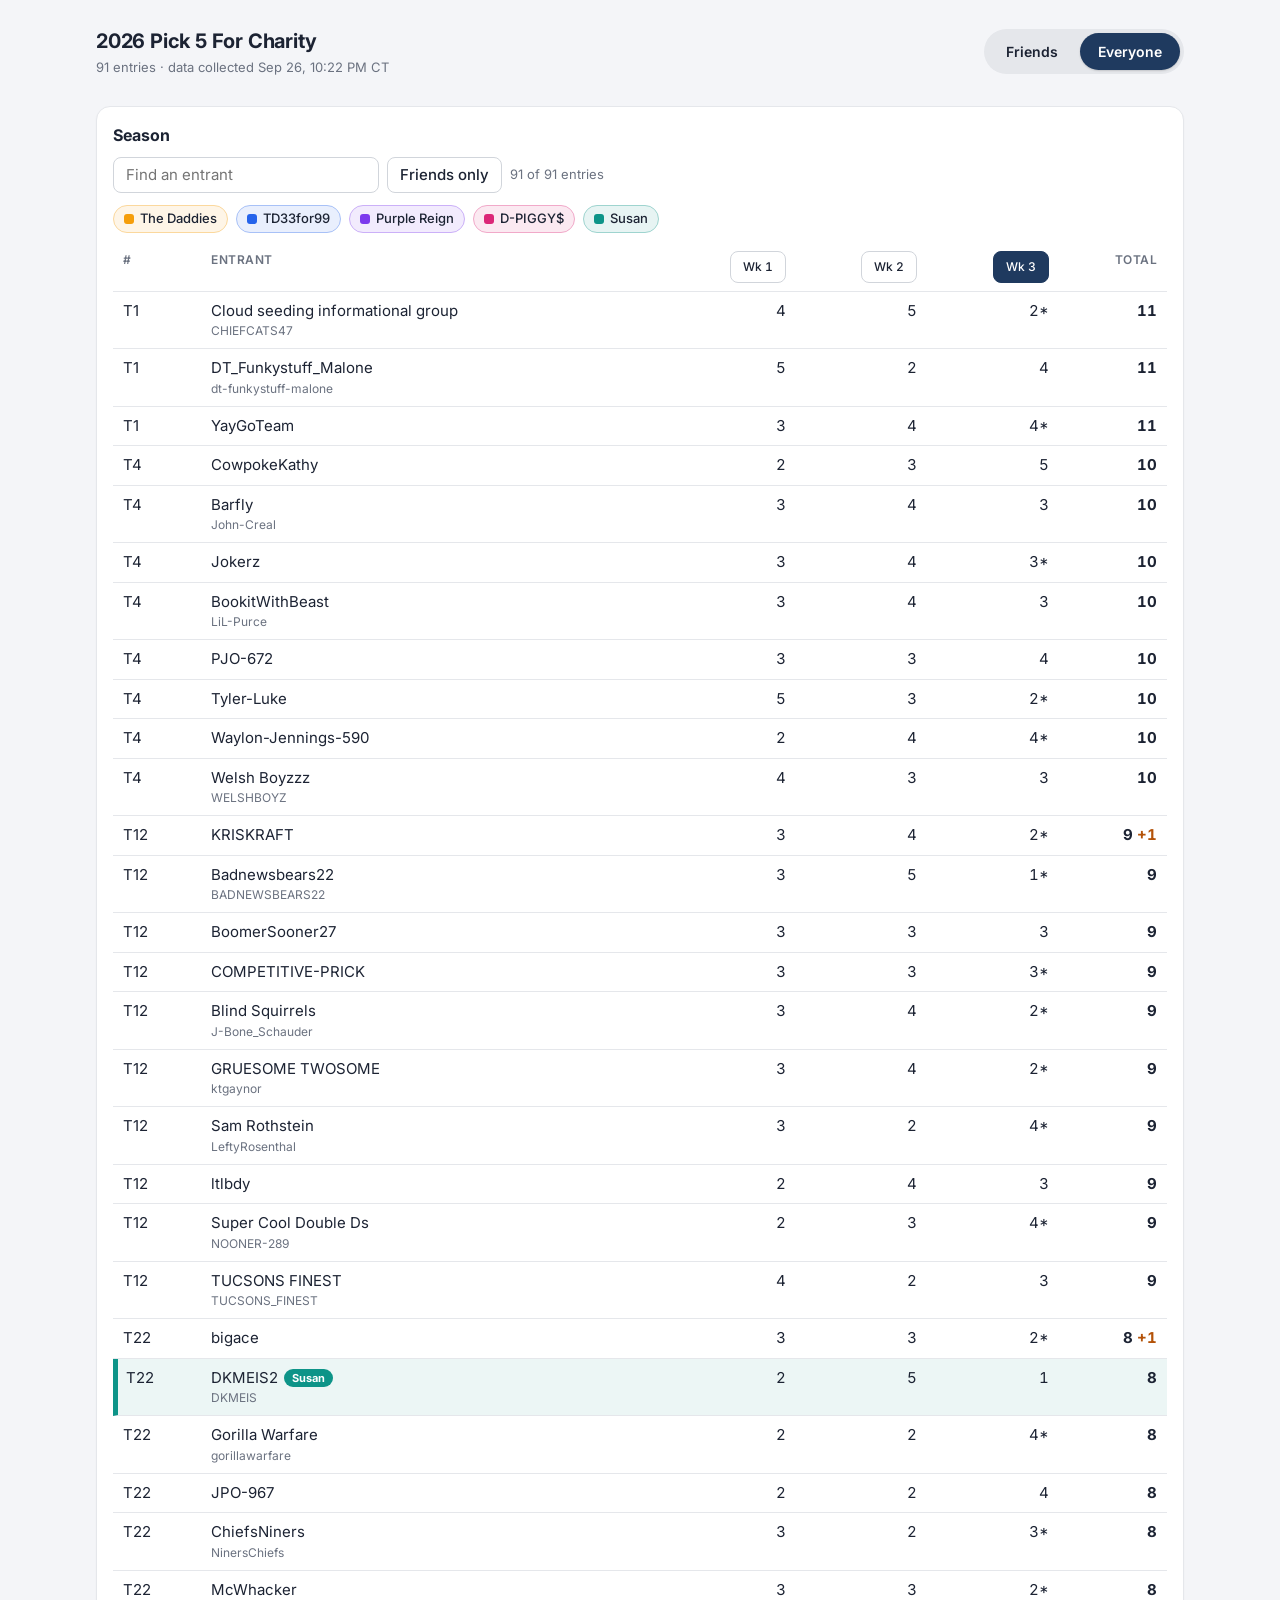
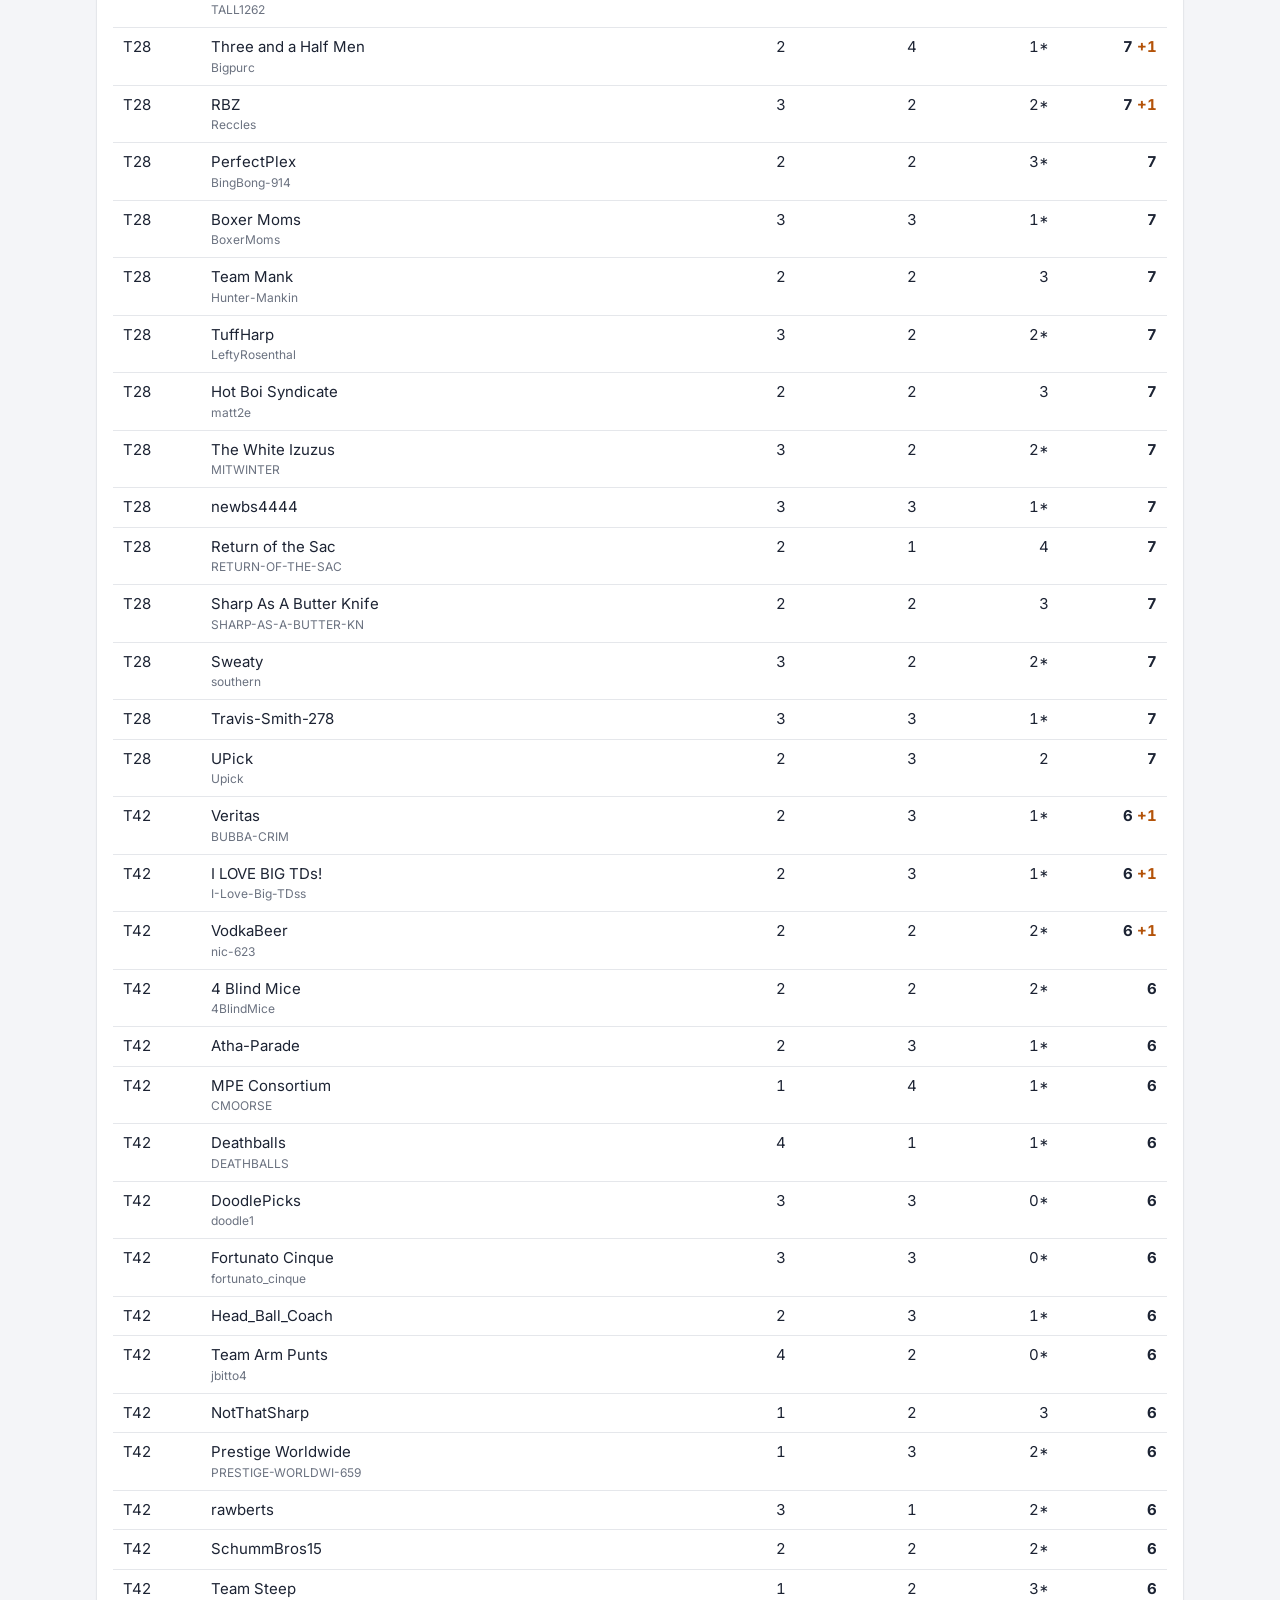
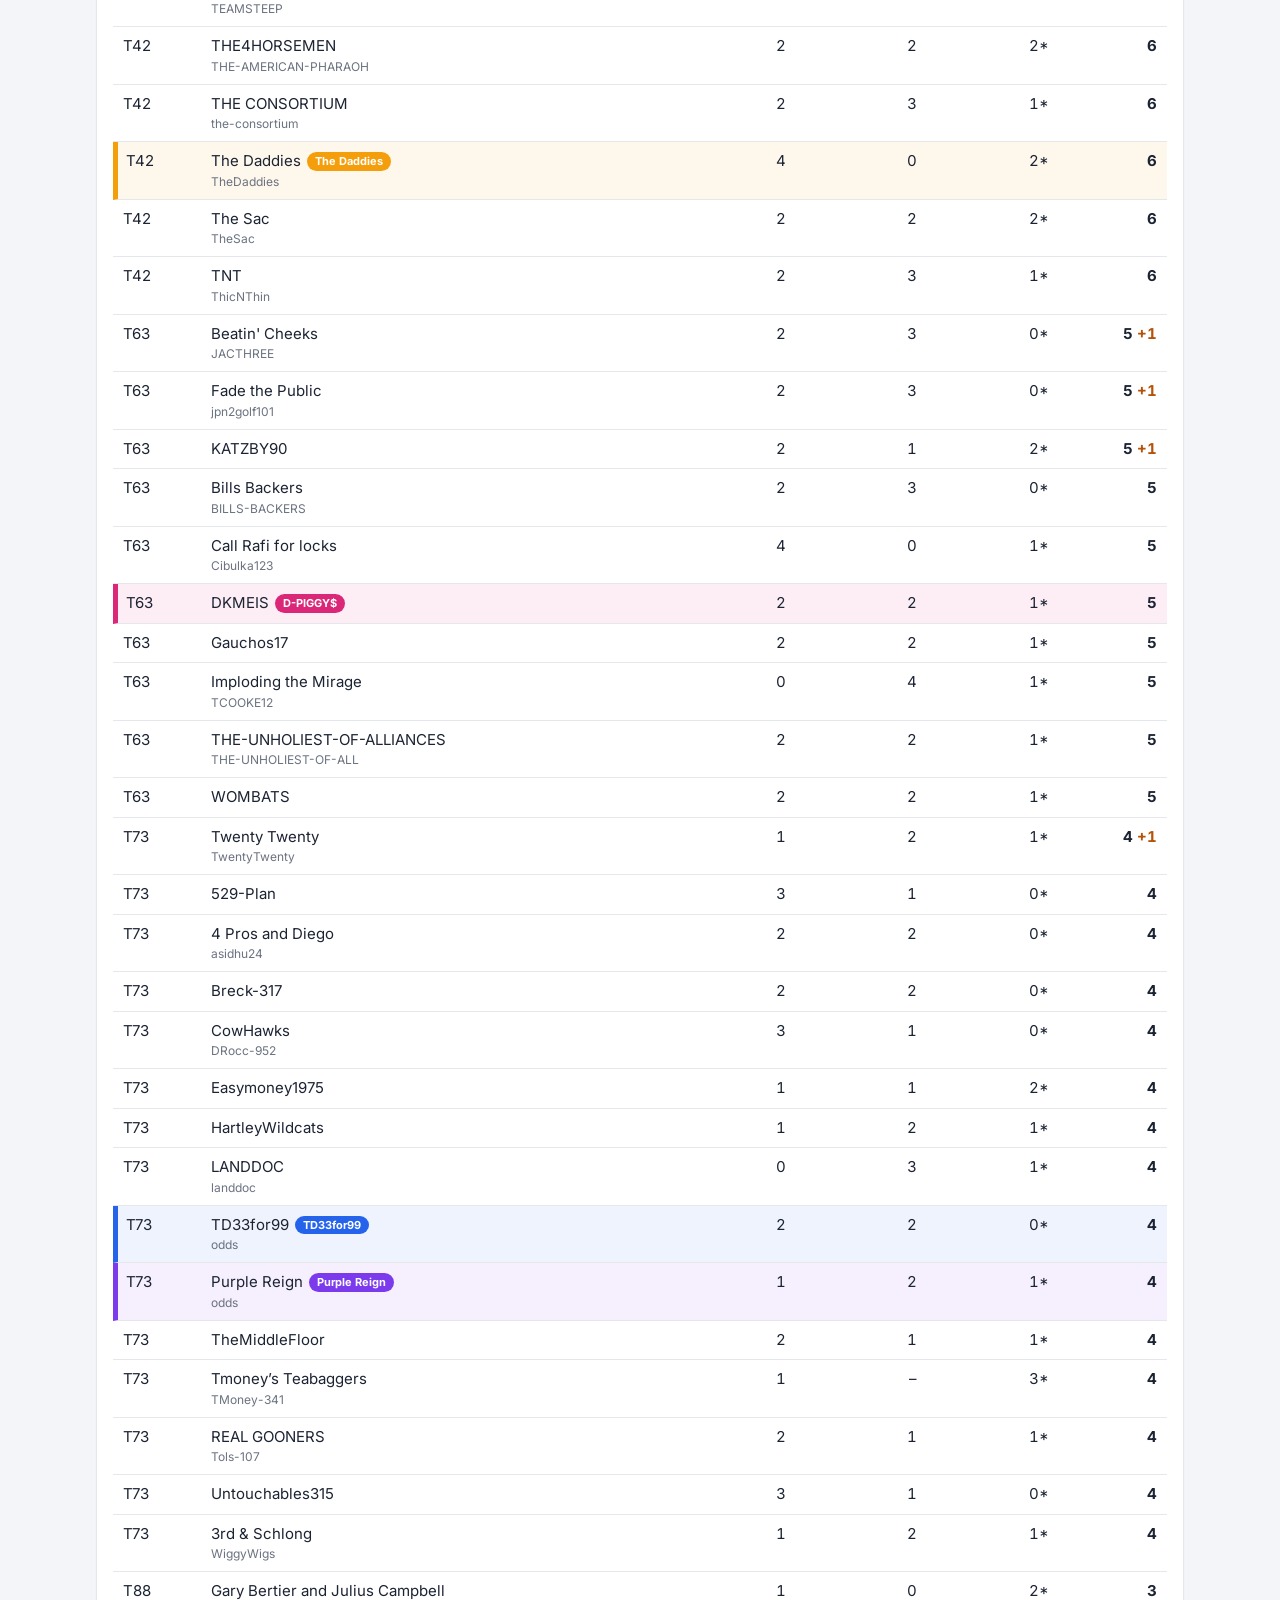
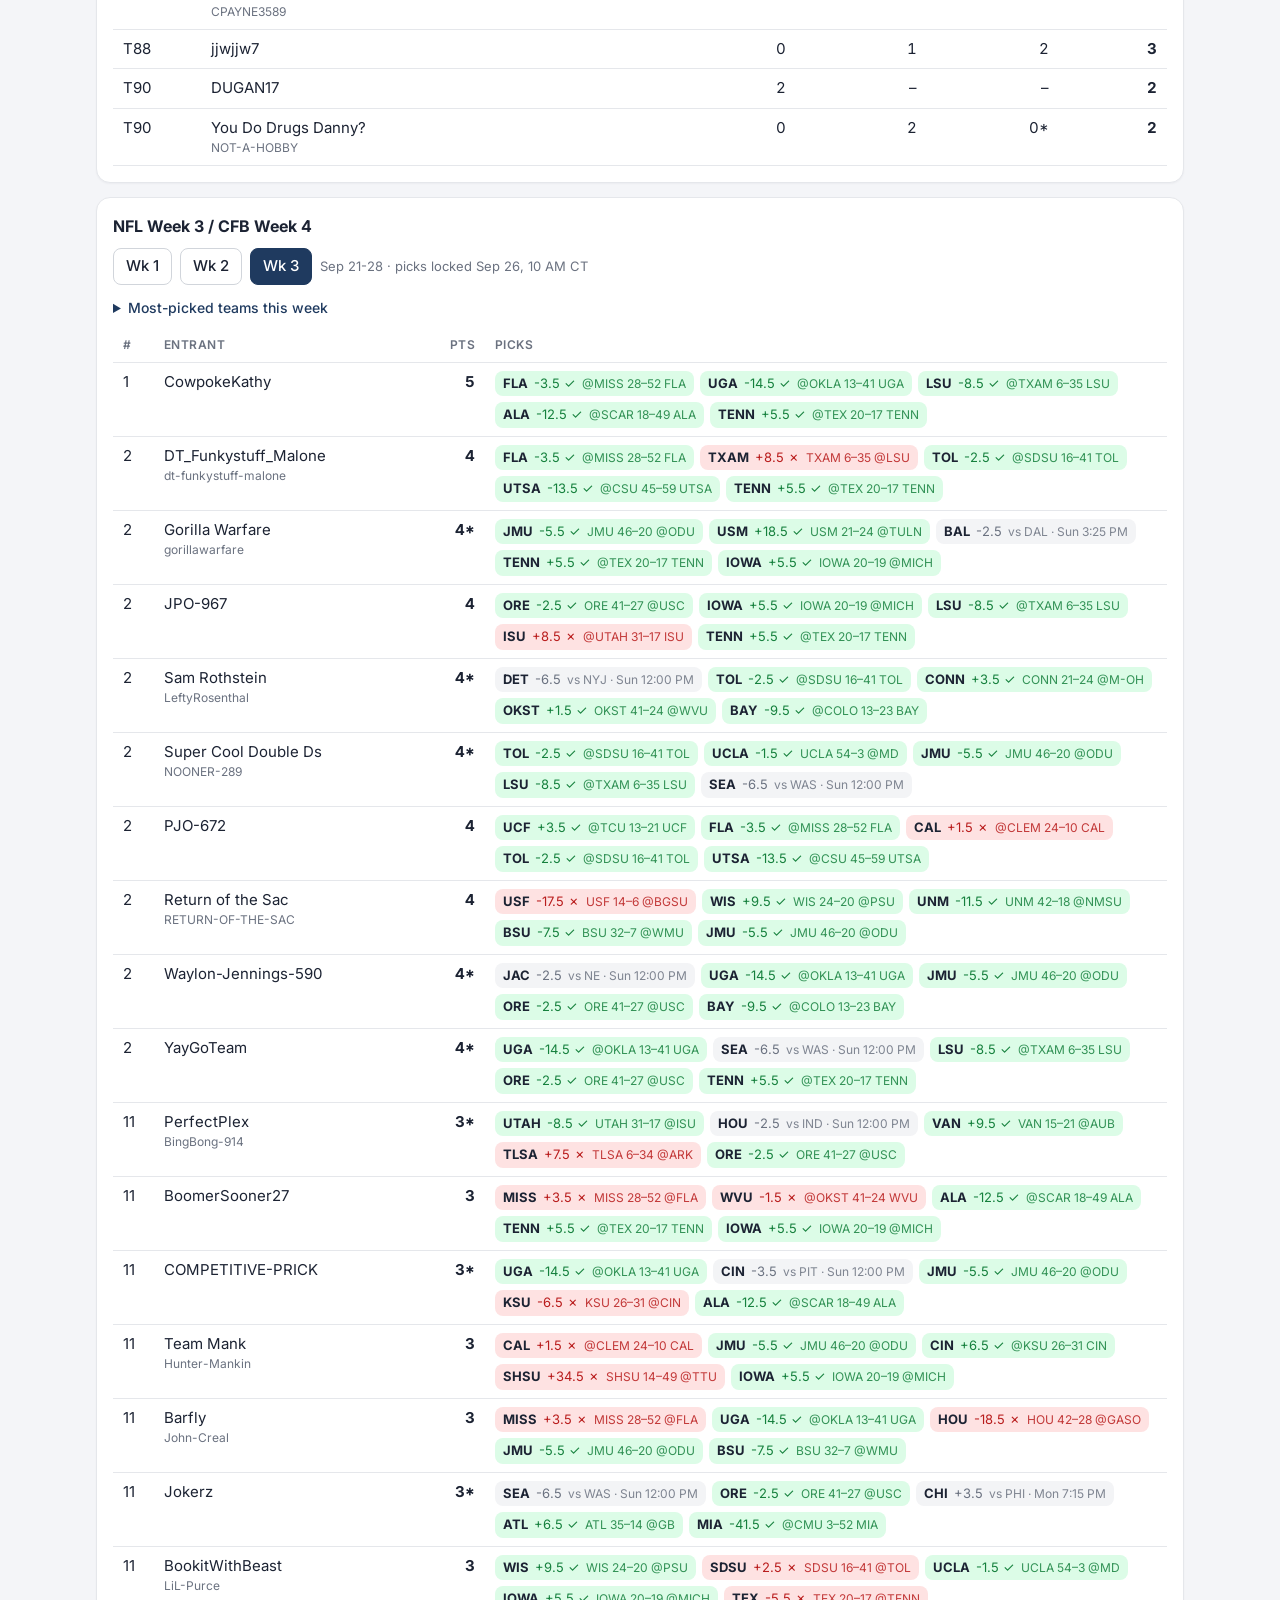
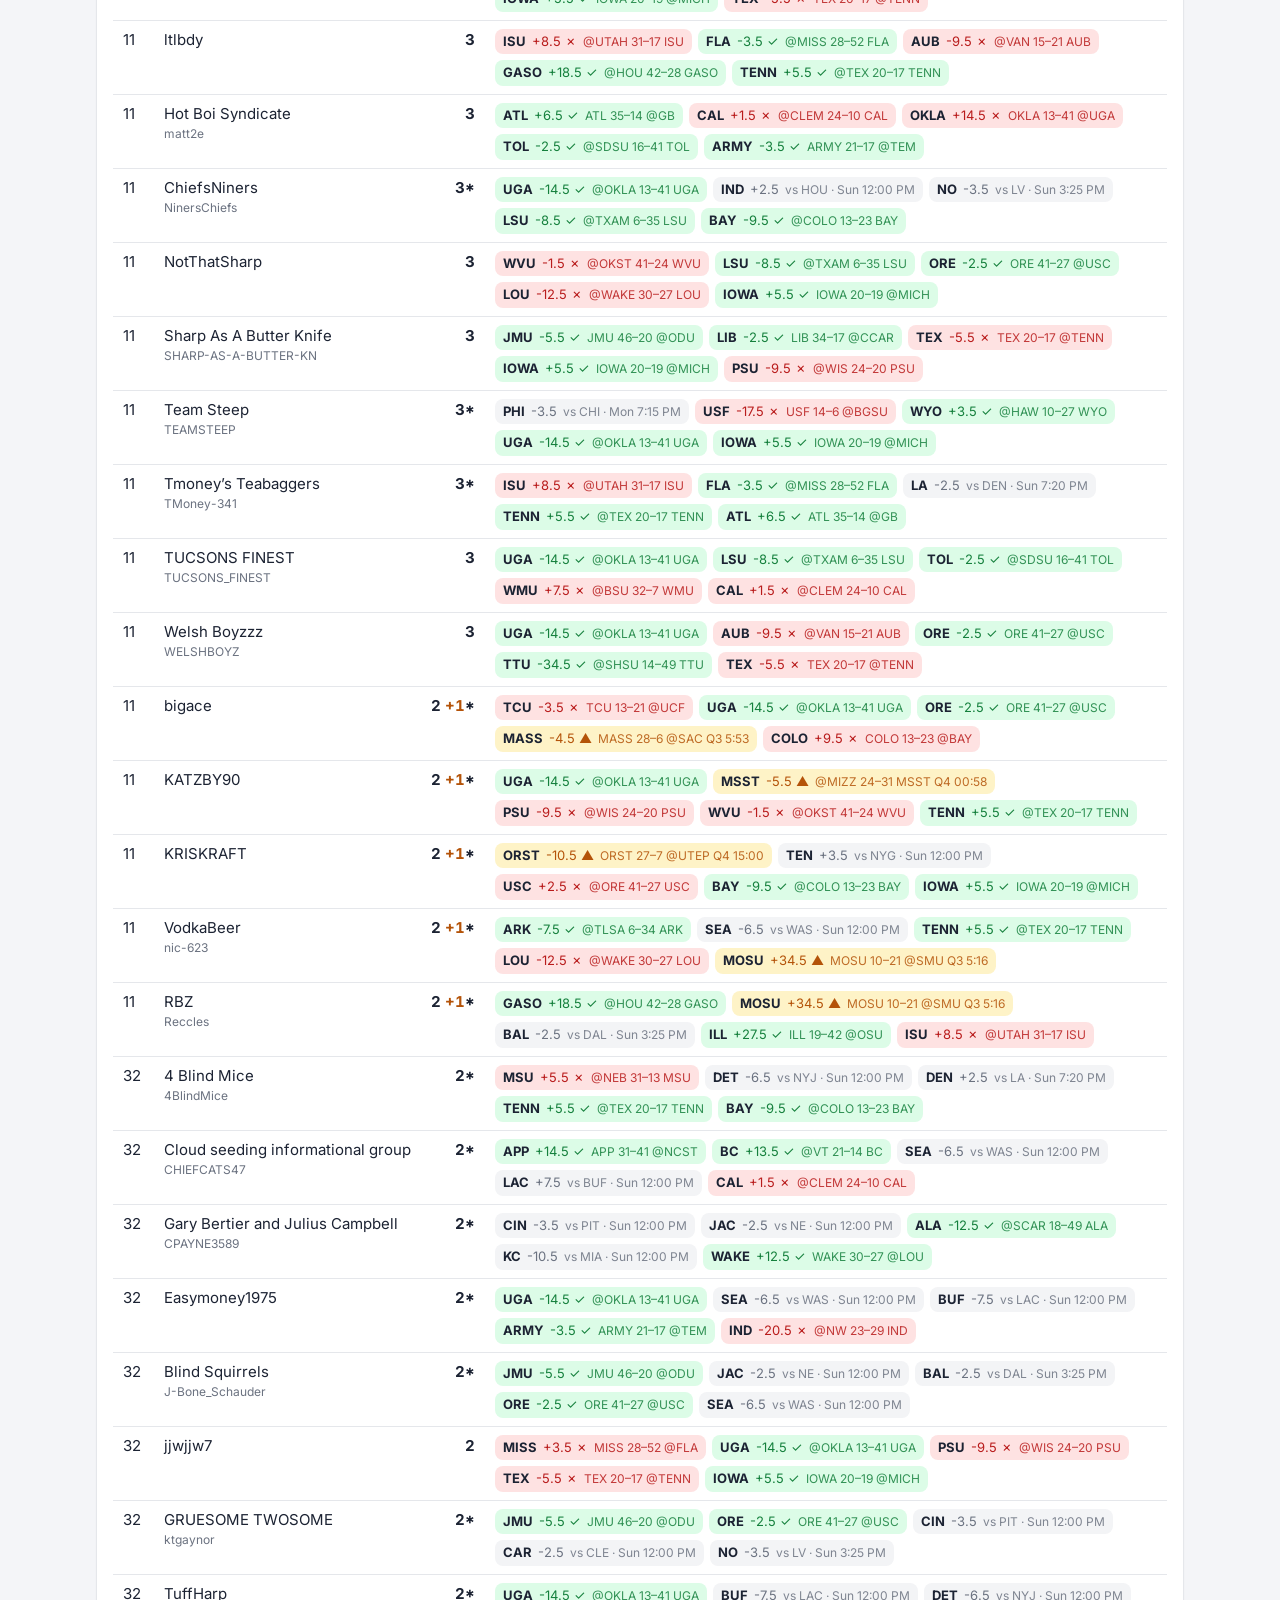
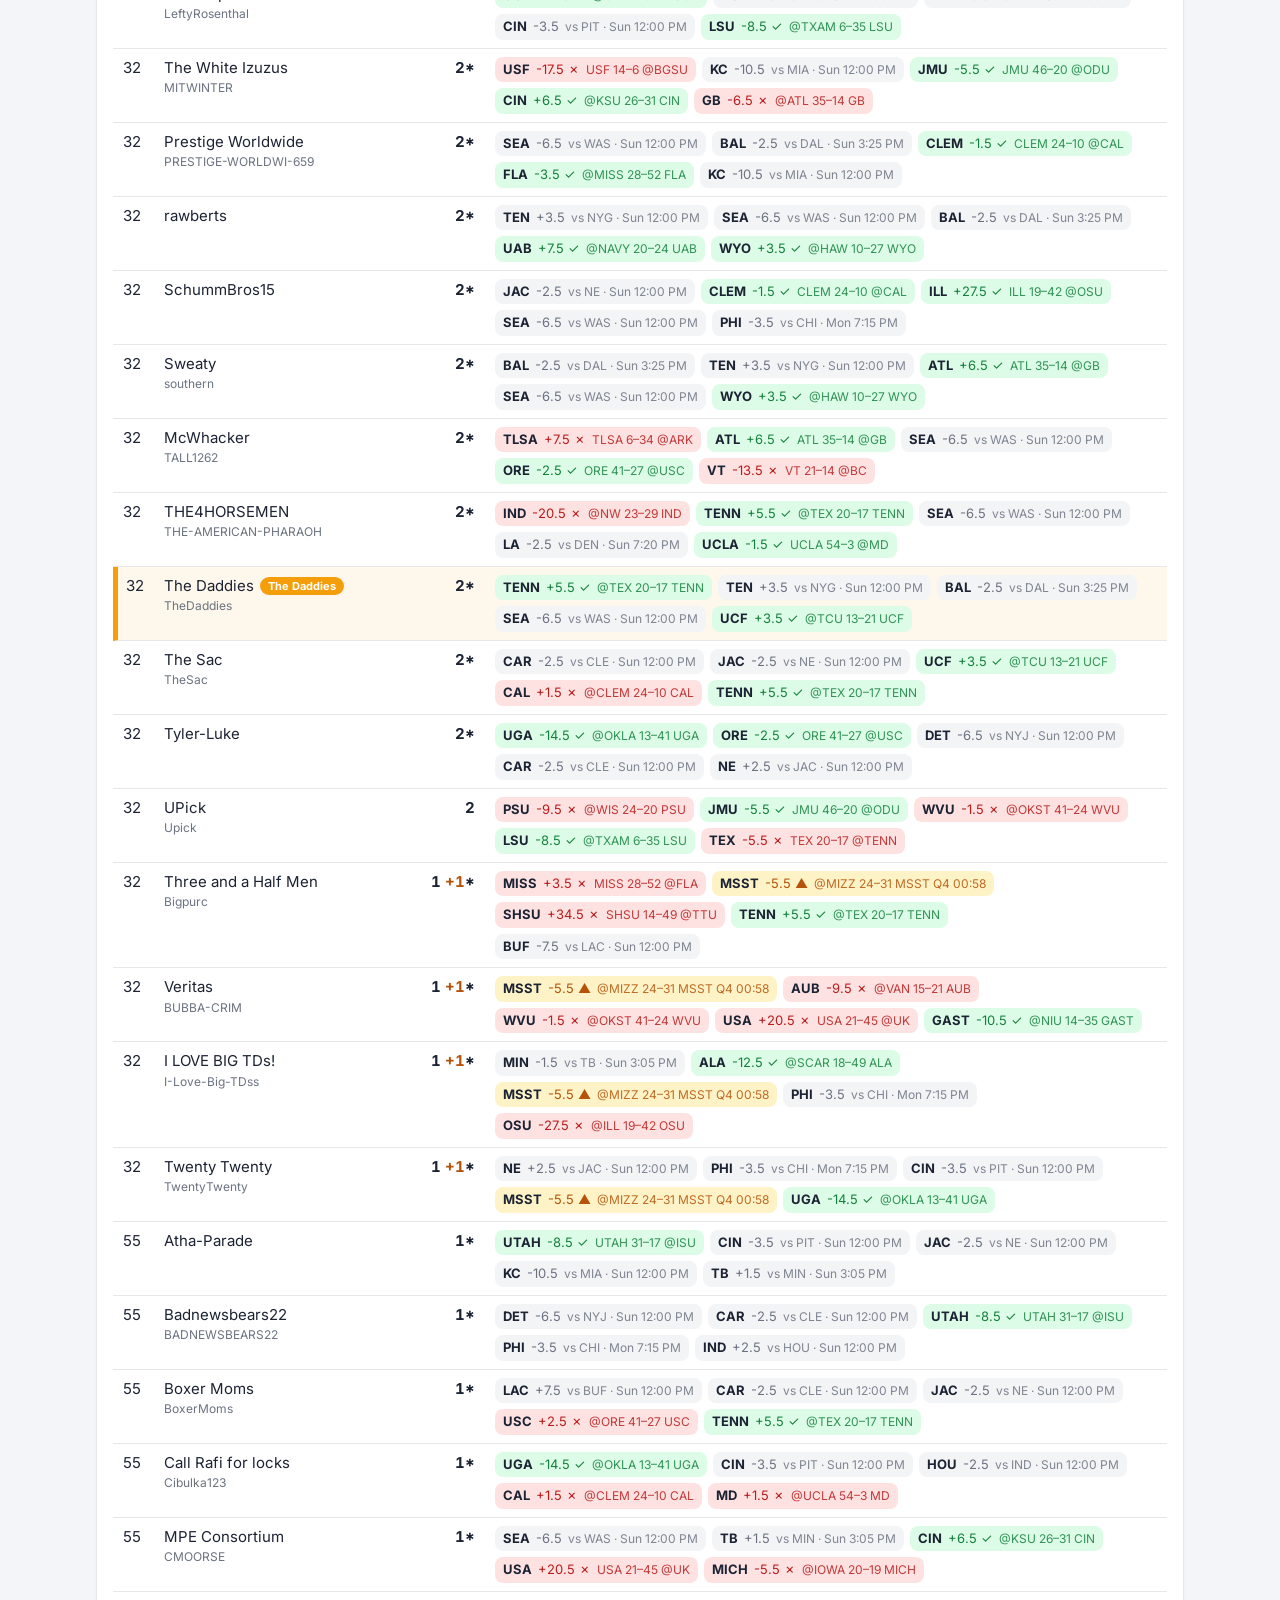
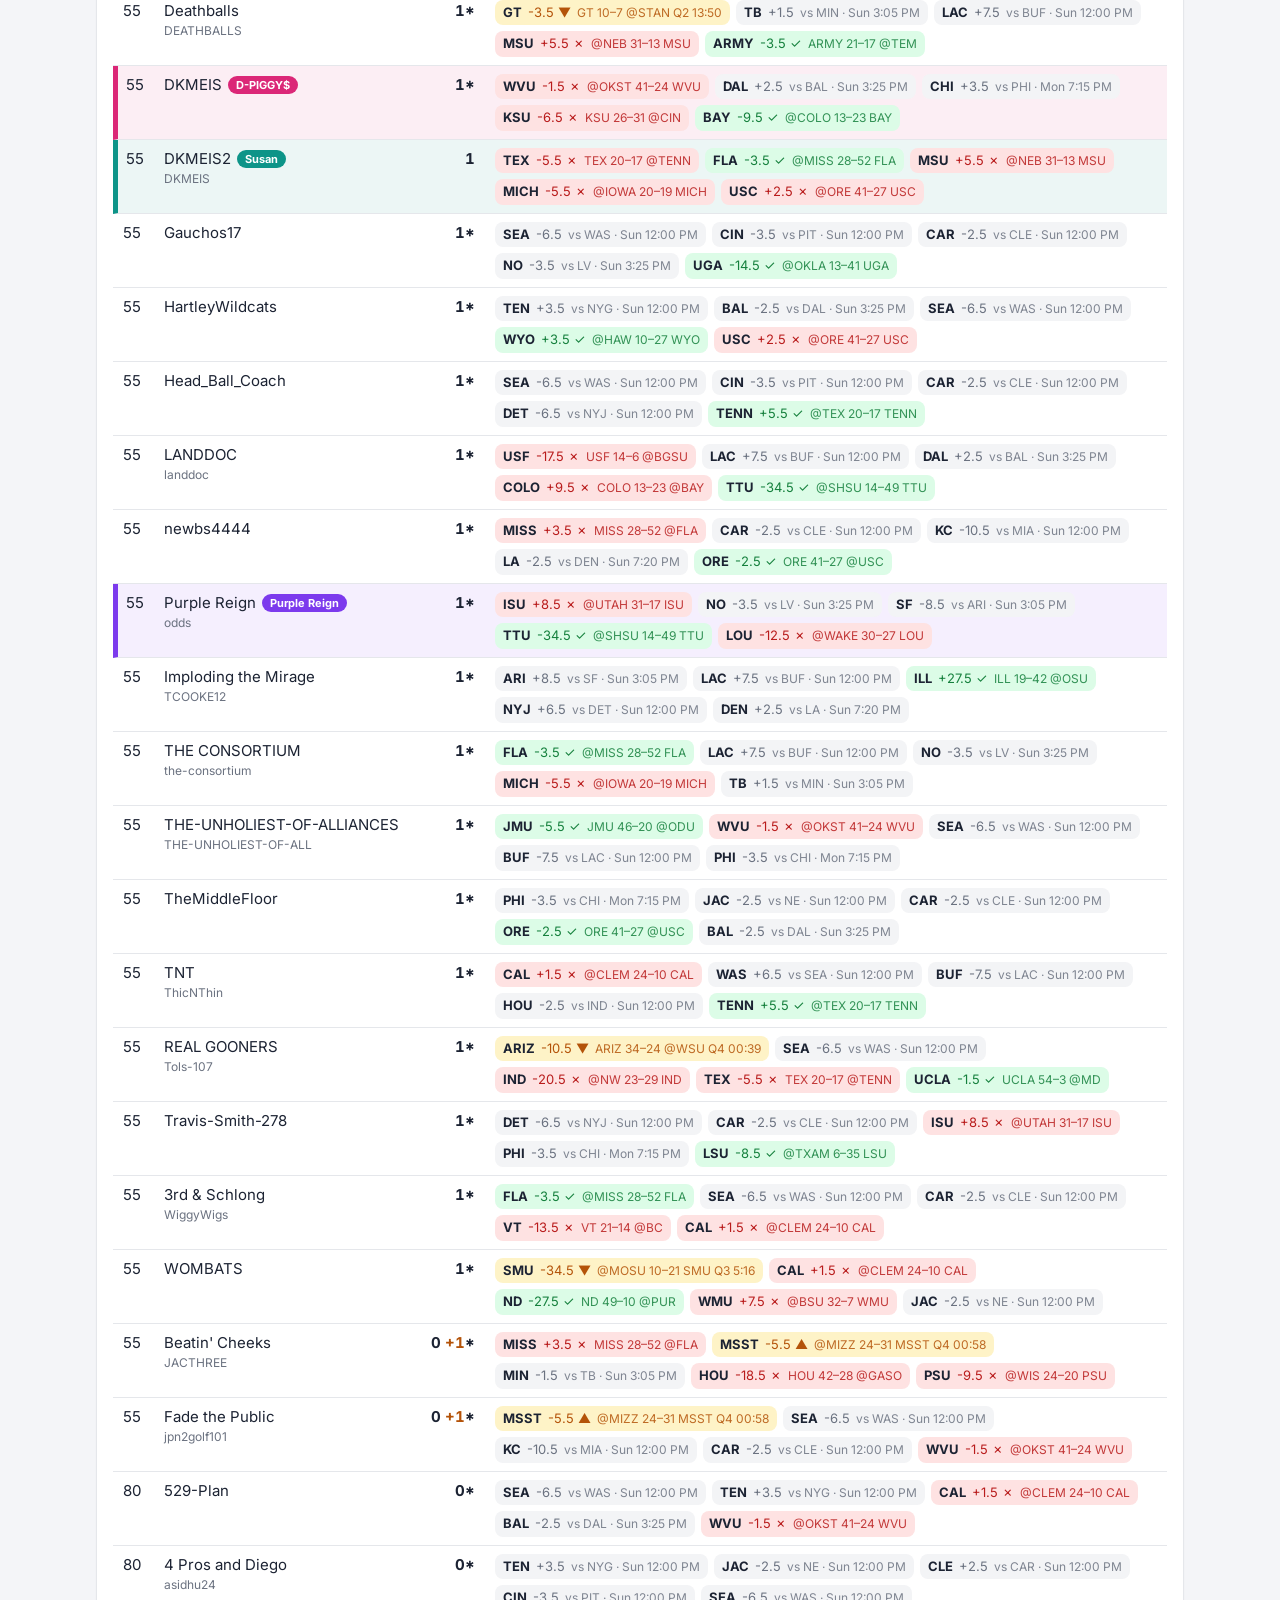
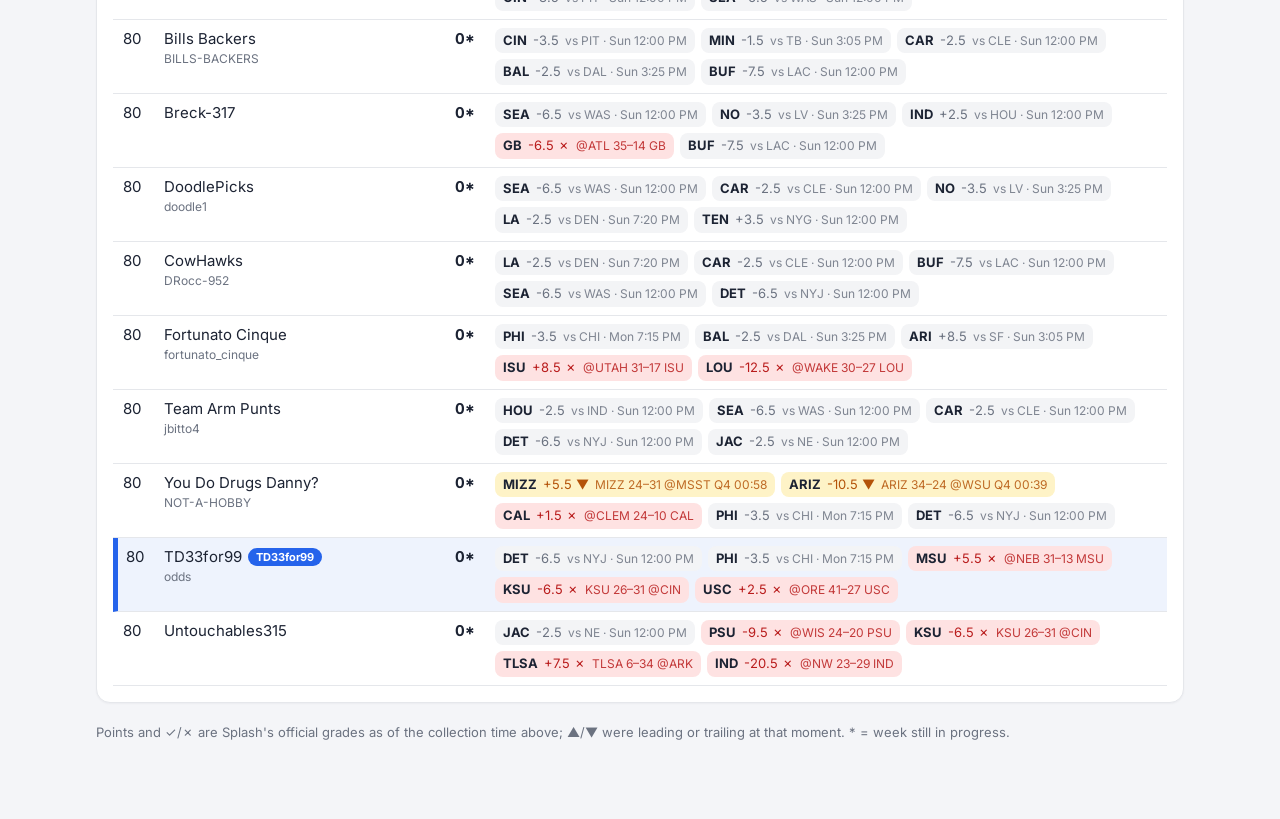
==== everyone.html @ 8143b67e "Legend chips jump to a friend's row; friends board season is a real table Co-Authored-By: Claude Fab" ====
<!doctype html>
<html lang="en">
<head>
<meta charset="utf-8">
<meta name="viewport" content="width=device-width, initial-scale=1">
<meta name="robots" content="noindex, nofollow">
<title>Pick 5 — everyone</title>
<link rel="preconnect" href="https://fonts.googleapis.com">
<link href="https://fonts.googleapis.com/css2?family=Inter:wght@400;500;600;700&display=swap" rel="stylesheet">
<link rel="stylesheet" href="style.css">
</head>
<body>
<main>
  <header class="top">
    <div>
      <h1>2026 Pick 5 For Charity</h1>
      <div class="sub" id="updated">Loading…</div>
    </div>
    <nav class="tabs" aria-label="pages">
      <a href="index.html">Friends</a>
      <a href="everyone.html" aria-current="page">Everyone</a>
    </nav>
  </header>
  <div id="error" class="err" hidden></div>

  <section class="card">
    <h2>Season</h2>
    <div class="bar">
      <input id="q" type="search" placeholder="Find an entrant" aria-label="Find an entrant">
      <button id="friendsOnly" type="button" aria-pressed="false">Friends only</button>
      <span class="meta" id="count"></span>
    </div>
    <div class="legend" id="legend"></div>
    <div class="wrap"><table id="season"><thead></thead><tbody></tbody></table></div>
  </section>

  <section class="card">
    <h2 id="weekTitle">Week</h2>
    <div class="bar" id="weekTabs"></div>
    <details><summary>Most-picked teams this week</summary><ul class="pop" id="pop"></ul></details>
    <div class="wrap" style="margin-top:10px"><table id="board"><thead><tr><th>#</th><th>Entrant</th><th class="num">Pts</th><th>Picks</th></tr></thead><tbody></tbody></table></div>
  </section>

  <p class="note" id="note"></p>
</main>

<script>
/* ---------------------------------------------------------------
   Data comes from data/index.json + data/wkN.json, written by the
   collector (collect.js) from Splash's own API — grades are Splash's
   official ones. Nothing here is typed by hand.

   FRIENDS: Splash entry name (or handle) -> { label, key }. key picks the
   color in style.css (me, f1..f4).
   --------------------------------------------------------------- */
const FRIENDS = {
  "The Daddies":  { label: "The Daddies", key: "me" },
  "TD33for99":    { label: "TD33for99",   key: "f1" },
  "Purple Reign": { label: "Purple Reign", key: "f2" },
  "DKMEIS":       { label: "D-PIGGY$",    key: "f3" },   // Splash entry "DKMEIS" (handle DKMEIS)
  "DKMEIS2":      { label: "Susan",       key: "f4" },   // Splash entry "DKMEIS2" (same handle)
};

const $ = (id) => document.getElementById(id);
let WEEKS = [], selected = 0, friendsOnly = false, query = "";

const friend = (e) => FRIENDS[e.name] || FRIENDS[e.handle] || null;
const key = (e) => e.id;
const esc = (s) => String(s ?? "").replace(/[&<>"]/g, (c) => ({ "&": "&amp;", "<": "&lt;", ">": "&gt;", '"': "&quot;" }[c]));
function nameCell(e) {
  const f = friend(e);
  const main = e.name && e.name !== e.handle ? esc(e.name) : esc(e.handle);
  const sub = e.name && e.name !== e.handle ? `<span class="sub">${esc(e.handle)}</span>` : "";
  return `${main}${f ? `<span class="tag">${esc(f.label)}</span>` : ""}${sub}`;
}
const rowAttr = (e) => { const f = friend(e); return f ? ` data-f="${f.key}"` : ""; };
const fmtSpread = (s) => (s > 0 ? "+" : "") + Number(s).toFixed(1);
const ct = (iso, opts) => new Date(iso).toLocaleString("en-US", { timeZone: "America/Chicago", ...opts });

function gradePick(pick, games) {
  const [gid, team, spread, grade] = pick;
  const g = games[gid], sp = fmtSpread(spread);
  if (!g) return { cls: "pend", team, sp, word: "?", detail: "game not in feed" };
  const isAway = g.away === team, opp = isAway ? g.home : g.away;
  const me = isAway ? g.as : g.hs, them = isAway ? g.hs : g.as;
  const score = (me == null || them == null) ? "" : (isAway ? `${team} ${me}–${them} @${opp}` : `@${opp} ${them}–${me} ${team}`);
  const clock = g.q ? ` Q${g.q} ${g.clock || ""}`.trimEnd() : "";
  if (grade === "won")  return { cls: "win",  team, sp, word: "✓", detail: score };
  if (grade === "lost") return { cls: "loss", team, sp, word: "✗", detail: score };
  if (grade === "winning") return { cls: "live", team, sp, word: "▲", detail: score + clock };
  if (grade === "losing")  return { cls: "live", team, sp, word: "▼", detail: score + clock };
  if (g.status === "scheduled") return { cls: "pend", team, sp, word: "", detail: `vs ${opp} · ${ct(g.start, { weekday: "short", hour: "numeric", minute: "2-digit" })}` };
  return { cls: "pend", team, sp, word: "–", detail: score ? score + " (push)" : `vs ${opp}` };
}

function weekStats(w) {
  const out = {};
  for (const e of w.entries) {
    let live = 0, done = true;
    for (const p of e.picks) { if (p[3] === "winning") live++; if (p[3] !== "won" && p[3] !== "lost") done = false; }
    if (e.picks.length === 0) done = true;
    out[key(e)] = { e, pts: e.pts || 0, live, done, entered: e.picks.length > 0 };
  }
  return out;
}

function renderLegend() {
  $("legend").innerHTML = Object.values(FRIENDS).map((f) => `<button type="button" class="chip" data-key="${f.key}" style="--fc: var(--${f.key})">${esc(f.label)}</button>`).join("");
  $("legend").querySelectorAll("button").forEach((b) => b.addEventListener("click", () => jumpTo(b.dataset.key)));
}

// Scroll the season table to a friend's row and flash it.
function jumpTo(k) {
  if (friendsOnly) { friendsOnly = false; $("friendsOnly").setAttribute("aria-pressed", "false"); renderAll(); }
  const row = $("season").querySelector(`tbody tr[data-f="${k}"]`);
  if (!row) return;
  row.scrollIntoView({ block: "center" });
  row.classList.remove("flash"); void row.offsetWidth; row.classList.add("flash");
}

function renderSeason() {
  const stats = WEEKS.map(weekStats);
  const all = new Map();
  for (const w of WEEKS) for (const e of w.entries) if (!all.has(key(e))) all.set(key(e), e);
  const rows = [...all.values()].map((e) => {
    const per = stats.map((s) => s[key(e)] || { pts: 0, live: 0, done: true, entered: false });
    return { e, per, total: per.reduce((a, r) => a + r.pts, 0), live: per.reduce((a, r) => a + r.live, 0) };
  });
  rows.sort((a, b) => b.total - a.total || b.live - a.live || a.e.handle.localeCompare(b.e.handle));
  let rank = 0, prev = null;
  rows.forEach((r, i) => { if (r.total !== prev) { rank = i + 1; prev = r.total; } r.rank = rank; });
  const tie = (r) => rows.filter((x) => x.total === r.total).length > 1 ? "T" : "";
  const q = query.trim().toLowerCase();
  const shown = rows.filter((r) => (!friendsOnly || friend(r.e)) && (!q || `${r.e.handle} ${r.e.name || ""}`.toLowerCase().includes(q)));
  $("count").textContent = `${shown.length} of ${rows.length} entries`;
  $("season").querySelector("thead").innerHTML = `<tr><th>#</th><th>Entrant</th>${WEEKS.map((w, i) => `<th class="num"><button type="button" data-i="${i}" aria-pressed="${i === selected}">${esc(w.label)}</button></th>`).join("")}<th class="num">Total</th></tr>`;
  $("season").querySelector("tbody").innerHTML = shown.map((r) => `
    <tr${rowAttr(r.e)}>
      <td>${tie(r)}${r.rank}</td>
      <td>${nameCell(r.e)}</td>
      ${r.per.map((p) => `<td class="num">${p.entered ? p.pts + (p.done ? "" : "*") : "–"}</td>`).join("")}
      <td class="num total">${r.total}${r.live ? ` <span class="live">+${r.live}</span>` : ""}</td>
    </tr>`).join("");
  $("season").querySelectorAll("thead button").forEach((b) => b.addEventListener("click", () => { selected = +b.dataset.i; renderAll(); }));
}

function renderTabs() {
  const w = WEEKS[selected];
  $("weekTabs").innerHTML = WEEKS.map((x, i) => `<button type="button" data-i="${i}" aria-pressed="${i === selected}">${esc(x.label)}</button>`).join("") +
    `<span class="meta">${esc(w.dates || "")} · picks locked ${ct(w.lockedAt, { month: "short", day: "numeric", hour: "numeric" })} CT</span>`;
  $("weekTabs").querySelectorAll("button").forEach((b) => b.addEventListener("click", () => { selected = +b.dataset.i; renderAll(); }));
}

function renderBoard() {
  const w = WEEKS[selected];
  $("weekTitle").textContent = w.title || w.label;
  const stats = weekStats(w);
  const q = query.trim().toLowerCase();
  let rows = w.entries.filter((e) => e.picks.length).map((e) => ({ e, ...stats[key(e)] }));
  rows.sort((a, b) => (b.pts + b.live) - (a.pts + a.live) || b.pts - a.pts || a.e.handle.localeCompare(b.e.handle));
  let rank = 0, prev = null;
  rows.forEach((r, i) => { const k = r.pts + r.live; if (k !== prev) { rank = i + 1; prev = k; } r.rank = rank; });
  rows = rows.filter((r) => (!friendsOnly || friend(r.e)) && (!q || `${r.e.handle} ${r.e.name || ""}`.toLowerCase().includes(q)));
  $("board").querySelector("tbody").innerHTML = rows.map((r) => `
    <tr${rowAttr(r.e)}>
      <td>${r.rank}</td>
      <td>${nameCell(r.e)}</td>
      <td class="num total">${r.pts}${r.live ? ` <span class="live">+${r.live}</span>` : ""}${r.done ? "" : "*"}</td>
      <td><div class="picks">${r.e.picks.map((p) => { const g = gradePick(p, w.games); return `<span class="pick ${g.cls}"><b>${esc(g.team)}</b> ${g.sp} ${g.word} <span class="d">${esc(g.detail)}</span></span>`; }).join("")}</div></td>
    </tr>`).join("");
  const pop = {};
  for (const e of w.entries) for (const p of e.picks) { const k = `${p[1]} ${fmtSpread(p[2])}`; pop[k] = pop[k] || { n: 0, grade: p[3], gid: p[0], team: p[1], spread: p[2] }; pop[k].n++; }
  const list = Object.values(pop).sort((a, b) => b.n - a.n).slice(0, 24);
  $("pop").innerHTML = list.map((v) => { const g = gradePick([v.gid, v.team, v.spread, v.grade], w.games); return `<li class="${g.cls}">${v.n} × ${esc(v.team)} ${fmtSpread(v.spread)} ${g.word}</li>`; }).join("");
}

function renderAll() { renderSeason(); renderTabs(); renderBoard(); }

async function load() {
  try {
    const idx = await (await fetch("data/index.json", { cache: "no-store" })).json();
    WEEKS = await Promise.all(idx.weeks.map((w) => fetch(w.file, { cache: "no-store" }).then((r) => r.json())));
    selected = WEEKS.length - 1;
    const latest = WEEKS[selected];
    $("updated").textContent = `${latest.entries.length} entries · data collected ${ct(latest.collectedAt, { month: "short", day: "numeric", hour: "numeric", minute: "2-digit" })} CT`;
    $("note").textContent = "Points and ✓/✗ are Splash's official grades as of the collection time above; ▲/▼ were leading or trailing at that moment. * = week still in progress.";
    renderLegend(); renderAll();
  } catch (e) {
    $("error").hidden = false; $("error").textContent = "Could not load the data files: " + e.message;
  }
}

$("q").addEventListener("input", (ev) => { query = ev.target.value; renderAll(); });
$("friendsOnly").addEventListener("click", (ev) => { friendsOnly = !friendsOnly; ev.currentTarget.setAttribute("aria-pressed", String(friendsOnly)); renderAll(); });
load();
</script>
</body>
</html>
---- style.css ----
/* Shared look for the Pick 5 pages (index.html = friends board, everyone.html = whole pool). */
:root {
  --bg: #f4f5f8; --card: #ffffff; --ink: #1c2333; --mute: #6b7280; --rule: #e5e7eb; --band: #f9fafb;
  --accent: #1f3a5f; --accent-ink: #ffffff;
  --win: #15803d; --win-bg: #dcfce7; --loss: #b91c1c; --loss-bg: #fee2e2; --live: #b45309; --live-bg: #fef3c7; --pend: #6b7280; --pend-bg: #f3f4f6;
  --me: #f59e0b;        /* The Daddies */
  --f1: #2563eb;        /* TD33for99 */
  --f2: #7c3aed;        /* Purple Reign */
  --f3: #db2777;        /* D-PIGGY$ */
  --f4: #0d9488;        /* Susan */
}
* { box-sizing: border-box; }
html { background: var(--bg); }
body { margin: 0; color: var(--ink); font: 400 15px/1.5 Inter, ui-sans-serif, system-ui, -apple-system, "Segoe UI", Roboto, sans-serif; -webkit-font-smoothing: antialiased; }
main { max-width: 1120px; margin: 0 auto; padding: 16px 16px 64px; }
a { color: var(--accent); }

/* top bar with the two page tabs */
.top { display: flex; flex-wrap: wrap; align-items: center; justify-content: space-between; gap: 10px 16px; padding: 10px 0 14px; }
.top h1 { font-size: 20px; font-weight: 700; letter-spacing: -0.01em; margin: 0; }
.top .sub { color: var(--mute); font-size: 13px; margin-top: 2px; }
.tabs { display: inline-flex; background: #e5e7eb; border-radius: 999px; padding: 4px; gap: 4px; }
.tabs a { text-decoration: none; color: var(--ink); font-weight: 600; font-size: 14px; padding: 8px 18px; border-radius: 999px; }
.tabs a[aria-current="page"] { background: var(--accent); color: var(--accent-ink); box-shadow: 0 1px 2px rgba(0,0,0,.15); }
.tabs a:hover:not([aria-current="page"]) { background: #d1d5db; }

/* cards */
.card { background: var(--card); border: 1px solid var(--rule); border-radius: 14px; padding: 16px; margin: 14px 0; box-shadow: 0 1px 2px rgba(16,24,40,.04); }
.card h2 { font-size: 16px; font-weight: 700; margin: 0 0 10px; }
.bar { display: flex; flex-wrap: wrap; gap: 8px; align-items: center; margin: 4px 0 12px; }
.meta { color: var(--mute); font-size: 13px; }
.err { color: var(--loss); margin: 12px 0; }
button, input[type="search"] { font: inherit; color: var(--ink); background: #fff; border: 1px solid #d1d5db; border-radius: 8px; padding: 6px 12px; }
button { cursor: pointer; font-weight: 500; }
button:hover { background: var(--band); }
button[aria-pressed="true"] { background: var(--accent); color: var(--accent-ink); border-color: var(--accent); }
button:focus-visible, input:focus-visible, .tabs a:focus-visible { outline: 2px solid var(--accent); outline-offset: 2px; }
input[type="search"] { min-width: 220px; }

/* tables */
.wrap { overflow-x: auto; }
table { border-collapse: separate; border-spacing: 0; width: 100%; }
th, td { text-align: left; padding: 8px 10px; border-bottom: 1px solid var(--rule); vertical-align: top; white-space: nowrap; }
thead th { position: sticky; top: 0; background: var(--card); font-size: 12px; font-weight: 600; color: var(--mute); text-transform: uppercase; letter-spacing: .04em; z-index: 1; }
td.num, th.num { text-align: right; font-variant-numeric: tabular-nums; }
tbody tr:hover td { background: var(--band); }
td .sub { display: block; color: var(--mute); font-size: 12px; font-weight: 400; }
td.total { font-weight: 700; }

/* friends: colored left edge + tag with the friend's name */
tr[data-f] td:first-child { border-left: 5px solid var(--fc); padding-left: 8px; }
tr[data-f] td { background: color-mix(in srgb, var(--fc) 8%, #fff); }
tr[data-f]:hover td { background: color-mix(in srgb, var(--fc) 14%, #fff); }
.tag { display: inline-block; font-size: 11px; font-weight: 700; color: #fff; background: var(--fc); border-radius: 999px; padding: 1px 8px; margin-left: 6px; vertical-align: 1px; }
[data-f="me"] { --fc: var(--me); } [data-f="f1"] { --fc: var(--f1); } [data-f="f2"] { --fc: var(--f2); } [data-f="f3"] { --fc: var(--f3); } [data-f="f4"] { --fc: var(--f4); }

/* pick chips */
.picks { display: flex; flex-wrap: wrap; gap: 6px; }
.pick { display: inline-flex; align-items: baseline; gap: 6px; border-radius: 8px; padding: 3px 8px; font-size: 13px; background: var(--pend-bg); color: var(--pend); white-space: nowrap; }
.pick b { font-weight: 700; color: var(--ink); }
.pick .d { font-size: 12px; opacity: .85; }
.pick.win { background: var(--win-bg); color: var(--win); } .pick.loss { background: var(--loss-bg); color: var(--loss); } .pick.live { background: var(--live-bg); color: var(--live); }
.win { color: var(--win); } .loss { color: var(--loss); } .live { color: var(--live); } .pend { color: var(--pend); }

/* week tabs, popular list, footnote */
.weeks { display: flex; flex-wrap: wrap; gap: 6px; }
details summary { cursor: pointer; color: var(--accent); font-size: 14px; font-weight: 500; }
.pop { columns: 3; column-gap: 24px; margin: 8px 0 0; padding: 0; list-style: none; font-size: 14px; }
.pop li { break-inside: avoid; padding: 2px 0; }
.note { color: var(--mute); font-size: 13px; margin-top: 20px; }
.legend { display: flex; flex-wrap: wrap; gap: 6px 8px; font-size: 13px; margin-bottom: 10px; }
.legend .chip { display: inline-flex; align-items: center; gap: 6px; border: 1px solid color-mix(in srgb, var(--fc) 40%, #fff); background: color-mix(in srgb, var(--fc) 10%, #fff); color: var(--ink); border-radius: 999px; padding: 3px 10px; font-size: 13px; }
.legend .chip:hover { background: color-mix(in srgb, var(--fc) 22%, #fff); }
.legend .chip::before { content: ""; display: inline-block; width: 10px; height: 10px; border-radius: 3px; background: var(--fc); }
@keyframes flash { 0%, 60% { box-shadow: inset 0 0 0 999px color-mix(in srgb, var(--fc) 35%, #fff); } 100% { box-shadow: none; } }
tr.flash td { animation: flash 1.8s ease-out; }

/* friends board (index.html) */
.entry { border-top: 1px solid var(--rule); padding: 12px 0; }
.entry:first-child { border-top: 0; }
.entry .head { display: flex; justify-content: space-between; align-items: baseline; gap: 12px; margin-bottom: 6px; }
.entry .name { font-weight: 700; }
.entry .tally { font-weight: 700; font-variant-numeric: tabular-nums; }
.entry .tally small { color: var(--mute); font-weight: 400; }
.entry[data-f] { border-left: 5px solid var(--fc); padding-left: 10px; }
.entry[data-f] .name::after { content: ""; display: inline-block; width: 10px; height: 10px; border-radius: 3px; background: var(--fc); margin-left: 8px; vertical-align: -1px; }
pre.season { margin: 0; font: 13px/1.6 ui-monospace, Menlo, Consolas, monospace; overflow-x: auto; }

@media (max-width: 720px) {
  main { padding: 10px 10px 48px; }
  .top h1 { font-size: 18px; }
  .tabs a { padding: 7px 14px; }
  th, td { padding: 6px 7px; }
  .pop { columns: 2; }
  .picks { gap: 4px; }
  .pick .d { display: none; }
  input[type="search"] { min-width: 150px; flex: 1; }
}
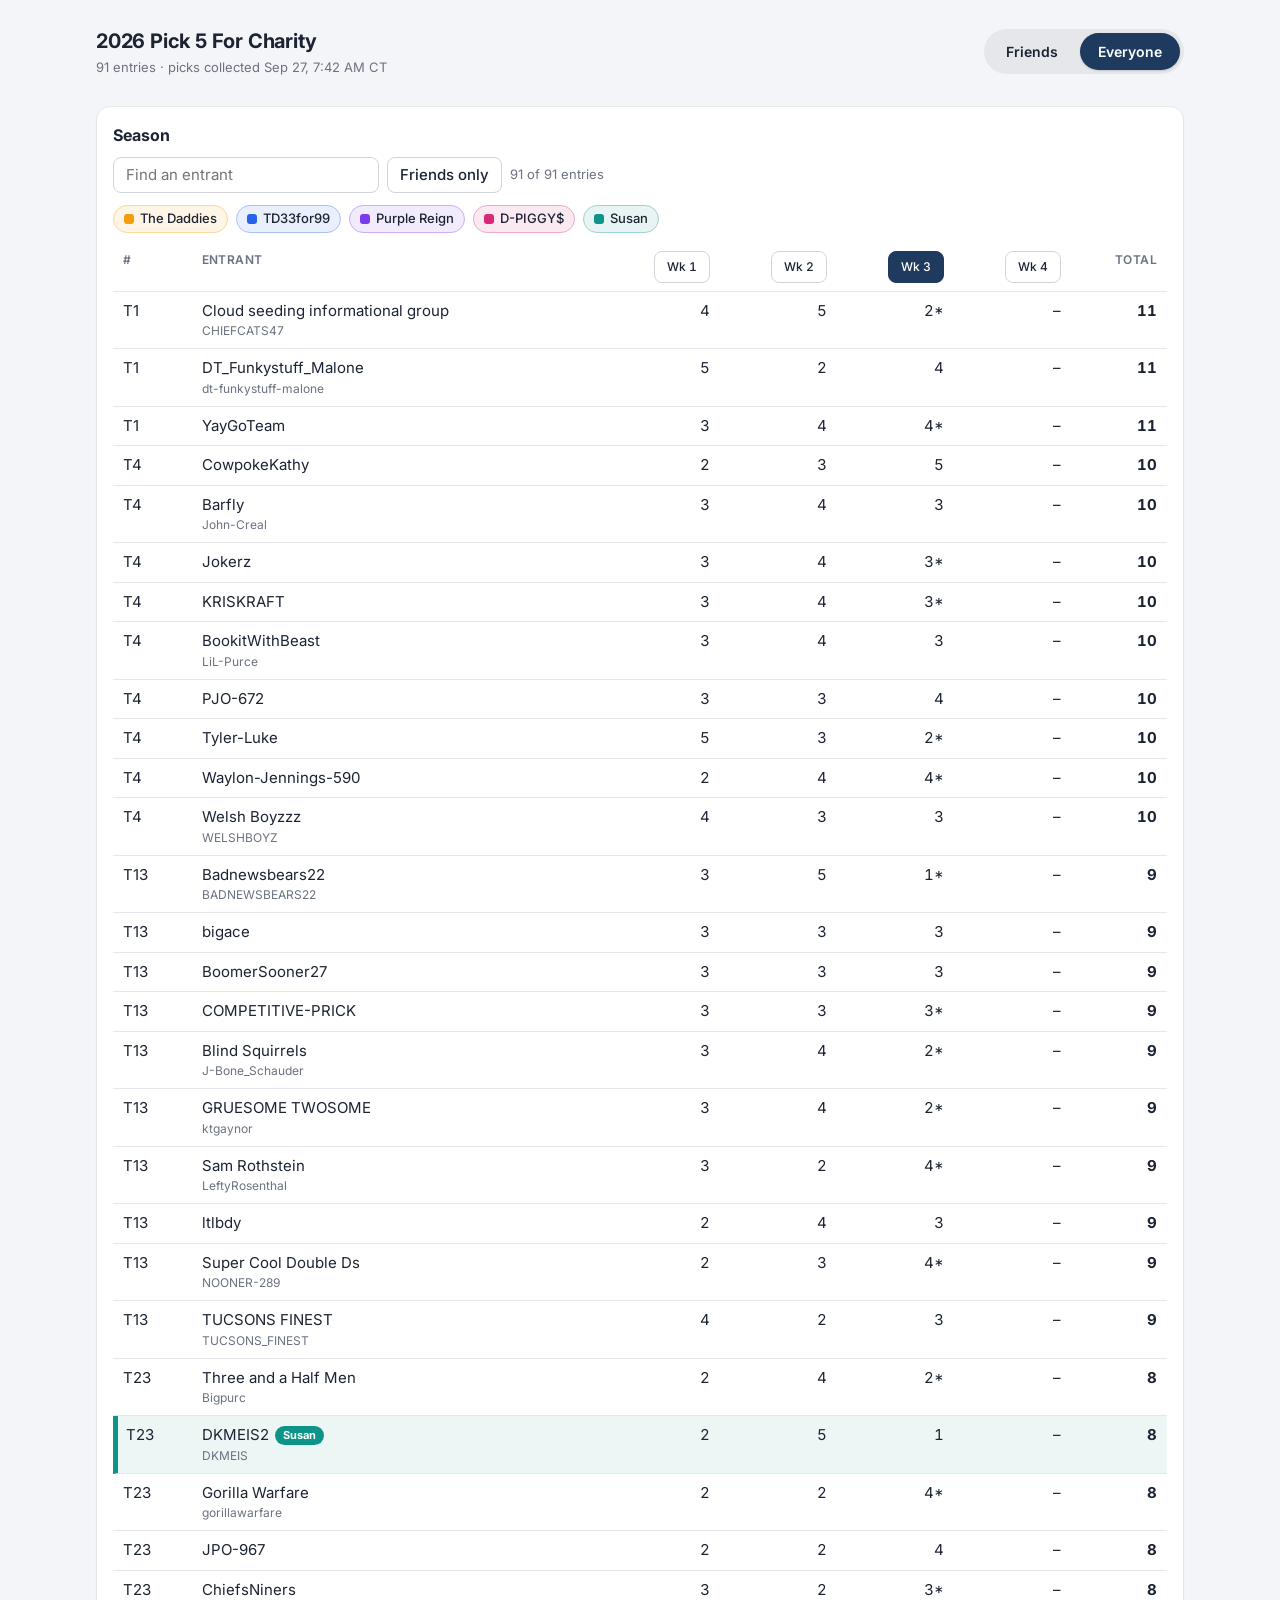
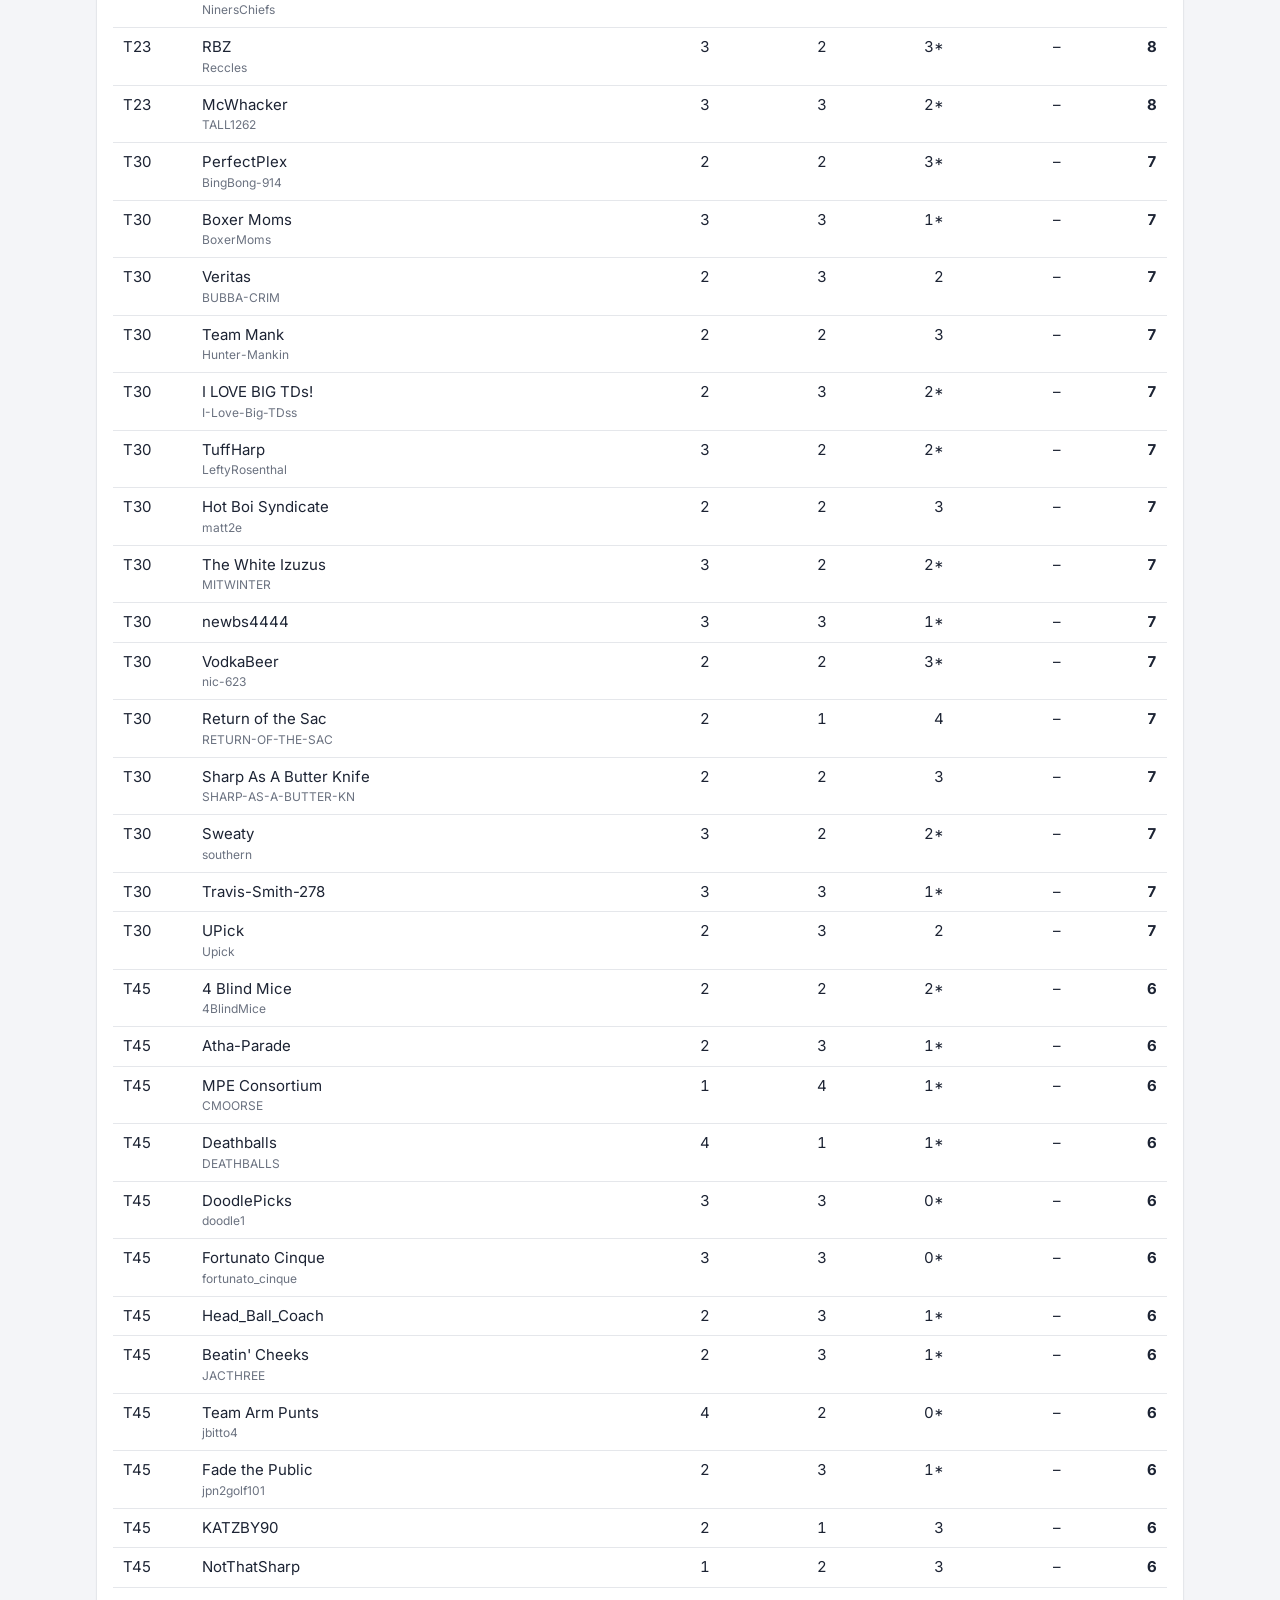
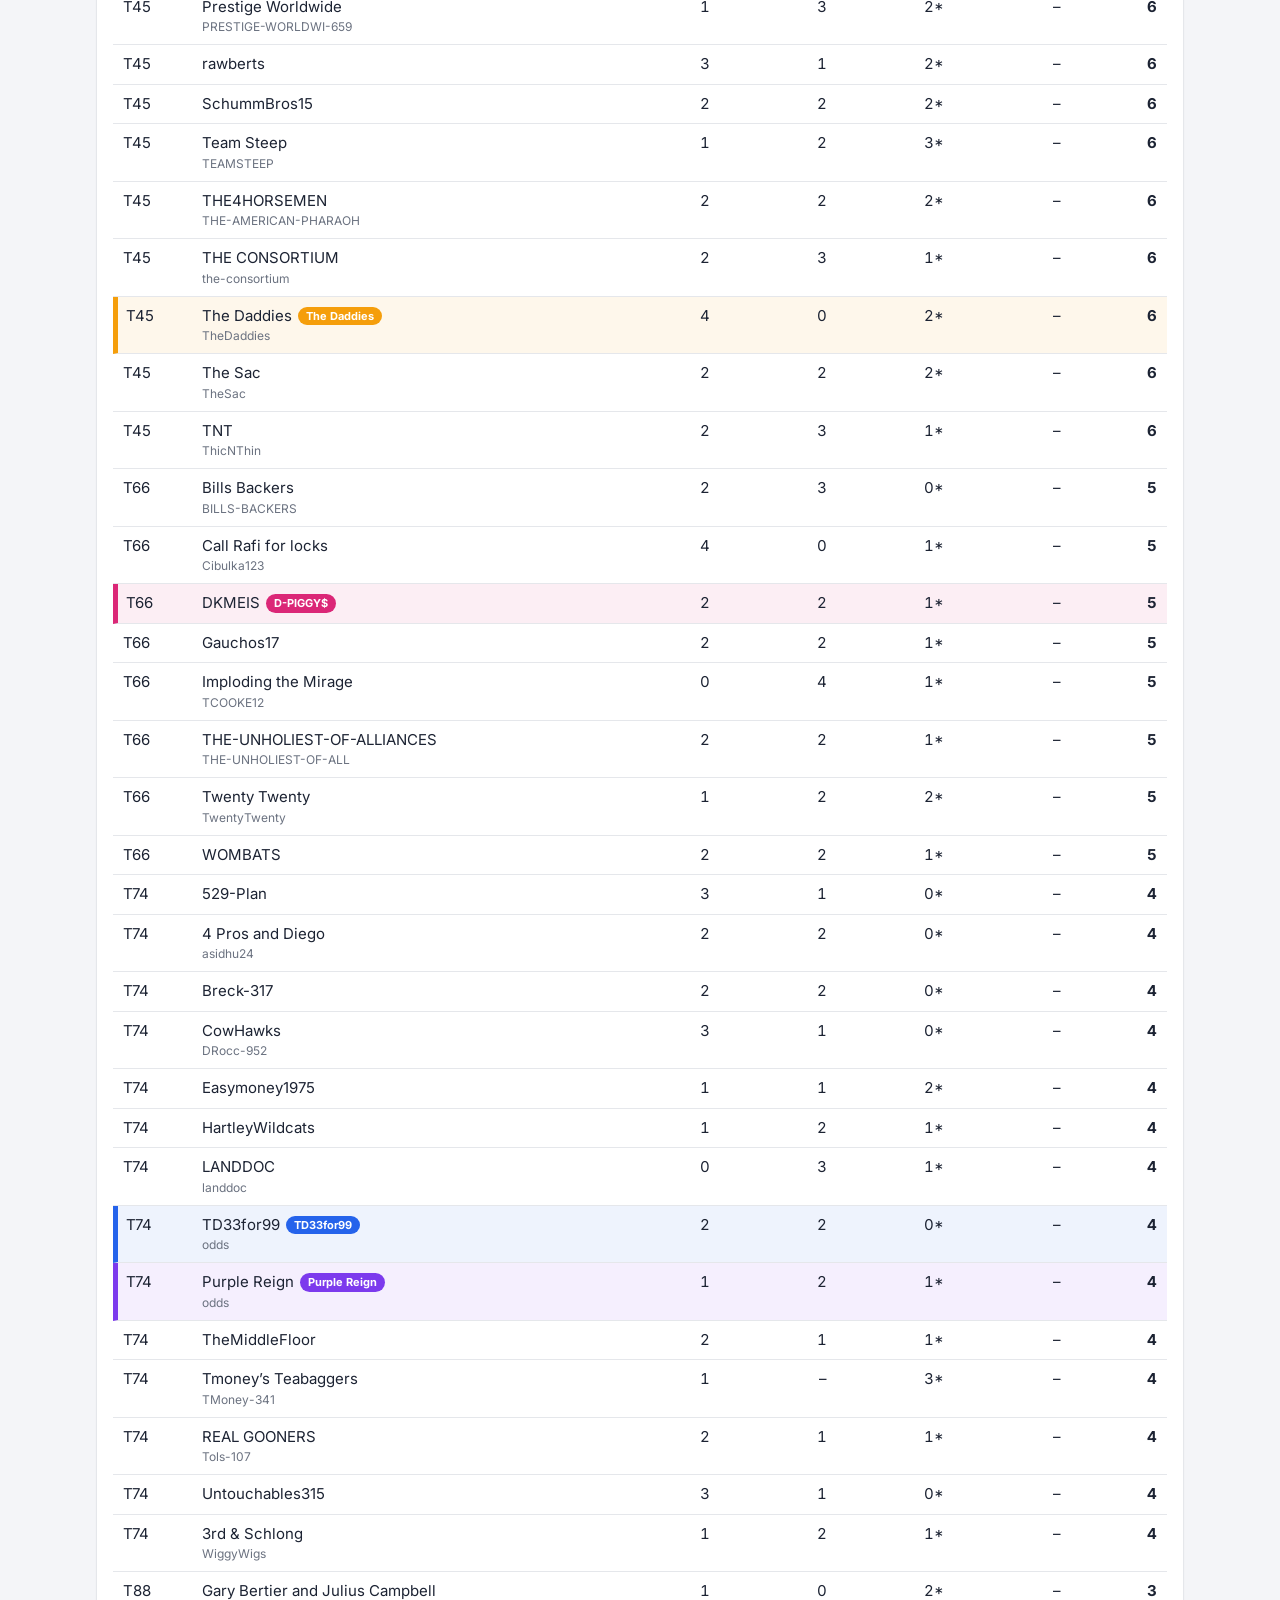
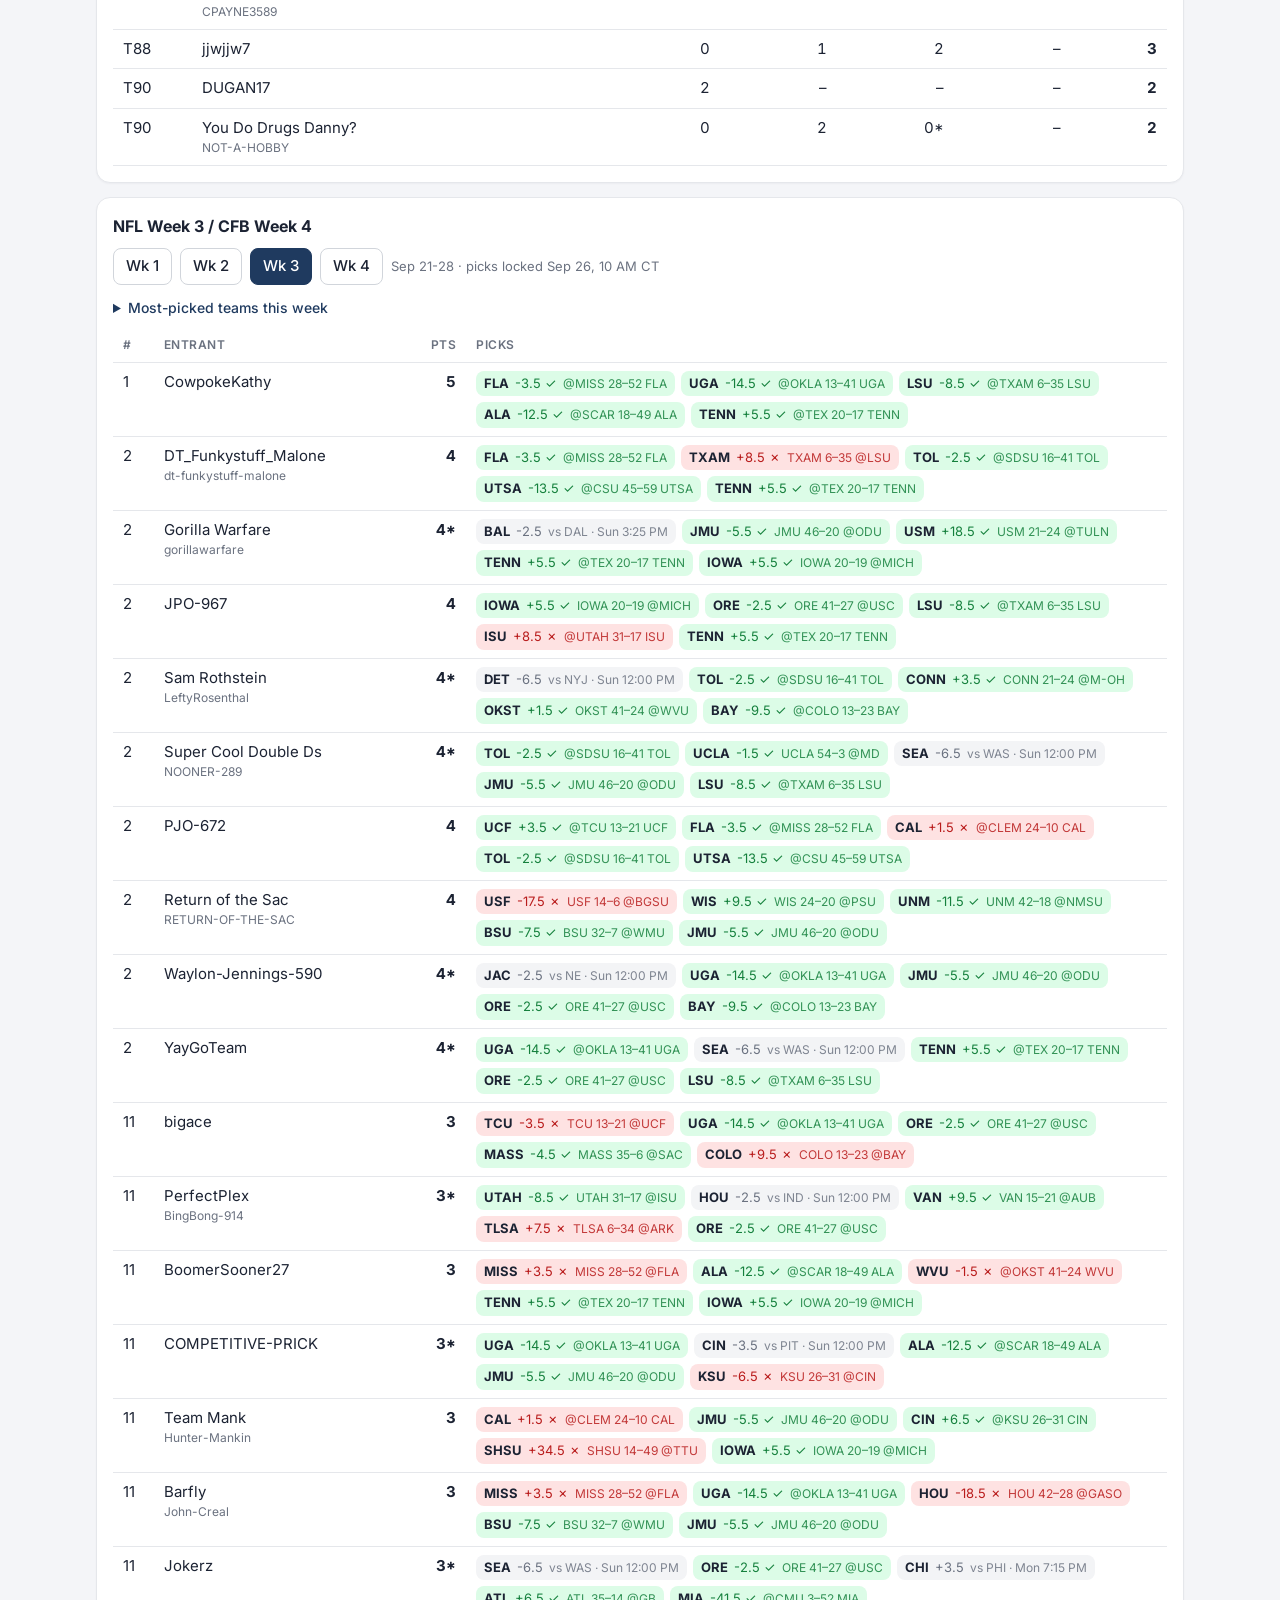
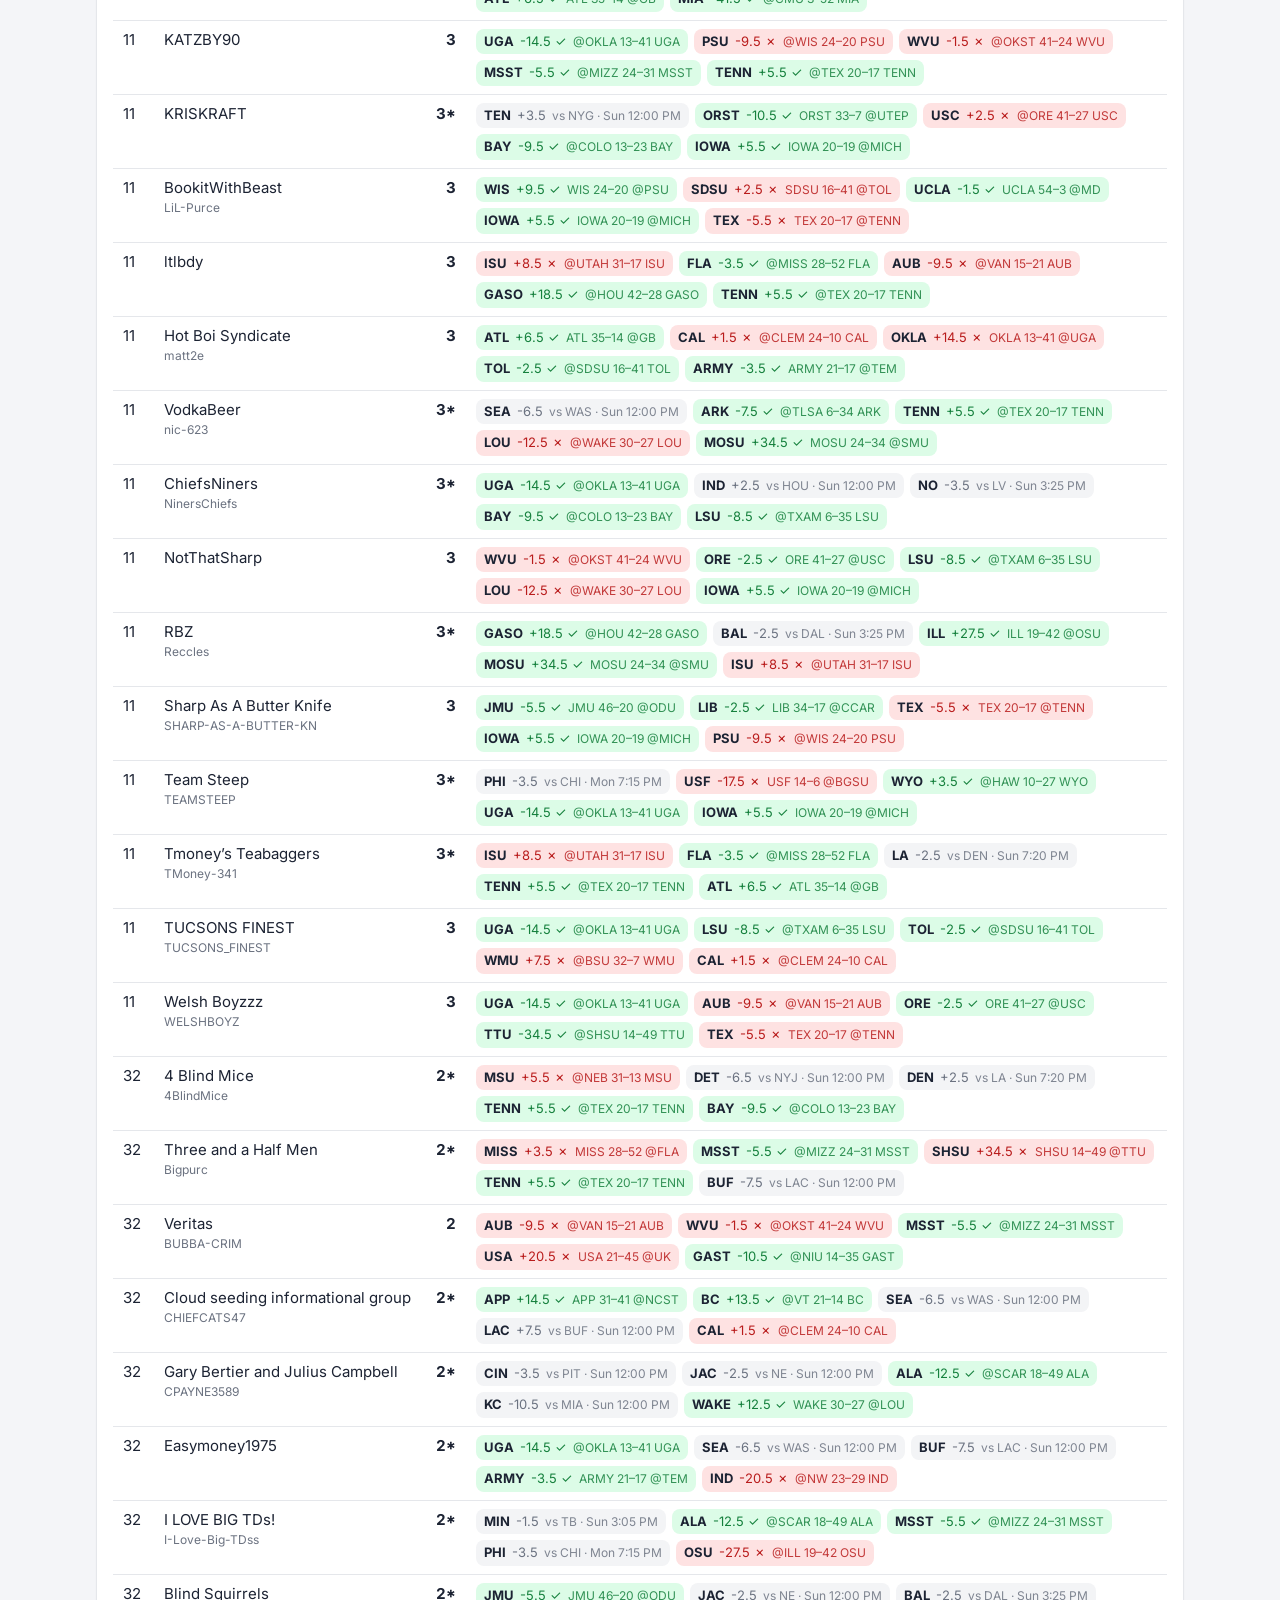
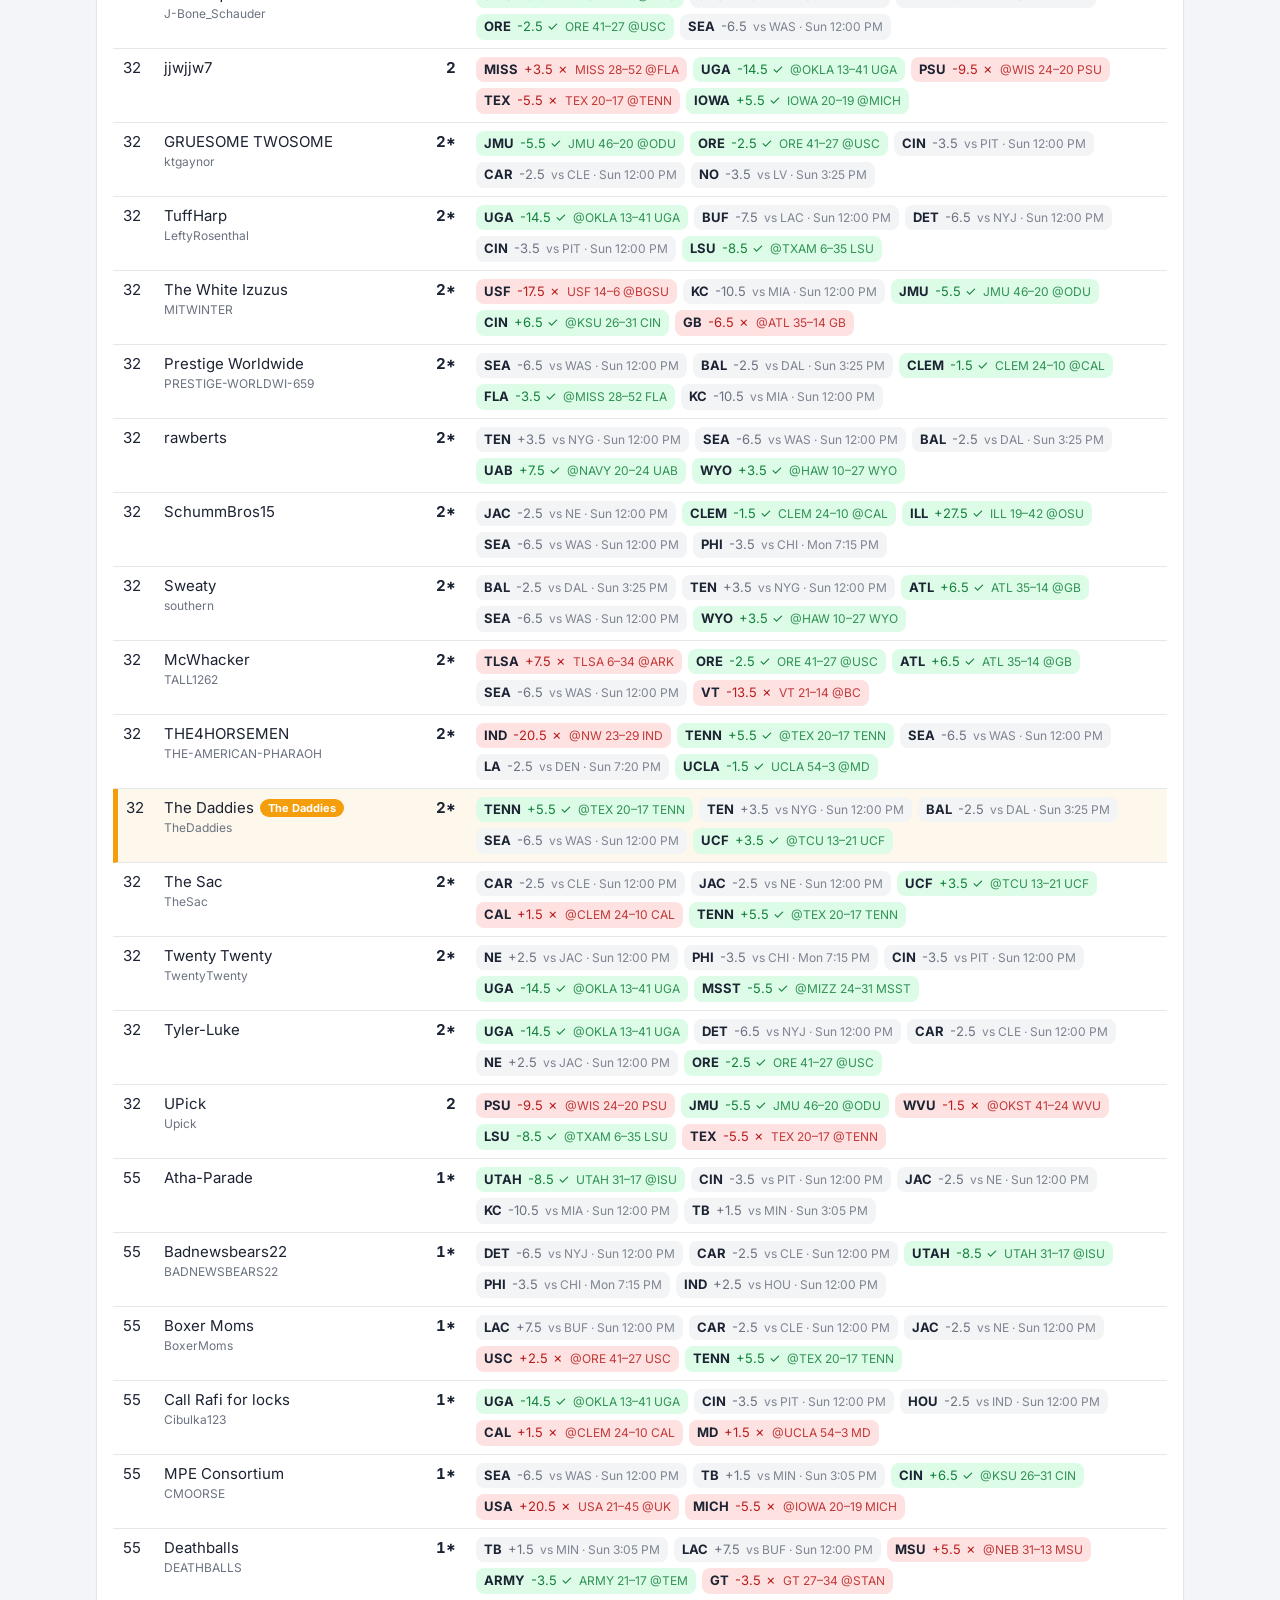
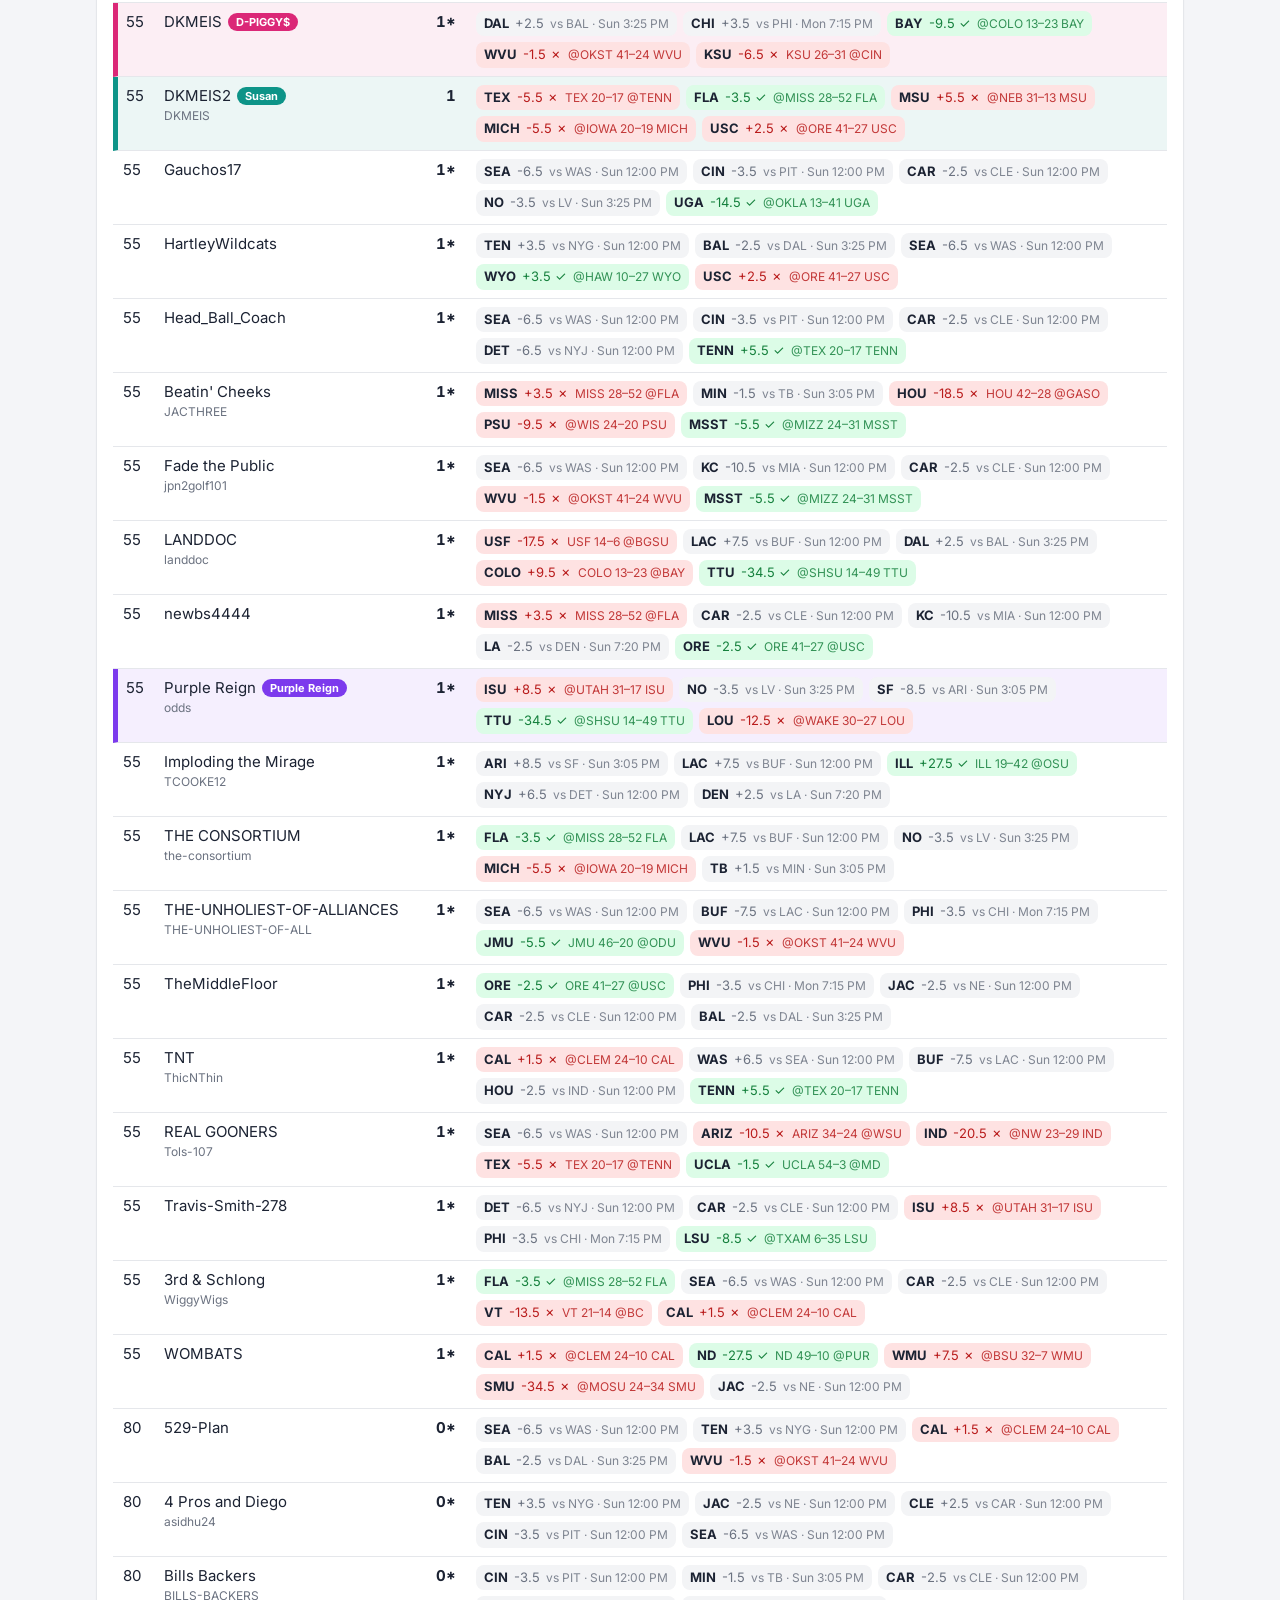
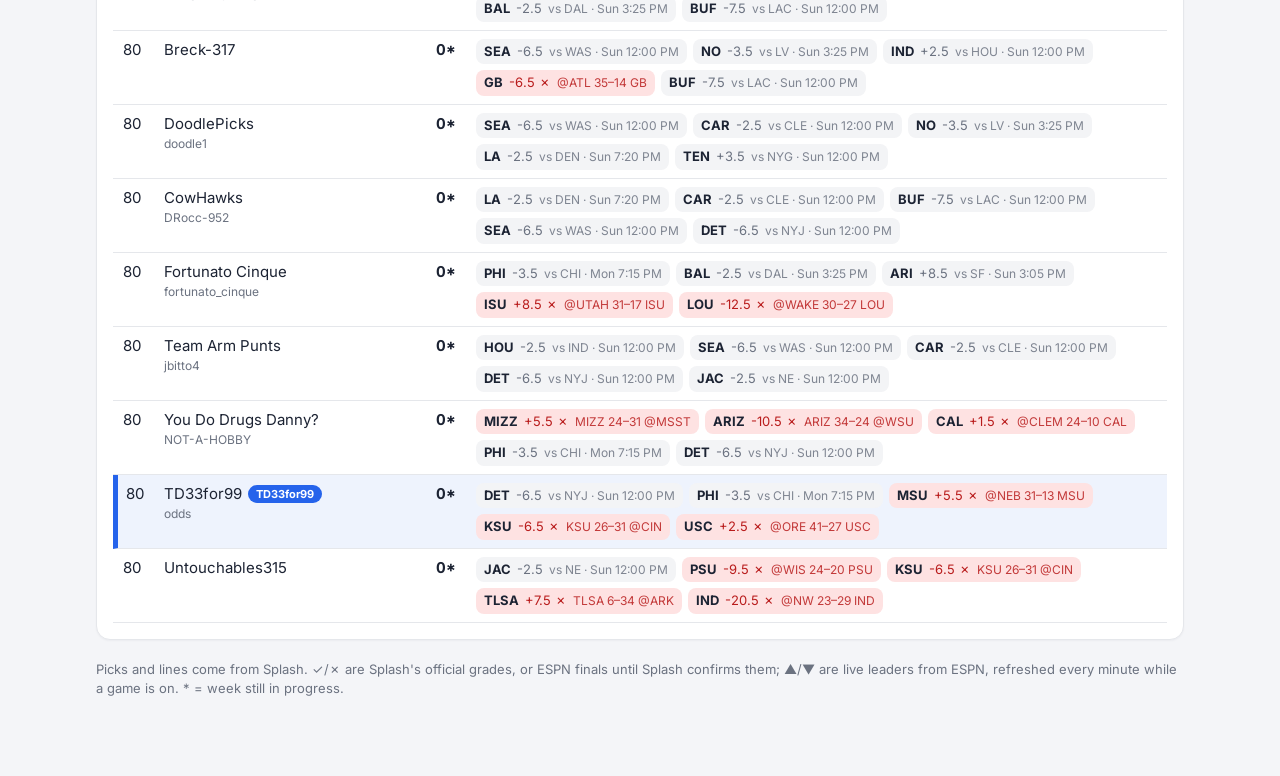
==== commit 781bc5ff: "Everyone page: ESPN live scores between collections; weeks 1-4 re-collected with team names; collect" ====
--- a/everyone.html
+++ b/everyone.html
@@ -77,6 +77,50 @@
 const fmtSpread = (s) => (s > 0 ? "+" : "") + Number(s).toFixed(1);
 const ct = (iso, opts) => new Date(iso).toLocaleString("en-US", { timeZone: "America/Chicago", ...opts });
 
+/* ---- live scores from ESPN between collector runs ----------------------
+   Picks and lines always come from the Splash data. For games Splash has not
+   graded yet, the page fetches ESPN's public scoreboard, matches each game by
+   league + team names, and grades the pick against the Splash line itself.
+   Splash's own won/lost always wins once the collector has recorded it.       */
+const ESPN = {};                       // gameId -> { as, hs, state, detail }
+const ESPN_BASE = "https://site.api.espn.com/apis/site/v2/sports/football/";
+const norm = (t) => String(t || "").toLowerCase().replace(/[^a-z0-9]/g, "");
+const NFL_ALIAS = { LA: "LAR", WAS: "WSH", JAC: "JAX" };   // Splash -> ESPN abbreviations
+function weekNeedsLive(w) { return Object.values(w.games).some((g) => g.status !== "finalized" && g.status !== "finished"); }
+function espnFeedsFor(w) {
+  const feeds = new Set();
+  const nfl = (w.title || "").match(/NFL Week (\d+)/);
+  for (const g of Object.values(w.games)) {
+    if (g.status === "finalized" || g.status === "finished") continue;
+    if (g.lg === "nfl" && nfl) feeds.add(`${ESPN_BASE}nfl/scoreboard?seasontype=2&week=${nfl[1]}&dates=${new Date(g.start).getUTCFullYear()}`);
+    if (g.lg === "ncaaf") { const d = new Date(new Date(g.start).toLocaleString("en-US", { timeZone: "America/Chicago" })); feeds.add(`${ESPN_BASE}college-football/scoreboard?groups=80&limit=400&dates=${d.getFullYear()}${String(d.getMonth() + 1).padStart(2, "0")}${String(d.getDate()).padStart(2, "0")}`); }
+  }
+  return [...feeds];
+}
+function teamMatches(splashAlias, splashName, t) {
+  const a = norm(splashAlias), names = [t.abbreviation, t.location, t.shortDisplayName, t.name, t.displayName].map(norm);
+  if (names[0] === a || names[0] === norm(NFL_ALIAS[splashAlias] || "")) return true;
+  const n = norm(splashName);
+  return n && (names.includes(n) || norm(t.displayName).startsWith(n));
+}
+async function loadEspn(w) {
+  const feeds = espnFeedsFor(w);
+  if (!feeds.length) return 0;
+  const events = [];
+  const results = await Promise.allSettled(feeds.map((u) => fetch(u, { cache: "no-store" }).then((r) => r.json())));
+  for (const r of results) if (r.status === "fulfilled") for (const ev of r.value.events || []) events.push(ev);
+  let matched = 0;
+  for (const [gid, g] of Object.entries(w.games)) {
+    if (g.status === "finalized" || g.status === "finished") continue;
+    const ev = events.find((e) => { const c = e.competitions[0]; const home = c.competitors.find((x) => x.homeAway === "home"), away = c.competitors.find((x) => x.homeAway === "away"); return home && away && teamMatches(g.home, g.homeName, home.team) && teamMatches(g.away, g.awayName, away.team); });
+    if (!ev) continue;
+    const c = ev.competitions[0]; const home = c.competitors.find((x) => x.homeAway === "home"), away = c.competitors.find((x) => x.homeAway === "away");
+    ESPN[gid] = { as: +away.score || 0, hs: +home.score || 0, state: ev.status.type.state, detail: ev.status.type.shortDetail };
+    matched++;
+  }
+  return matched;
+}
+
 function gradePick(pick, games) {
   const [gid, team, spread, grade] = pick;
   const g = games[gid], sp = fmtSpread(spread);
@@ -85,10 +129,23 @@
   const me = isAway ? g.as : g.hs, them = isAway ? g.hs : g.as;
   const score = (me == null || them == null) ? "" : (isAway ? `${team} ${me}–${them} @${opp}` : `@${opp} ${them}–${me} ${team}`);
   const clock = g.q ? ` Q${g.q} ${g.clock || ""}`.trimEnd() : "";
-  if (grade === "won")  return { cls: "win",  team, sp, word: "✓", detail: score };
-  if (grade === "lost") return { cls: "loss", team, sp, word: "✗", detail: score };
-  if (grade === "winning") return { cls: "live", team, sp, word: "▲", detail: score + clock };
-  if (grade === "losing")  return { cls: "live", team, sp, word: "▼", detail: score + clock };
+  if (grade === "won")  return { cls: "win",  team, sp, word: "✓", detail: score, pts: 1 };
+  if (grade === "lost") return { cls: "loss", team, sp, word: "✗", detail: score, pts: 0 };
+  const live = ESPN[gid];
+  if (live && live.state !== "pre") {
+    const lme = isAway ? live.as : live.hs, lthem = isAway ? live.hs : live.as;
+    const lscore = isAway ? `${team} ${lme}–${lthem} @${opp}` : `@${opp} ${lthem}–${lme} ${team}`;
+    const adj = (lme - lthem) + spread;
+    if (live.state === "post") {
+      if (adj > 0) return { cls: "win",  team, sp, word: "✓", detail: lscore + " · final", pts: 1, espnFinal: true };
+      if (adj < 0) return { cls: "loss", team, sp, word: "✗", detail: lscore + " · final", pts: 0, espnFinal: true };
+      return { cls: "pend", team, sp, word: "–", detail: lscore + " · push", pts: 0, espnFinal: true };
+    }
+    const word = adj > 0 ? "▲" : adj < 0 ? "▼" : "•";
+    return { cls: "live", team, sp, word, detail: `${lscore} · ${live.detail}`, pts: 0, live: adj > 0 ? 1 : 0 };
+  }
+  if (grade === "winning") return { cls: "live", team, sp, word: "▲", detail: score + clock, pts: 0, live: 1 };
+  if (grade === "losing")  return { cls: "live", team, sp, word: "▼", detail: score + clock, pts: 0, live: 0 };
   if (g.status === "scheduled") return { cls: "pend", team, sp, word: "", detail: `vs ${opp} · ${ct(g.start, { weekday: "short", hour: "numeric", minute: "2-digit" })}` };
   return { cls: "pend", team, sp, word: "–", detail: score ? score + " (push)" : `vs ${opp}` };
 }
@@ -96,10 +153,16 @@
 function weekStats(w) {
   const out = {};
   for (const e of w.entries) {
-    let live = 0, done = true;
-    for (const p of e.picks) { if (p[3] === "winning") live++; if (p[3] !== "won" && p[3] !== "lost") done = false; }
+    let live = 0, done = true, pts = 0;
+    for (const p of e.picks) {
+      const g = gradePick(p, w.games);
+      pts += g.pts || 0; live += g.live || 0;
+      if (!(p[3] === "won" || p[3] === "lost" || g.espnFinal)) done = false;
+    }
     if (e.picks.length === 0) done = true;
-    out[key(e)] = { e, pts: e.pts || 0, live, done, entered: e.picks.length > 0 };
+    // Splash's official total wins whenever it is at least what we can see.
+    pts = Math.max(pts, e.pts || 0);
+    out[key(e)] = { e, pts, live, done, entered: e.picks.length > 0 };
   }
   return out;
 }
@@ -161,6 +224,10 @@
   let rank = 0, prev = null;
   rows.forEach((r, i) => { const k = r.pts + r.live; if (k !== prev) { rank = i + 1; prev = k; } r.rank = rank; });
   rows = rows.filter((r) => (!friendsOnly || friend(r.e)) && (!q || `${r.e.handle} ${r.e.name || ""}`.toLowerCase().includes(q)));
+  if (!w.entries.length) {
+    $("board").querySelector("tbody").innerHTML = `<tr><td colspan="4" class="meta">No picks yet. Picks lock ${ct(w.lockedAt, { weekday: "short", month: "short", day: "numeric", hour: "numeric" })} CT; the board fills in as entries are made.</td></tr>`;
+    $("pop").innerHTML = ""; return;
+  }
   $("board").querySelector("tbody").innerHTML = rows.map((r) => `
     <tr${rowAttr(r.e)}>
       <td>${r.rank}</td>
@@ -180,11 +247,17 @@
   try {
     const idx = await (await fetch("data/index.json", { cache: "no-store" })).json();
     WEEKS = await Promise.all(idx.weeks.map((w) => fetch(w.file, { cache: "no-store" }).then((r) => r.json())));
-    selected = WEEKS.length - 1;
+    // Open on the newest week that has picks; a week with none yet still gets a tab.
+    selected = Math.max(0, ...WEEKS.map((w, i) => (w.entries.length ? i : -1)));
     const latest = WEEKS[selected];
-    $("updated").textContent = `${latest.entries.length} entries · data collected ${ct(latest.collectedAt, { month: "short", day: "numeric", hour: "numeric", minute: "2-digit" })} CT`;
-    $("note").textContent = "Points and ✓/✗ are Splash's official grades as of the collection time above; ▲/▼ were leading or trailing at that moment. * = week still in progress.";
     renderLegend(); renderAll();
+    $("note").textContent = "Picks and lines come from Splash. ✓/✗ are Splash's official grades, or ESPN finals until Splash confirms them; ▲/▼ are live leaders from ESPN, refreshed every minute while a game is on. * = week still in progress.";
+    let liveNote = "";
+    const stamp = () => { $("updated").textContent = `${latest.entries.length} entries · picks collected ${ct(latest.collectedAt, { month: "short", day: "numeric", hour: "numeric", minute: "2-digit" })} CT` + (liveNote ? ` · live scores ${liveNote}` : ""); };
+    stamp();
+    const liveWeeks = WEEKS.filter(weekNeedsLive);
+    const refresh = async () => { let n = 0; for (const w of liveWeeks) n += await loadEspn(w); liveNote = n ? `updated ${new Date().toLocaleTimeString("en-US", { hour: "numeric", minute: "2-digit" })}` : ""; stamp(); renderAll(); };
+    if (liveWeeks.length) { await refresh(); setInterval(refresh, 60_000); document.addEventListener("visibilitychange", () => { if (!document.hidden) refresh(); }); }
   } catch (e) {
     $("error").hidden = false; $("error").textContent = "Could not load the data files: " + e.message;
   }
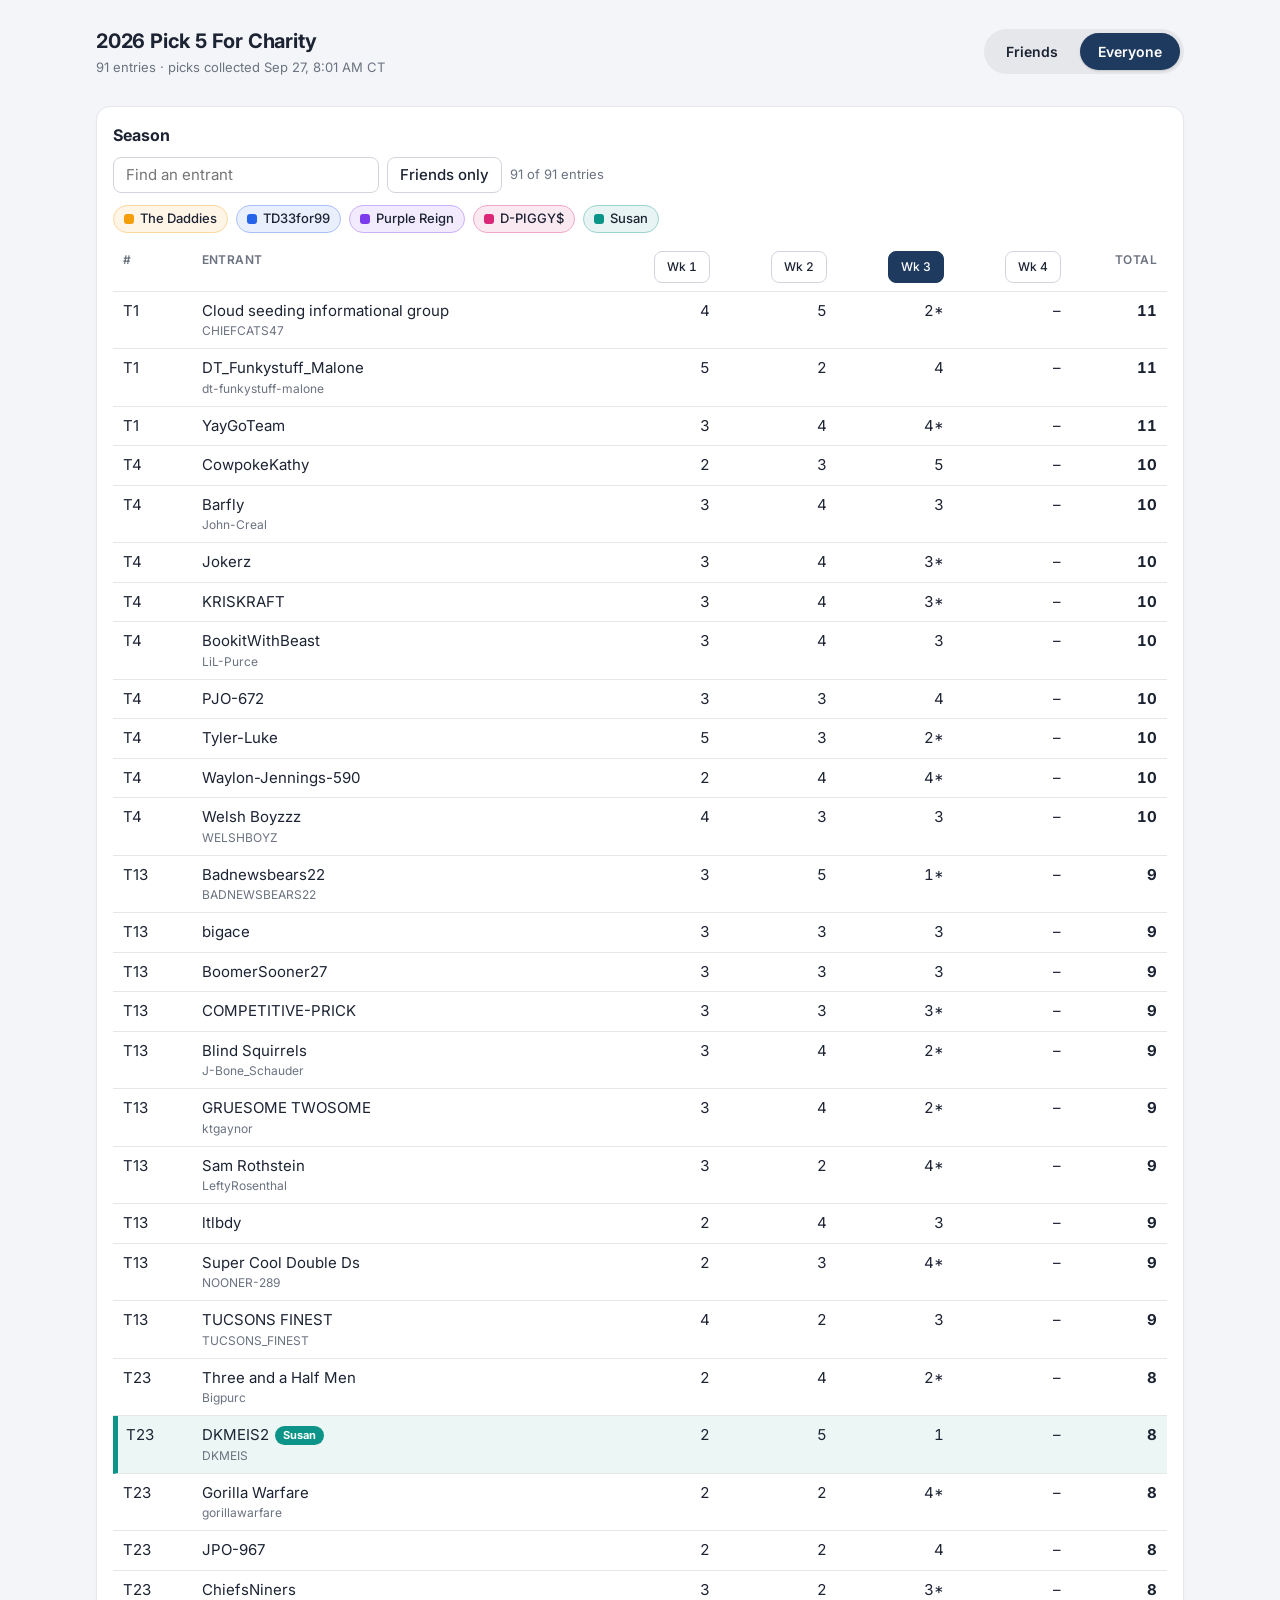
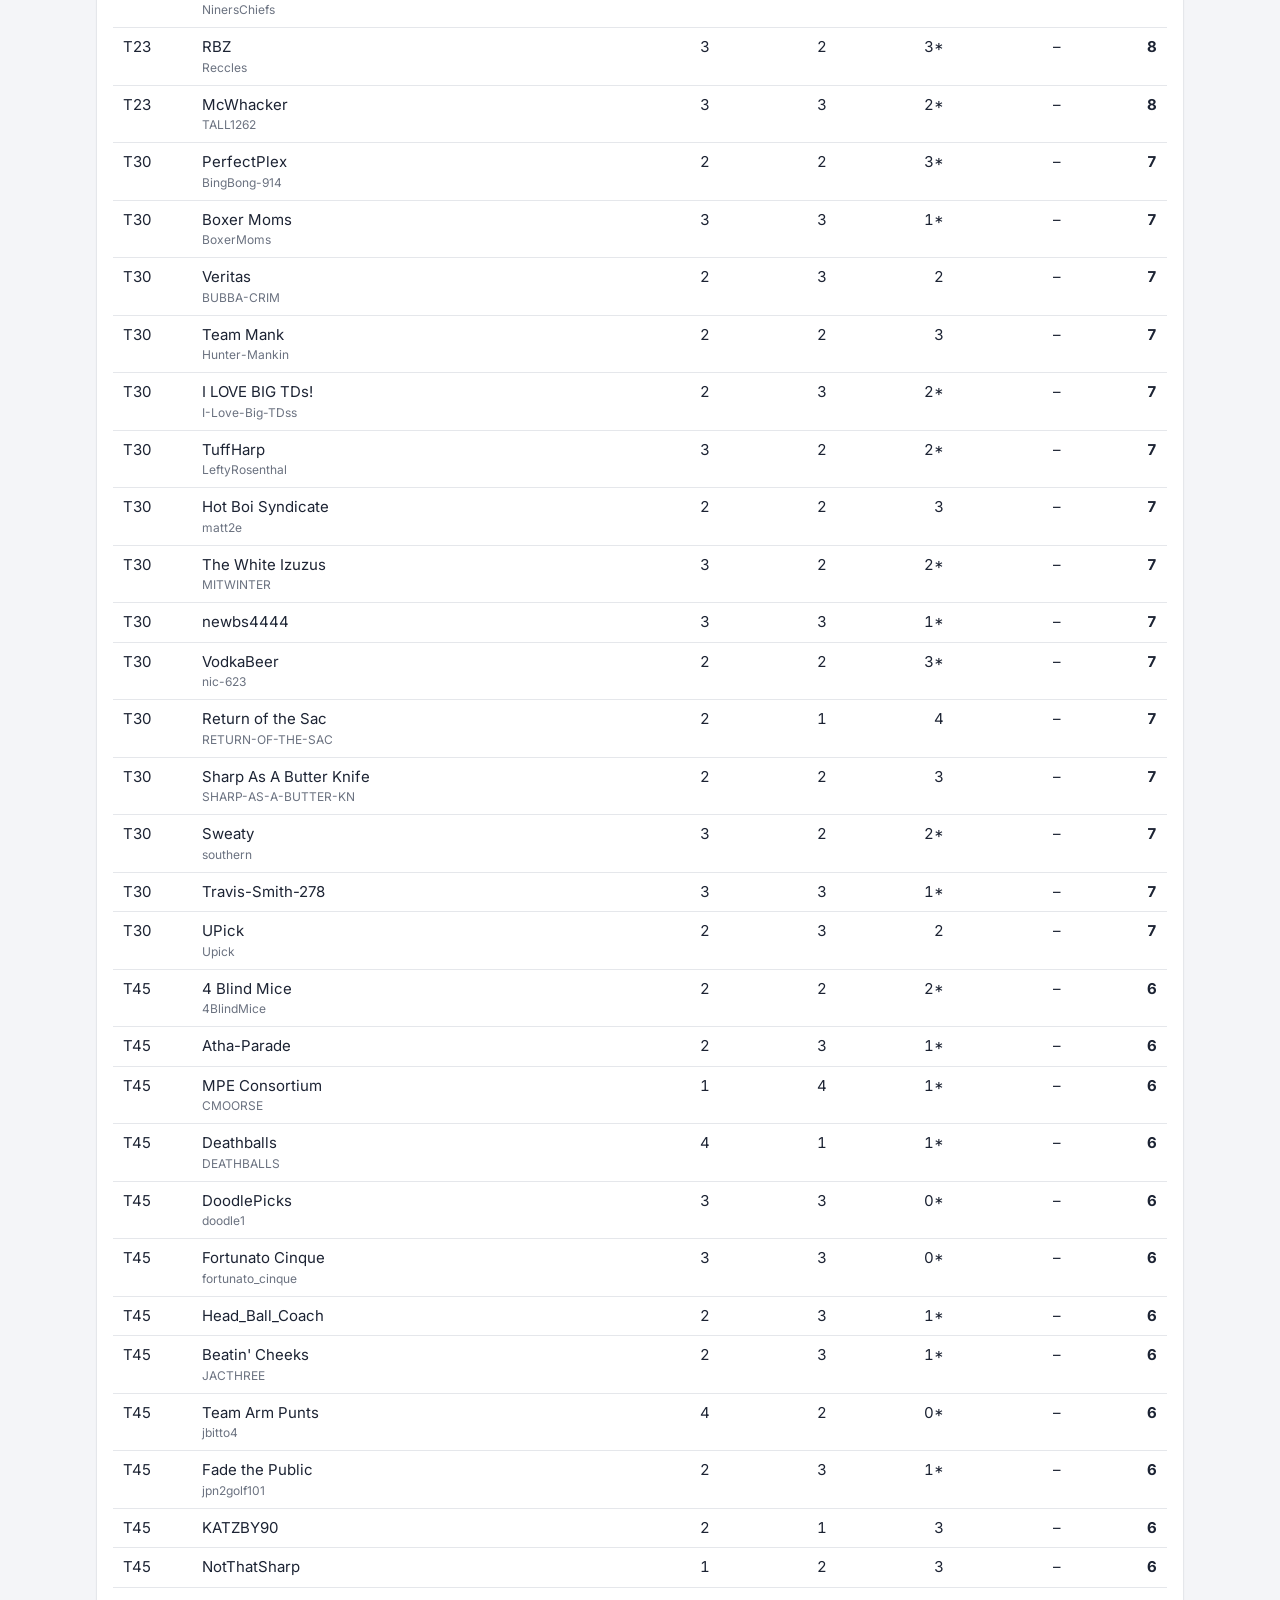
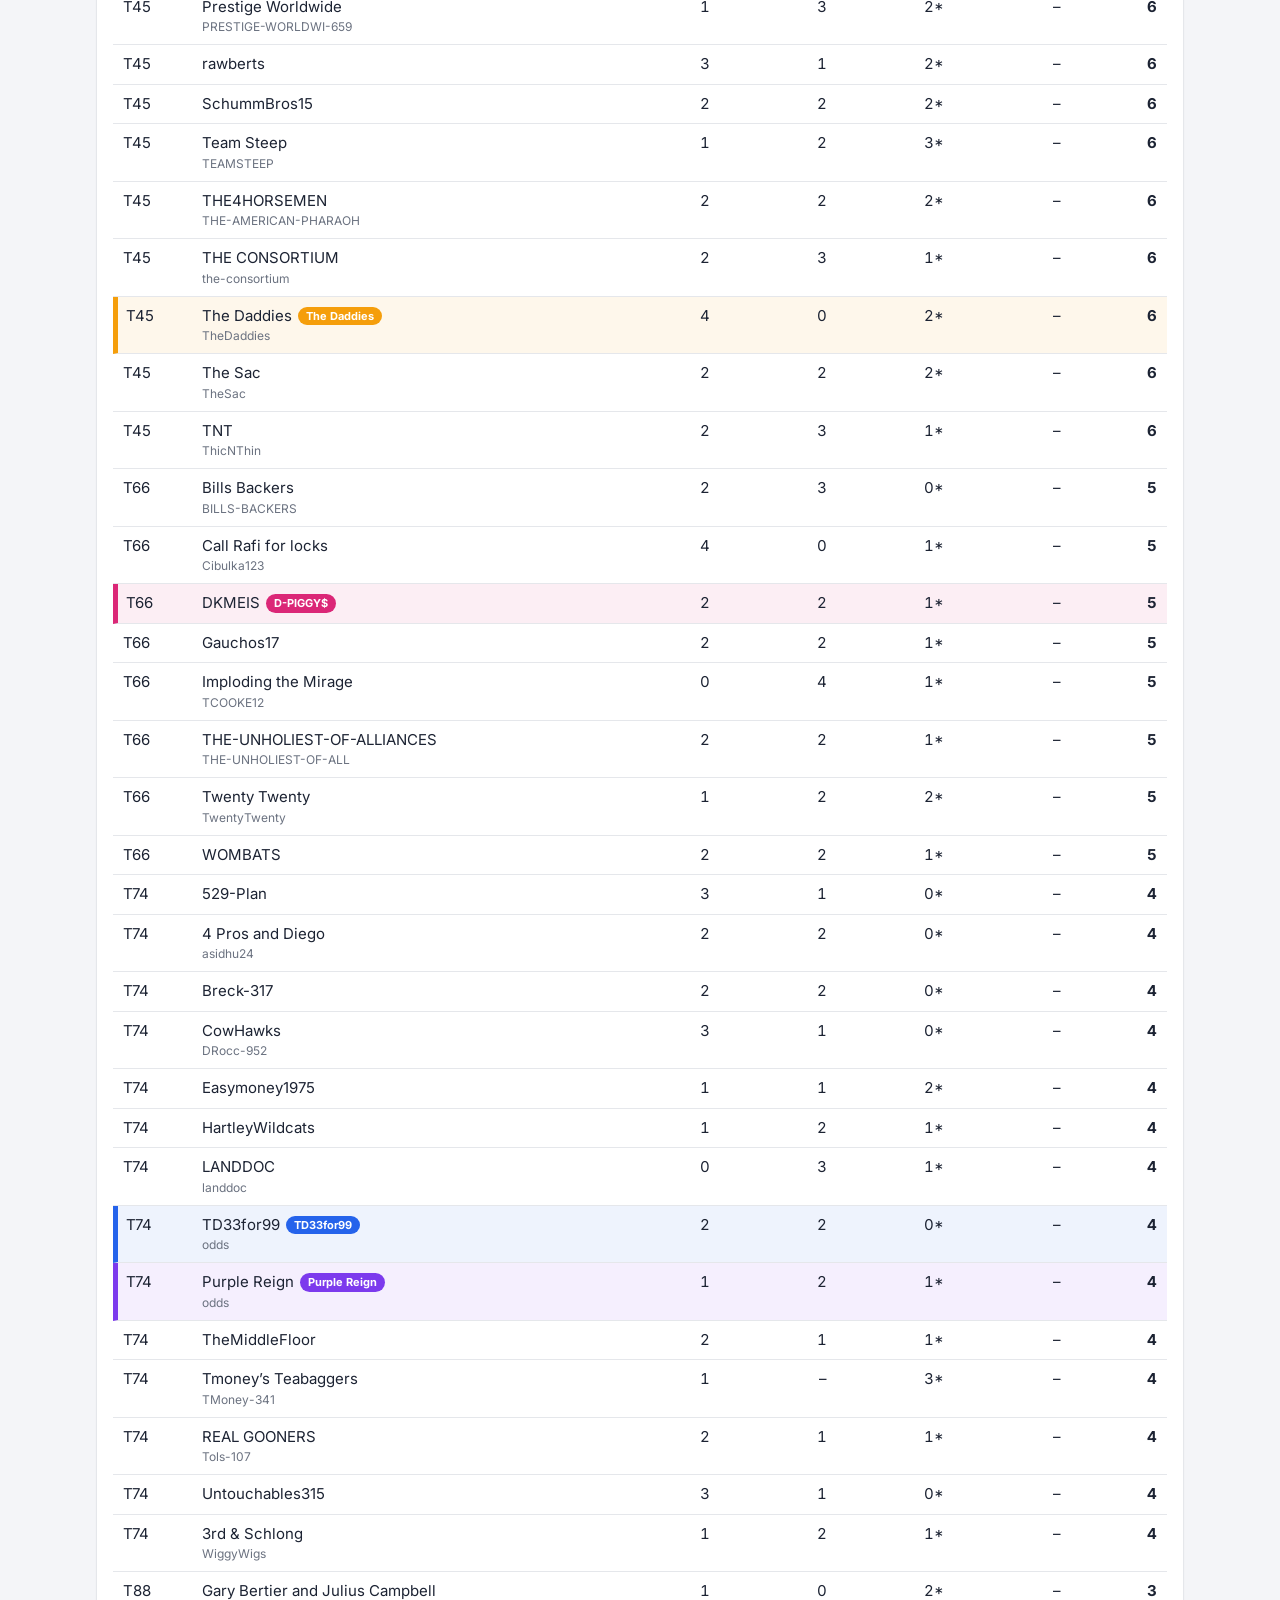
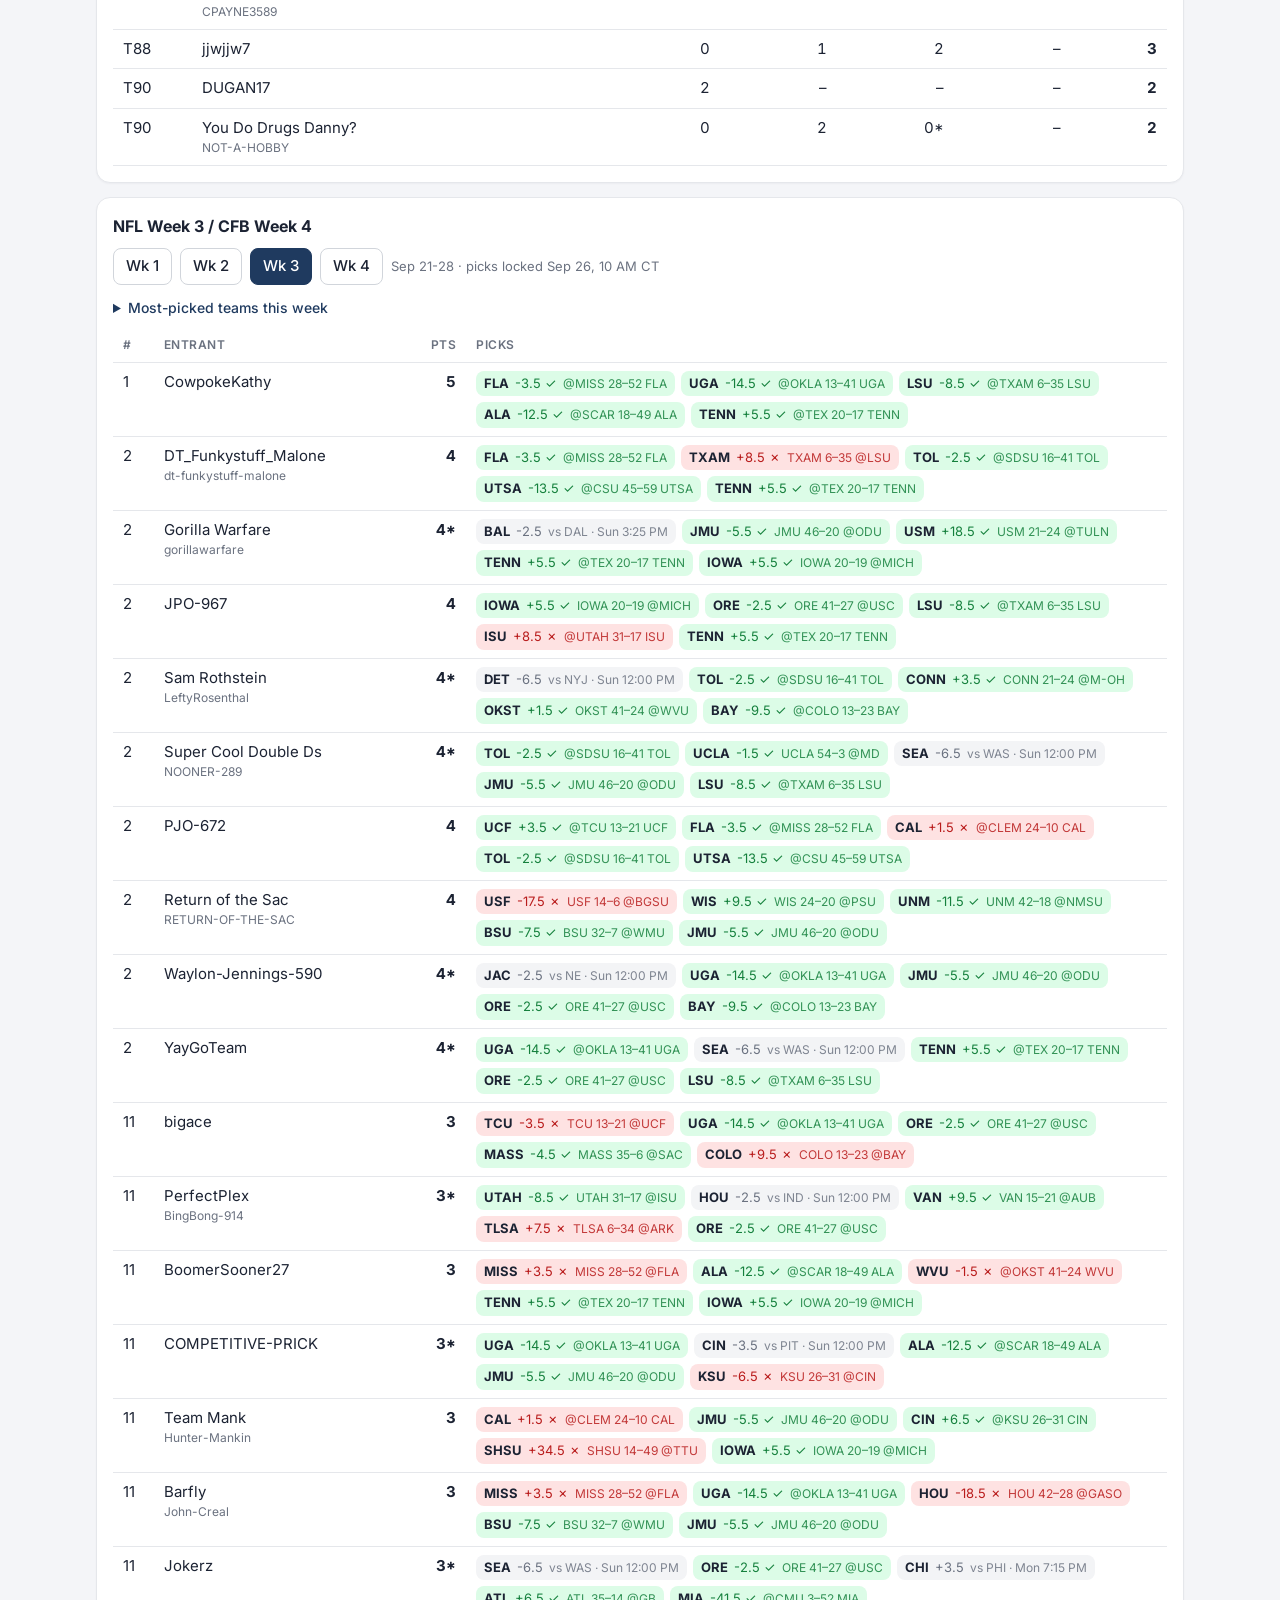
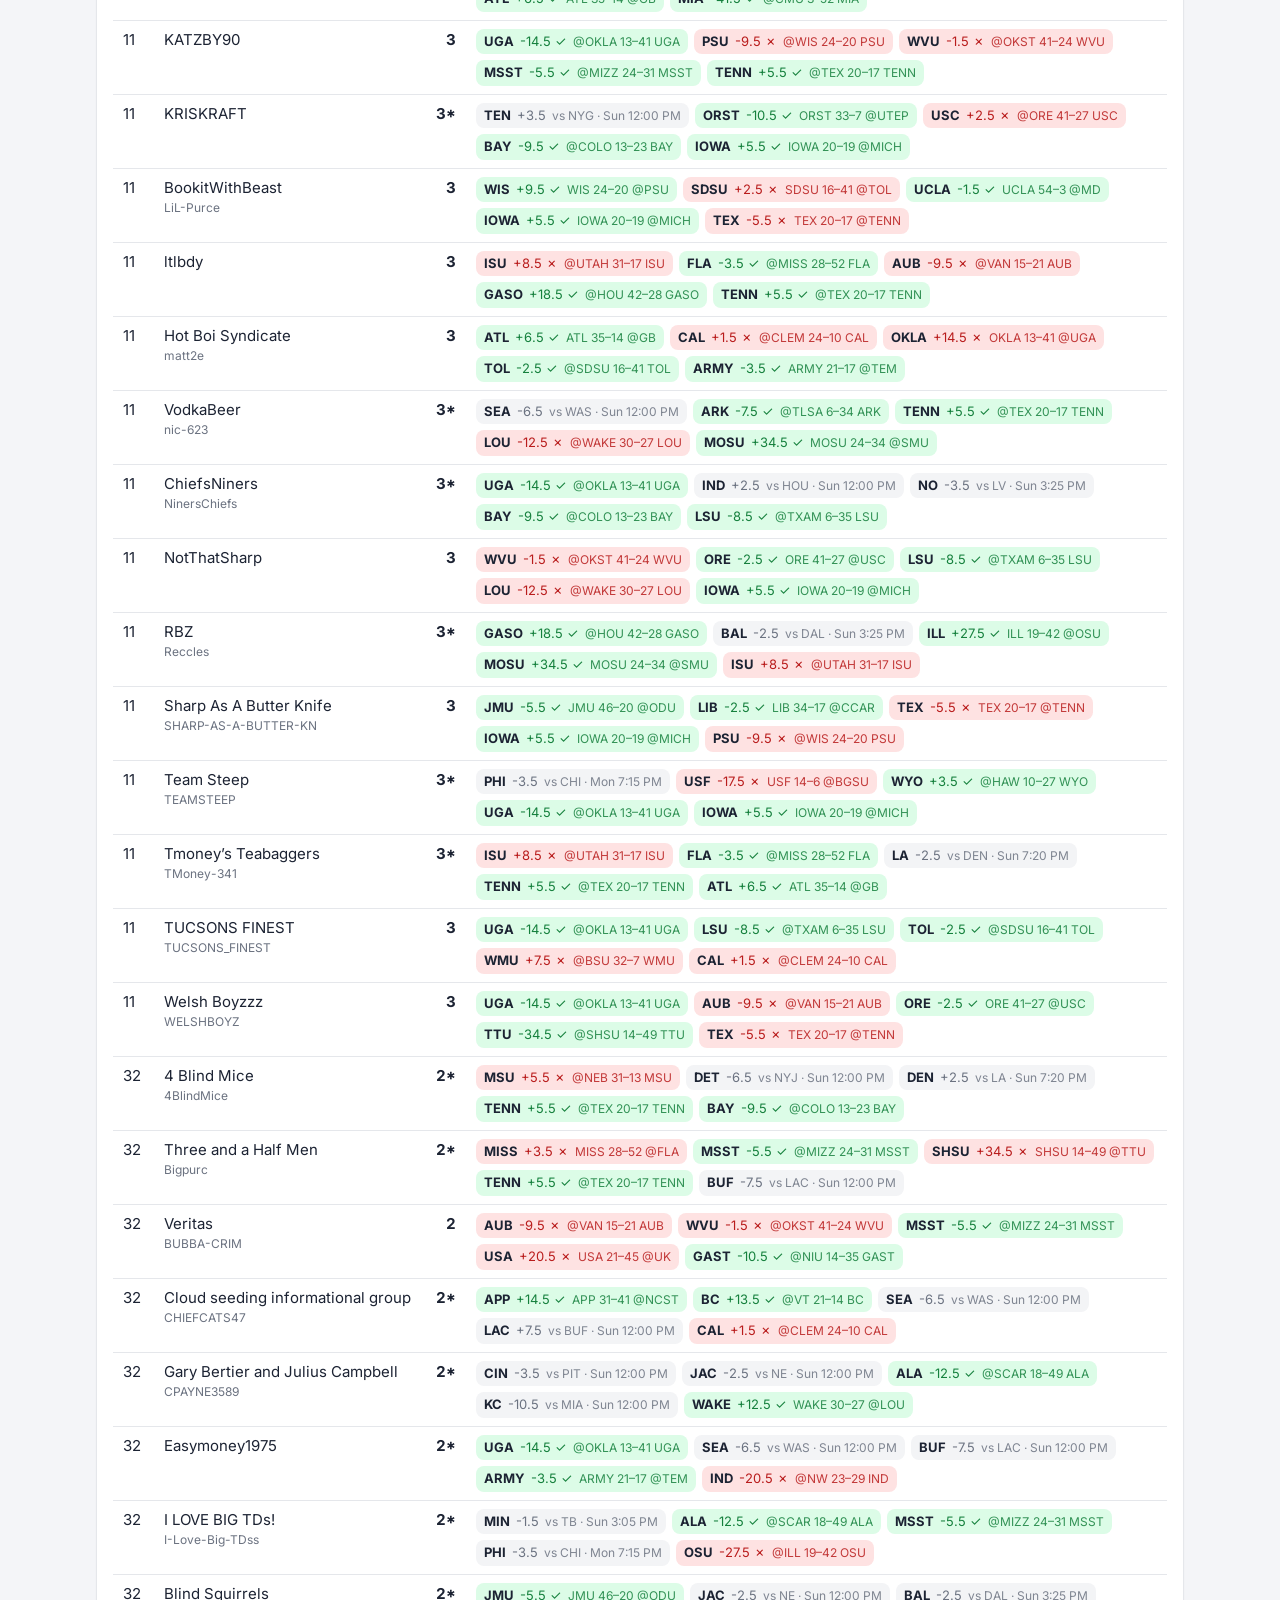
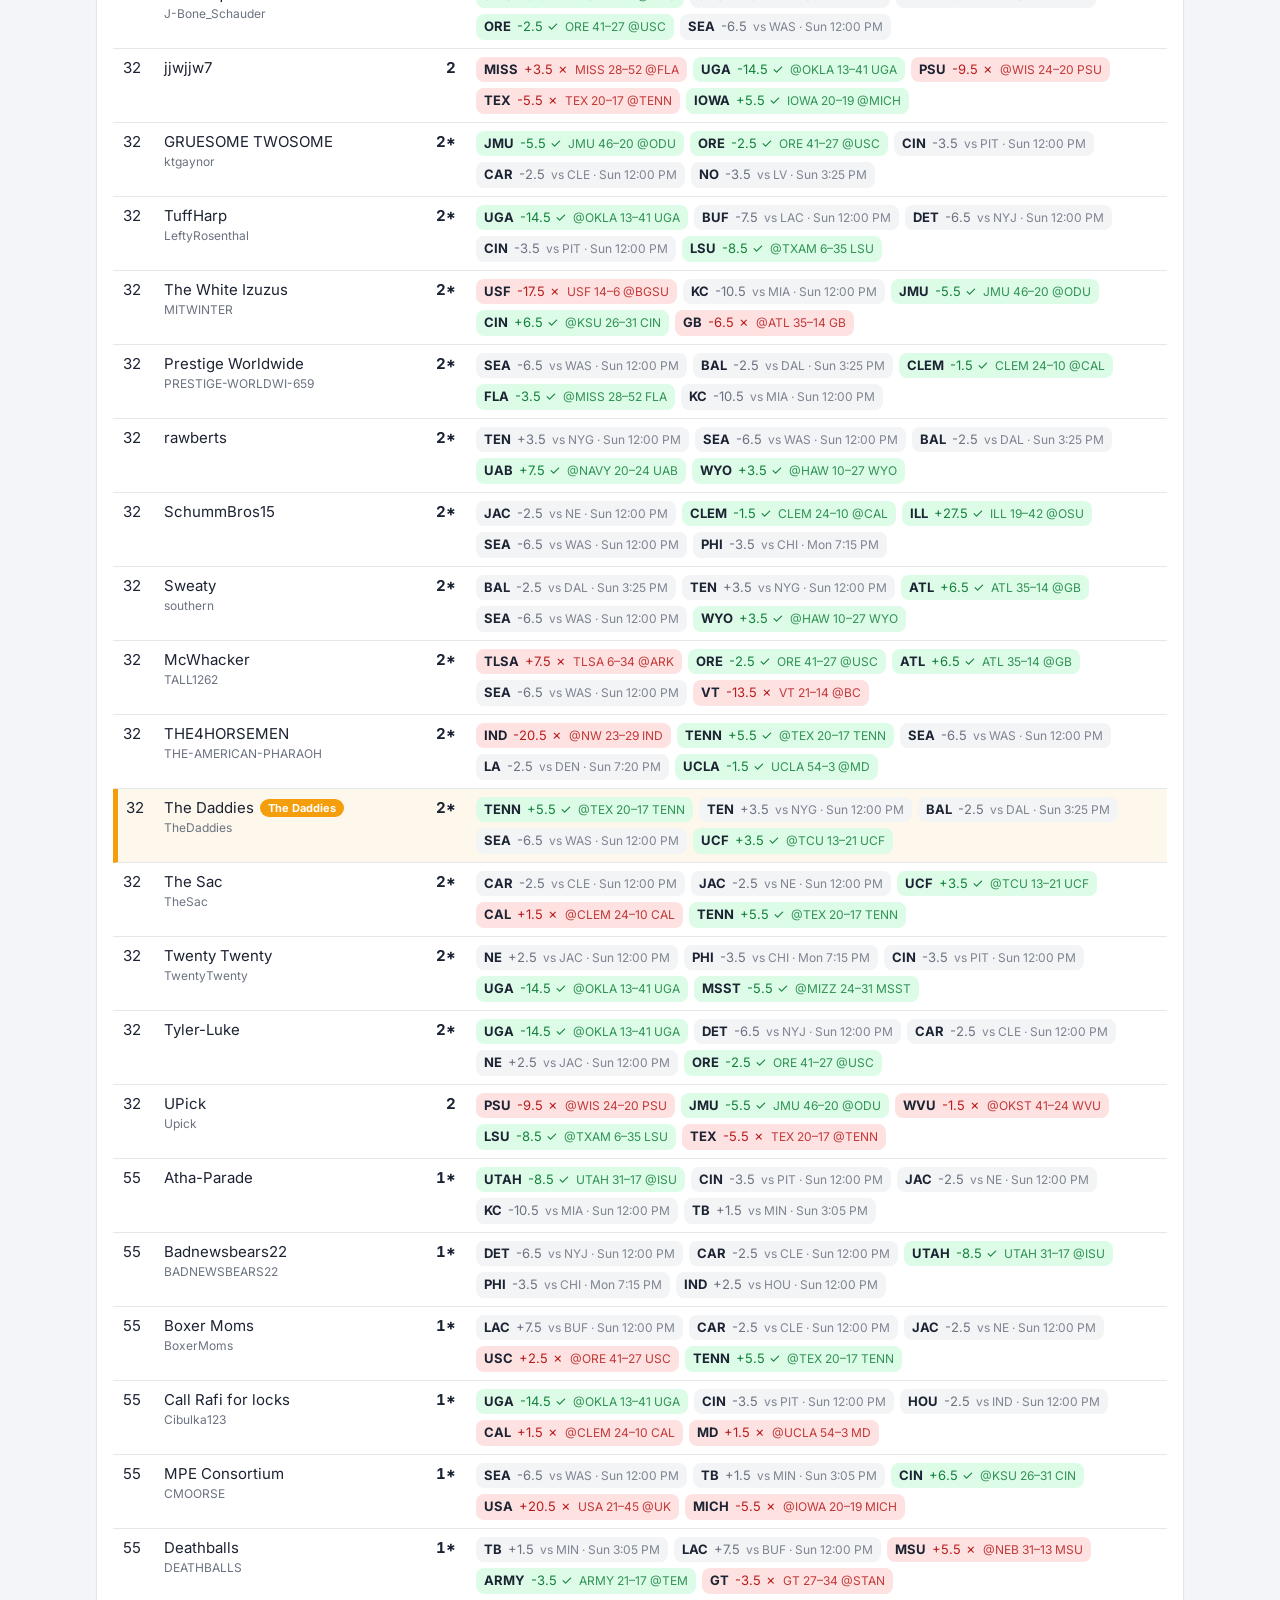
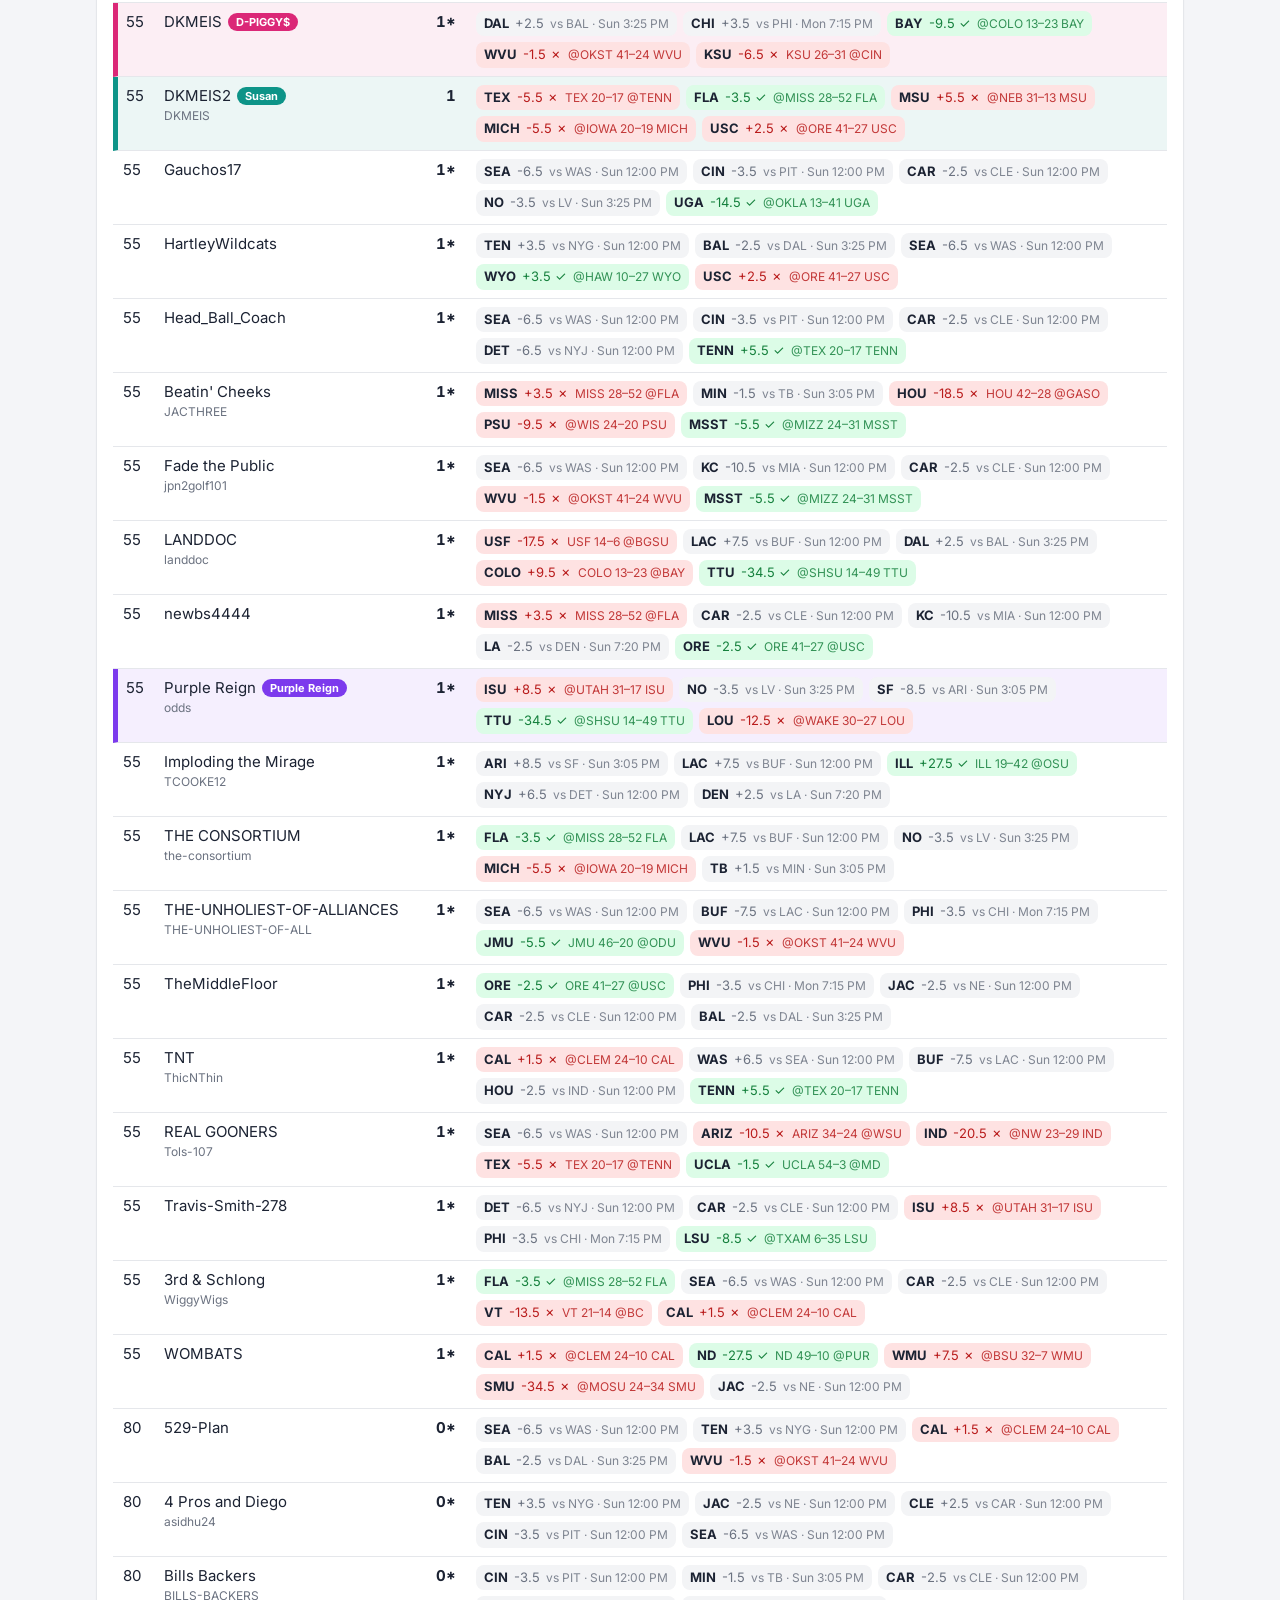
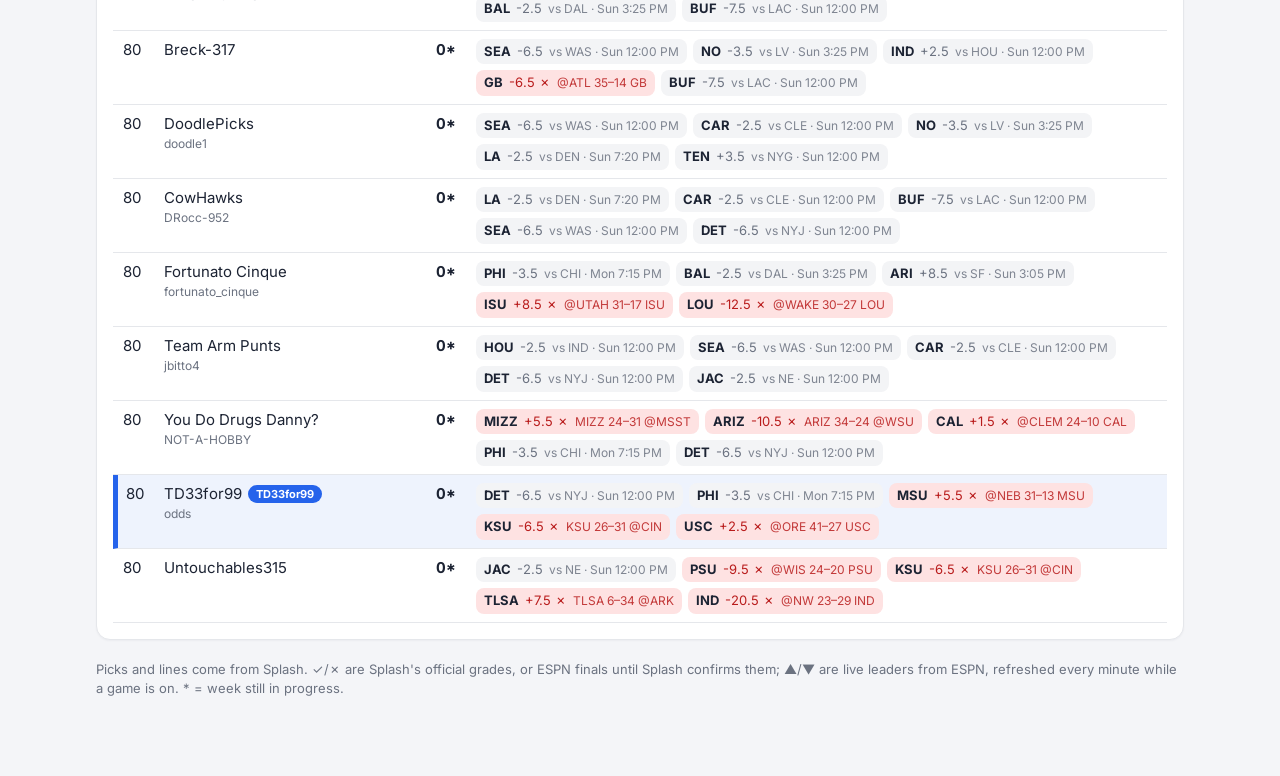
==== commit ba1f3a4e: "Friends board reads the collected data (shared app.js); collector reads slate ids from the week butt" ====
--- a/everyone.html
+++ b/everyone.html
@@ -9,7 +9,7 @@
 <link href="https://fonts.googleapis.com/css2?family=Inter:wght@400;500;600;700&display=swap" rel="stylesheet">
 <link rel="stylesheet" href="style.css">
 </head>
-<body>
+<body data-mode="everyone">
 <main>
   <header class="top">
     <div>
@@ -44,228 +44,6 @@
   <p class="note" id="note"></p>
 </main>
 
-<script>
-/* ---------------------------------------------------------------
-   Data comes from data/index.json + data/wkN.json, written by the
-   collector (collect.js) from Splash's own API — grades are Splash's
-   official ones. Nothing here is typed by hand.
-
-   FRIENDS: Splash entry name (or handle) -> { label, key }. key picks the
-   color in style.css (me, f1..f4).
-   --------------------------------------------------------------- */
-const FRIENDS = {
-  "The Daddies":  { label: "The Daddies", key: "me" },
-  "TD33for99":    { label: "TD33for99",   key: "f1" },
-  "Purple Reign": { label: "Purple Reign", key: "f2" },
-  "DKMEIS":       { label: "D-PIGGY$",    key: "f3" },   // Splash entry "DKMEIS" (handle DKMEIS)
-  "DKMEIS2":      { label: "Susan",       key: "f4" },   // Splash entry "DKMEIS2" (same handle)
-};
-
-const $ = (id) => document.getElementById(id);
-let WEEKS = [], selected = 0, friendsOnly = false, query = "";
-
-const friend = (e) => FRIENDS[e.name] || FRIENDS[e.handle] || null;
-const key = (e) => e.id;
-const esc = (s) => String(s ?? "").replace(/[&<>"]/g, (c) => ({ "&": "&amp;", "<": "&lt;", ">": "&gt;", '"': "&quot;" }[c]));
-function nameCell(e) {
-  const f = friend(e);
-  const main = e.name && e.name !== e.handle ? esc(e.name) : esc(e.handle);
-  const sub = e.name && e.name !== e.handle ? `<span class="sub">${esc(e.handle)}</span>` : "";
-  return `${main}${f ? `<span class="tag">${esc(f.label)}</span>` : ""}${sub}`;
-}
-const rowAttr = (e) => { const f = friend(e); return f ? ` data-f="${f.key}"` : ""; };
-const fmtSpread = (s) => (s > 0 ? "+" : "") + Number(s).toFixed(1);
-const ct = (iso, opts) => new Date(iso).toLocaleString("en-US", { timeZone: "America/Chicago", ...opts });
-
-/* ---- live scores from ESPN between collector runs ----------------------
-   Picks and lines always come from the Splash data. For games Splash has not
-   graded yet, the page fetches ESPN's public scoreboard, matches each game by
-   league + team names, and grades the pick against the Splash line itself.
-   Splash's own won/lost always wins once the collector has recorded it.       */
-const ESPN = {};                       // gameId -> { as, hs, state, detail }
-const ESPN_BASE = "https://site.api.espn.com/apis/site/v2/sports/football/";
-const norm = (t) => String(t || "").toLowerCase().replace(/[^a-z0-9]/g, "");
-const NFL_ALIAS = { LA: "LAR", WAS: "WSH", JAC: "JAX" };   // Splash -> ESPN abbreviations
-function weekNeedsLive(w) { return Object.values(w.games).some((g) => g.status !== "finalized" && g.status !== "finished"); }
-function espnFeedsFor(w) {
-  const feeds = new Set();
-  const nfl = (w.title || "").match(/NFL Week (\d+)/);
-  for (const g of Object.values(w.games)) {
-    if (g.status === "finalized" || g.status === "finished") continue;
-    if (g.lg === "nfl" && nfl) feeds.add(`${ESPN_BASE}nfl/scoreboard?seasontype=2&week=${nfl[1]}&dates=${new Date(g.start).getUTCFullYear()}`);
-    if (g.lg === "ncaaf") { const d = new Date(new Date(g.start).toLocaleString("en-US", { timeZone: "America/Chicago" })); feeds.add(`${ESPN_BASE}college-football/scoreboard?groups=80&limit=400&dates=${d.getFullYear()}${String(d.getMonth() + 1).padStart(2, "0")}${String(d.getDate()).padStart(2, "0")}`); }
-  }
-  return [...feeds];
-}
-function teamMatches(splashAlias, splashName, t) {
-  const a = norm(splashAlias), names = [t.abbreviation, t.location, t.shortDisplayName, t.name, t.displayName].map(norm);
-  if (names[0] === a || names[0] === norm(NFL_ALIAS[splashAlias] || "")) return true;
-  const n = norm(splashName);
-  return n && (names.includes(n) || norm(t.displayName).startsWith(n));
-}
-async function loadEspn(w) {
-  const feeds = espnFeedsFor(w);
-  if (!feeds.length) return 0;
-  const events = [];
-  const results = await Promise.allSettled(feeds.map((u) => fetch(u, { cache: "no-store" }).then((r) => r.json())));
-  for (const r of results) if (r.status === "fulfilled") for (const ev of r.value.events || []) events.push(ev);
-  let matched = 0;
-  for (const [gid, g] of Object.entries(w.games)) {
-    if (g.status === "finalized" || g.status === "finished") continue;
-    const ev = events.find((e) => { const c = e.competitions[0]; const home = c.competitors.find((x) => x.homeAway === "home"), away = c.competitors.find((x) => x.homeAway === "away"); return home && away && teamMatches(g.home, g.homeName, home.team) && teamMatches(g.away, g.awayName, away.team); });
-    if (!ev) continue;
-    const c = ev.competitions[0]; const home = c.competitors.find((x) => x.homeAway === "home"), away = c.competitors.find((x) => x.homeAway === "away");
-    ESPN[gid] = { as: +away.score || 0, hs: +home.score || 0, state: ev.status.type.state, detail: ev.status.type.shortDetail };
-    matched++;
-  }
-  return matched;
-}
-
-function gradePick(pick, games) {
-  const [gid, team, spread, grade] = pick;
-  const g = games[gid], sp = fmtSpread(spread);
-  if (!g) return { cls: "pend", team, sp, word: "?", detail: "game not in feed" };
-  const isAway = g.away === team, opp = isAway ? g.home : g.away;
-  const me = isAway ? g.as : g.hs, them = isAway ? g.hs : g.as;
-  const score = (me == null || them == null) ? "" : (isAway ? `${team} ${me}–${them} @${opp}` : `@${opp} ${them}–${me} ${team}`);
-  const clock = g.q ? ` Q${g.q} ${g.clock || ""}`.trimEnd() : "";
-  if (grade === "won")  return { cls: "win",  team, sp, word: "✓", detail: score, pts: 1 };
-  if (grade === "lost") return { cls: "loss", team, sp, word: "✗", detail: score, pts: 0 };
-  const live = ESPN[gid];
-  if (live && live.state !== "pre") {
-    const lme = isAway ? live.as : live.hs, lthem = isAway ? live.hs : live.as;
-    const lscore = isAway ? `${team} ${lme}–${lthem} @${opp}` : `@${opp} ${lthem}–${lme} ${team}`;
-    const adj = (lme - lthem) + spread;
-    if (live.state === "post") {
-      if (adj > 0) return { cls: "win",  team, sp, word: "✓", detail: lscore + " · final", pts: 1, espnFinal: true };
-      if (adj < 0) return { cls: "loss", team, sp, word: "✗", detail: lscore + " · final", pts: 0, espnFinal: true };
-      return { cls: "pend", team, sp, word: "–", detail: lscore + " · push", pts: 0, espnFinal: true };
-    }
-    const word = adj > 0 ? "▲" : adj < 0 ? "▼" : "•";
-    return { cls: "live", team, sp, word, detail: `${lscore} · ${live.detail}`, pts: 0, live: adj > 0 ? 1 : 0 };
-  }
-  if (grade === "winning") return { cls: "live", team, sp, word: "▲", detail: score + clock, pts: 0, live: 1 };
-  if (grade === "losing")  return { cls: "live", team, sp, word: "▼", detail: score + clock, pts: 0, live: 0 };
-  if (g.status === "scheduled") return { cls: "pend", team, sp, word: "", detail: `vs ${opp} · ${ct(g.start, { weekday: "short", hour: "numeric", minute: "2-digit" })}` };
-  return { cls: "pend", team, sp, word: "–", detail: score ? score + " (push)" : `vs ${opp}` };
-}
-
-function weekStats(w) {
-  const out = {};
-  for (const e of w.entries) {
-    let live = 0, done = true, pts = 0;
-    for (const p of e.picks) {
-      const g = gradePick(p, w.games);
-      pts += g.pts || 0; live += g.live || 0;
-      if (!(p[3] === "won" || p[3] === "lost" || g.espnFinal)) done = false;
-    }
-    if (e.picks.length === 0) done = true;
-    // Splash's official total wins whenever it is at least what we can see.
-    pts = Math.max(pts, e.pts || 0);
-    out[key(e)] = { e, pts, live, done, entered: e.picks.length > 0 };
-  }
-  return out;
-}
-
-function renderLegend() {
-  $("legend").innerHTML = Object.values(FRIENDS).map((f) => `<button type="button" class="chip" data-key="${f.key}" style="--fc: var(--${f.key})">${esc(f.label)}</button>`).join("");
-  $("legend").querySelectorAll("button").forEach((b) => b.addEventListener("click", () => jumpTo(b.dataset.key)));
-}
-
-// Scroll the season table to a friend's row and flash it.
-function jumpTo(k) {
-  if (friendsOnly) { friendsOnly = false; $("friendsOnly").setAttribute("aria-pressed", "false"); renderAll(); }
-  const row = $("season").querySelector(`tbody tr[data-f="${k}"]`);
-  if (!row) return;
-  row.scrollIntoView({ block: "center" });
-  row.classList.remove("flash"); void row.offsetWidth; row.classList.add("flash");
-}
-
-function renderSeason() {
-  const stats = WEEKS.map(weekStats);
-  const all = new Map();
-  for (const w of WEEKS) for (const e of w.entries) if (!all.has(key(e))) all.set(key(e), e);
-  const rows = [...all.values()].map((e) => {
-    const per = stats.map((s) => s[key(e)] || { pts: 0, live: 0, done: true, entered: false });
-    return { e, per, total: per.reduce((a, r) => a + r.pts, 0), live: per.reduce((a, r) => a + r.live, 0) };
-  });
-  rows.sort((a, b) => b.total - a.total || b.live - a.live || a.e.handle.localeCompare(b.e.handle));
-  let rank = 0, prev = null;
-  rows.forEach((r, i) => { if (r.total !== prev) { rank = i + 1; prev = r.total; } r.rank = rank; });
-  const tie = (r) => rows.filter((x) => x.total === r.total).length > 1 ? "T" : "";
-  const q = query.trim().toLowerCase();
-  const shown = rows.filter((r) => (!friendsOnly || friend(r.e)) && (!q || `${r.e.handle} ${r.e.name || ""}`.toLowerCase().includes(q)));
-  $("count").textContent = `${shown.length} of ${rows.length} entries`;
-  $("season").querySelector("thead").innerHTML = `<tr><th>#</th><th>Entrant</th>${WEEKS.map((w, i) => `<th class="num"><button type="button" data-i="${i}" aria-pressed="${i === selected}">${esc(w.label)}</button></th>`).join("")}<th class="num">Total</th></tr>`;
-  $("season").querySelector("tbody").innerHTML = shown.map((r) => `
-    <tr${rowAttr(r.e)}>
-      <td>${tie(r)}${r.rank}</td>
-      <td>${nameCell(r.e)}</td>
-      ${r.per.map((p) => `<td class="num">${p.entered ? p.pts + (p.done ? "" : "*") : "–"}</td>`).join("")}
-      <td class="num total">${r.total}${r.live ? ` <span class="live">+${r.live}</span>` : ""}</td>
-    </tr>`).join("");
-  $("season").querySelectorAll("thead button").forEach((b) => b.addEventListener("click", () => { selected = +b.dataset.i; renderAll(); }));
-}
-
-function renderTabs() {
-  const w = WEEKS[selected];
-  $("weekTabs").innerHTML = WEEKS.map((x, i) => `<button type="button" data-i="${i}" aria-pressed="${i === selected}">${esc(x.label)}</button>`).join("") +
-    `<span class="meta">${esc(w.dates || "")} · picks locked ${ct(w.lockedAt, { month: "short", day: "numeric", hour: "numeric" })} CT</span>`;
-  $("weekTabs").querySelectorAll("button").forEach((b) => b.addEventListener("click", () => { selected = +b.dataset.i; renderAll(); }));
-}
-
-function renderBoard() {
-  const w = WEEKS[selected];
-  $("weekTitle").textContent = w.title || w.label;
-  const stats = weekStats(w);
-  const q = query.trim().toLowerCase();
-  let rows = w.entries.filter((e) => e.picks.length).map((e) => ({ e, ...stats[key(e)] }));
-  rows.sort((a, b) => (b.pts + b.live) - (a.pts + a.live) || b.pts - a.pts || a.e.handle.localeCompare(b.e.handle));
-  let rank = 0, prev = null;
-  rows.forEach((r, i) => { const k = r.pts + r.live; if (k !== prev) { rank = i + 1; prev = k; } r.rank = rank; });
-  rows = rows.filter((r) => (!friendsOnly || friend(r.e)) && (!q || `${r.e.handle} ${r.e.name || ""}`.toLowerCase().includes(q)));
-  if (!w.entries.length) {
-    $("board").querySelector("tbody").innerHTML = `<tr><td colspan="4" class="meta">No picks yet. Picks lock ${ct(w.lockedAt, { weekday: "short", month: "short", day: "numeric", hour: "numeric" })} CT; the board fills in as entries are made.</td></tr>`;
-    $("pop").innerHTML = ""; return;
-  }
-  $("board").querySelector("tbody").innerHTML = rows.map((r) => `
-    <tr${rowAttr(r.e)}>
-      <td>${r.rank}</td>
-      <td>${nameCell(r.e)}</td>
-      <td class="num total">${r.pts}${r.live ? ` <span class="live">+${r.live}</span>` : ""}${r.done ? "" : "*"}</td>
-      <td><div class="picks">${r.e.picks.map((p) => { const g = gradePick(p, w.games); return `<span class="pick ${g.cls}"><b>${esc(g.team)}</b> ${g.sp} ${g.word} <span class="d">${esc(g.detail)}</span></span>`; }).join("")}</div></td>
-    </tr>`).join("");
-  const pop = {};
-  for (const e of w.entries) for (const p of e.picks) { const k = `${p[1]} ${fmtSpread(p[2])}`; pop[k] = pop[k] || { n: 0, grade: p[3], gid: p[0], team: p[1], spread: p[2] }; pop[k].n++; }
-  const list = Object.values(pop).sort((a, b) => b.n - a.n).slice(0, 24);
-  $("pop").innerHTML = list.map((v) => { const g = gradePick([v.gid, v.team, v.spread, v.grade], w.games); return `<li class="${g.cls}">${v.n} × ${esc(v.team)} ${fmtSpread(v.spread)} ${g.word}</li>`; }).join("");
-}
-
-function renderAll() { renderSeason(); renderTabs(); renderBoard(); }
-
-async function load() {
-  try {
-    const idx = await (await fetch("data/index.json", { cache: "no-store" })).json();
-    WEEKS = await Promise.all(idx.weeks.map((w) => fetch(w.file, { cache: "no-store" }).then((r) => r.json())));
-    // Open on the newest week that has picks; a week with none yet still gets a tab.
-    selected = Math.max(0, ...WEEKS.map((w, i) => (w.entries.length ? i : -1)));
-    const latest = WEEKS[selected];
-    renderLegend(); renderAll();
-    $("note").textContent = "Picks and lines come from Splash. ✓/✗ are Splash's official grades, or ESPN finals until Splash confirms them; ▲/▼ are live leaders from ESPN, refreshed every minute while a game is on. * = week still in progress.";
-    let liveNote = "";
-    const stamp = () => { $("updated").textContent = `${latest.entries.length} entries · picks collected ${ct(latest.collectedAt, { month: "short", day: "numeric", hour: "numeric", minute: "2-digit" })} CT` + (liveNote ? ` · live scores ${liveNote}` : ""); };
-    stamp();
-    const liveWeeks = WEEKS.filter(weekNeedsLive);
-    const refresh = async () => { let n = 0; for (const w of liveWeeks) n += await loadEspn(w); liveNote = n ? `updated ${new Date().toLocaleTimeString("en-US", { hour: "numeric", minute: "2-digit" })}` : ""; stamp(); renderAll(); };
-    if (liveWeeks.length) { await refresh(); setInterval(refresh, 60_000); document.addEventListener("visibilitychange", () => { if (!document.hidden) refresh(); }); }
-  } catch (e) {
-    $("error").hidden = false; $("error").textContent = "Could not load the data files: " + e.message;
-  }
-}
-
-$("q").addEventListener("input", (ev) => { query = ev.target.value; renderAll(); });
-$("friendsOnly").addEventListener("click", (ev) => { friendsOnly = !friendsOnly; ev.currentTarget.setAttribute("aria-pressed", String(friendsOnly)); renderAll(); });
-load();
-</script>
+<script src="app.js"></script>
 </body>
 </html>
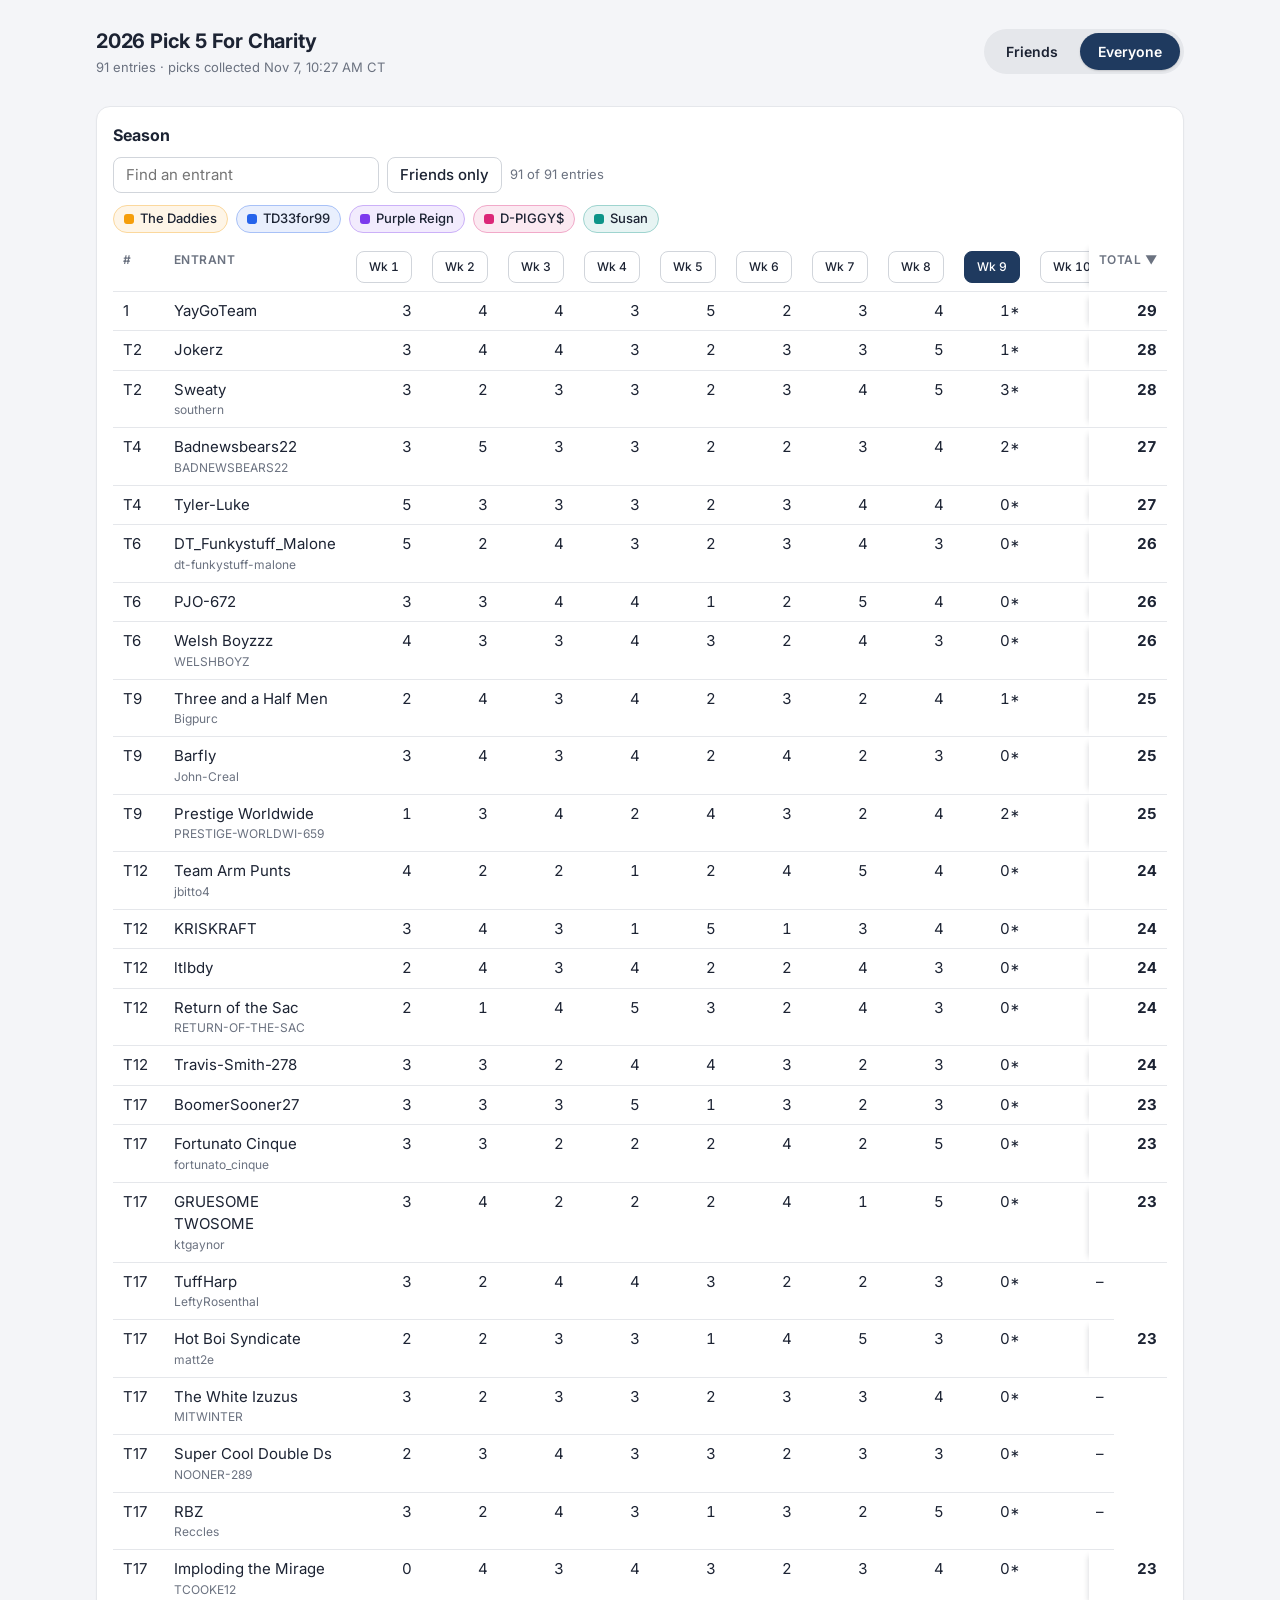
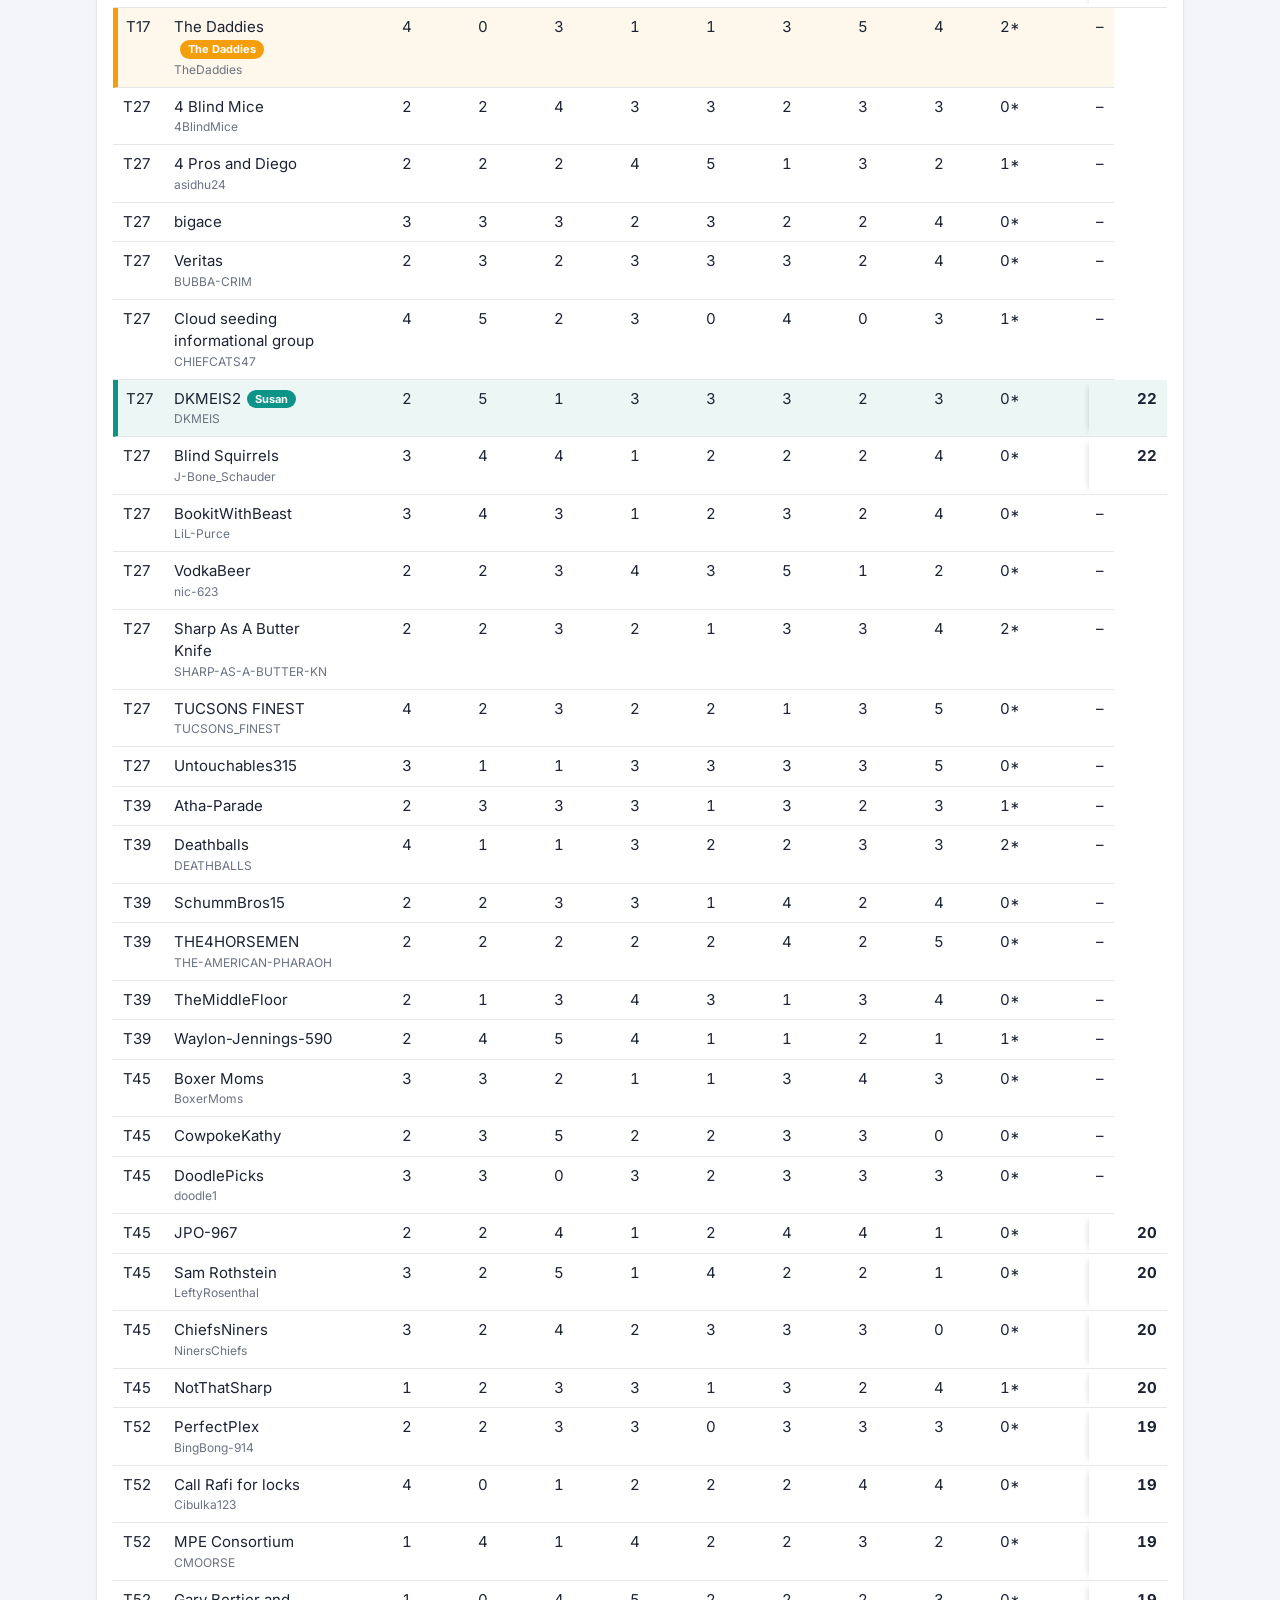
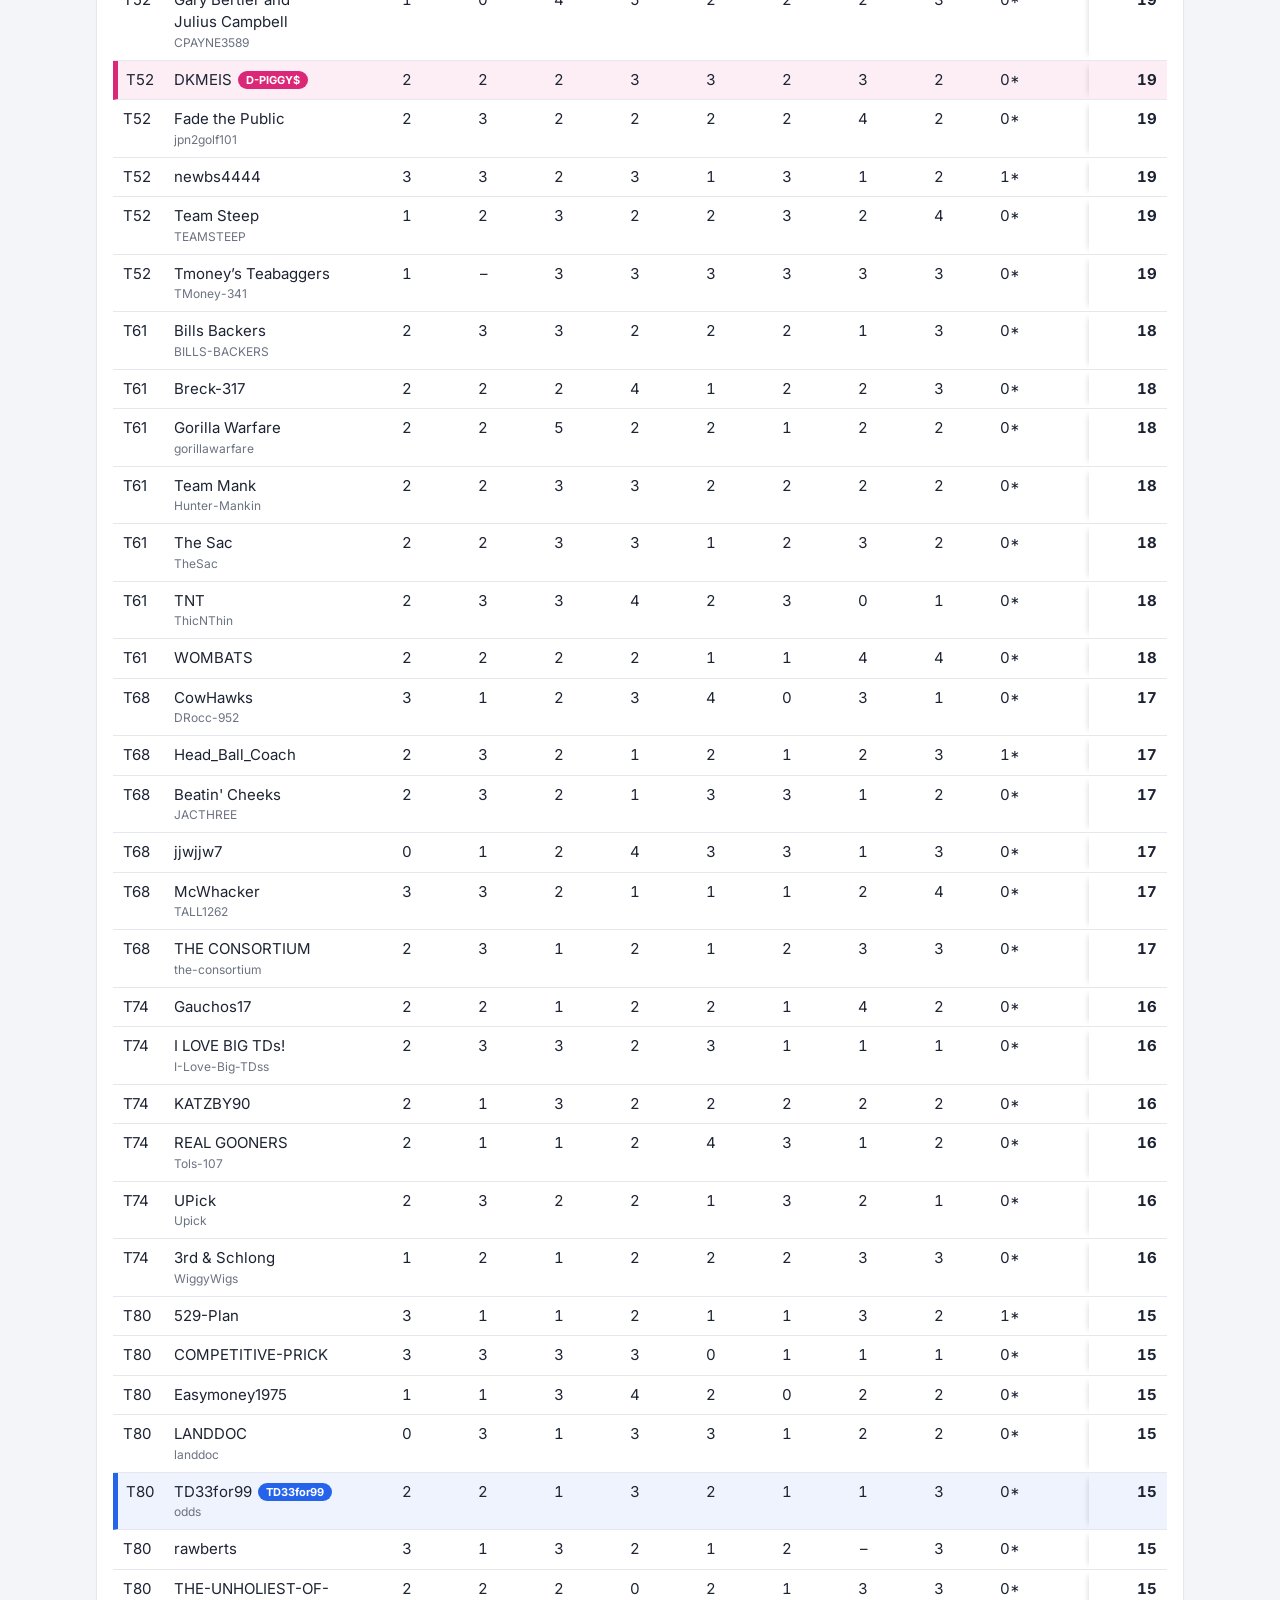
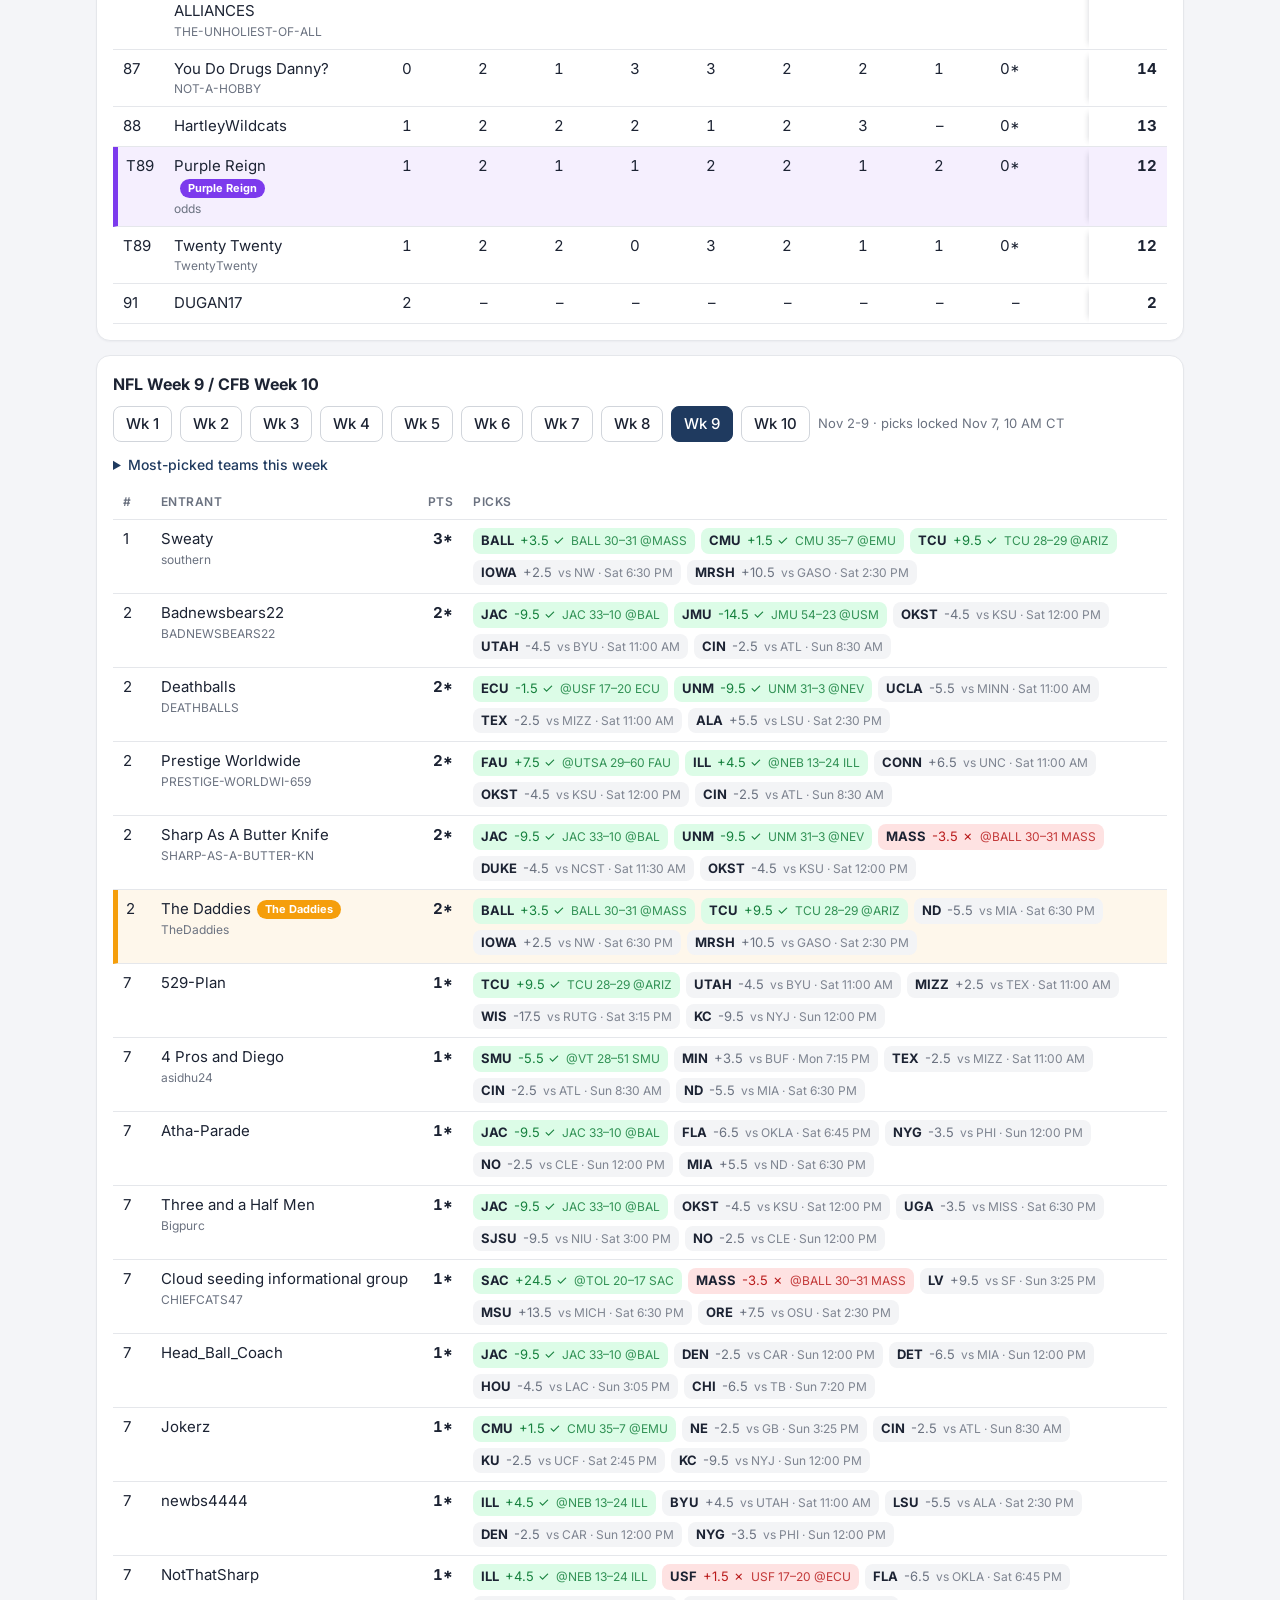
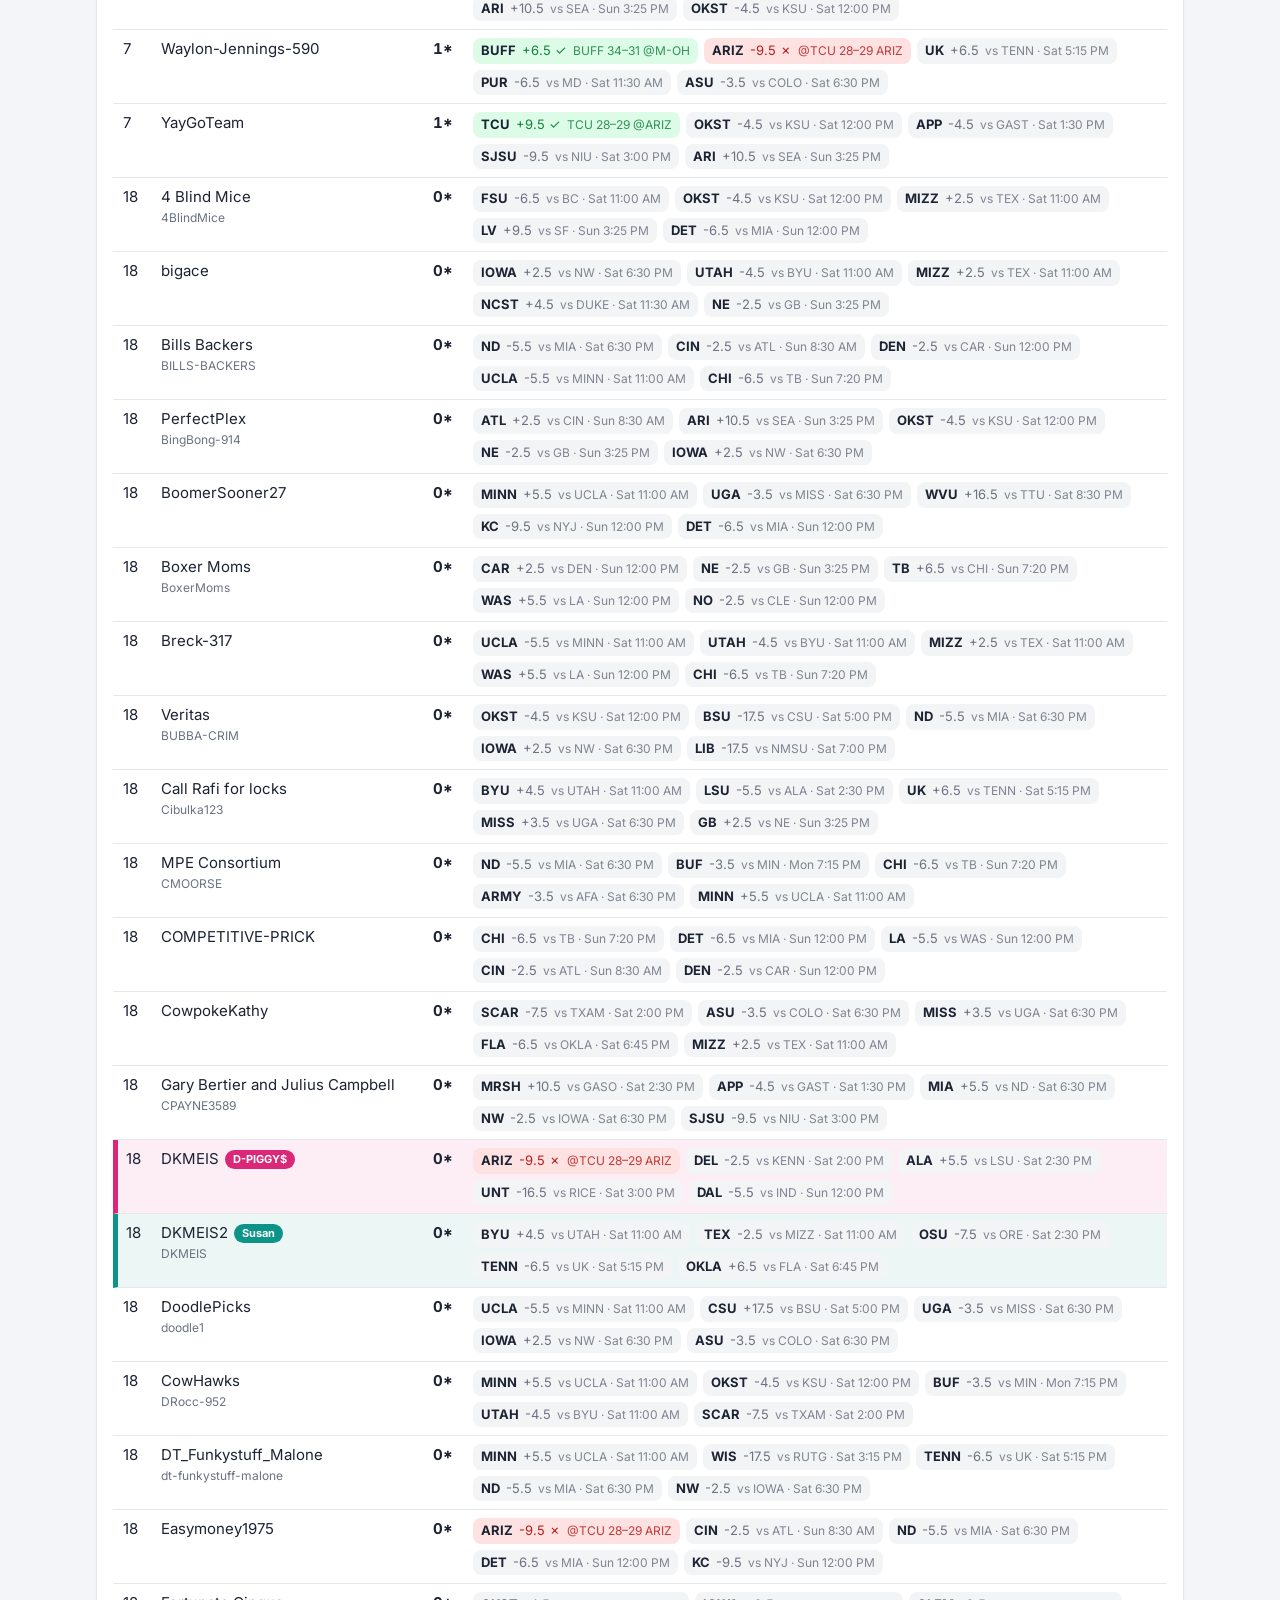
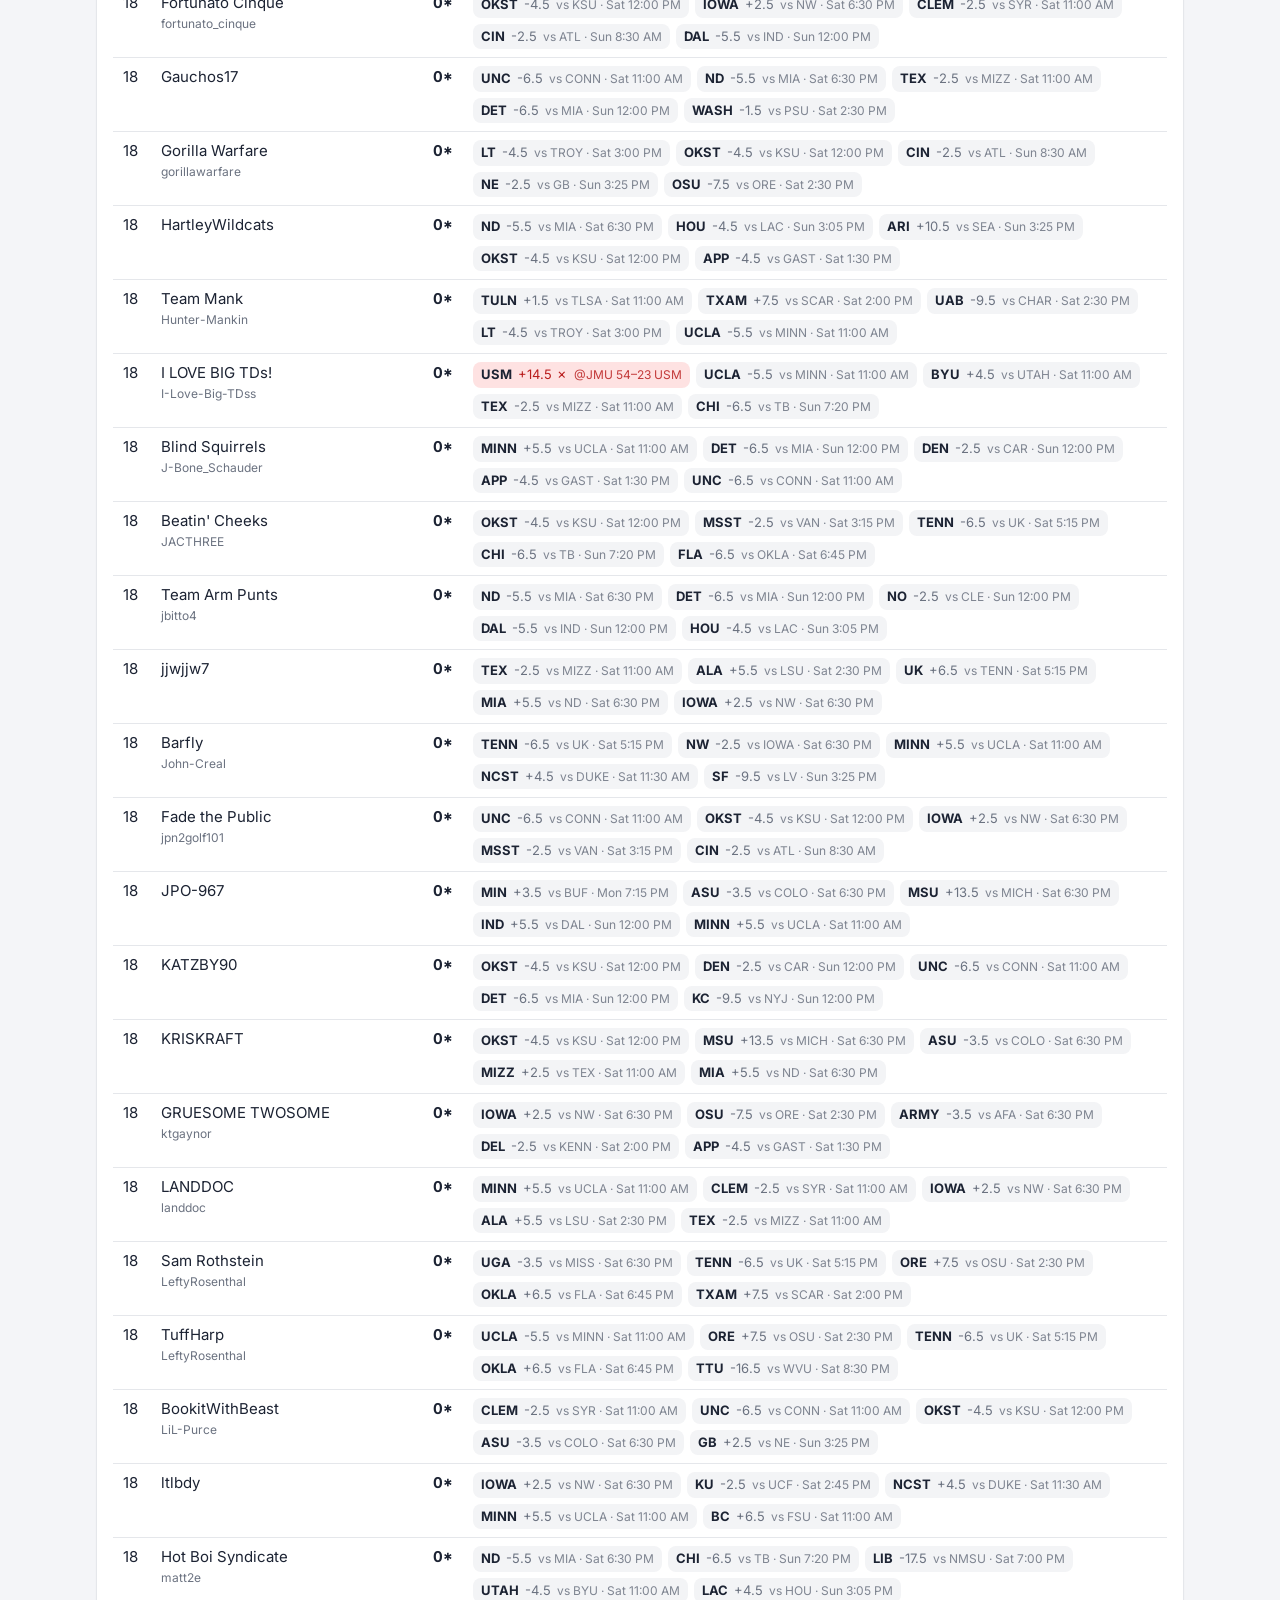
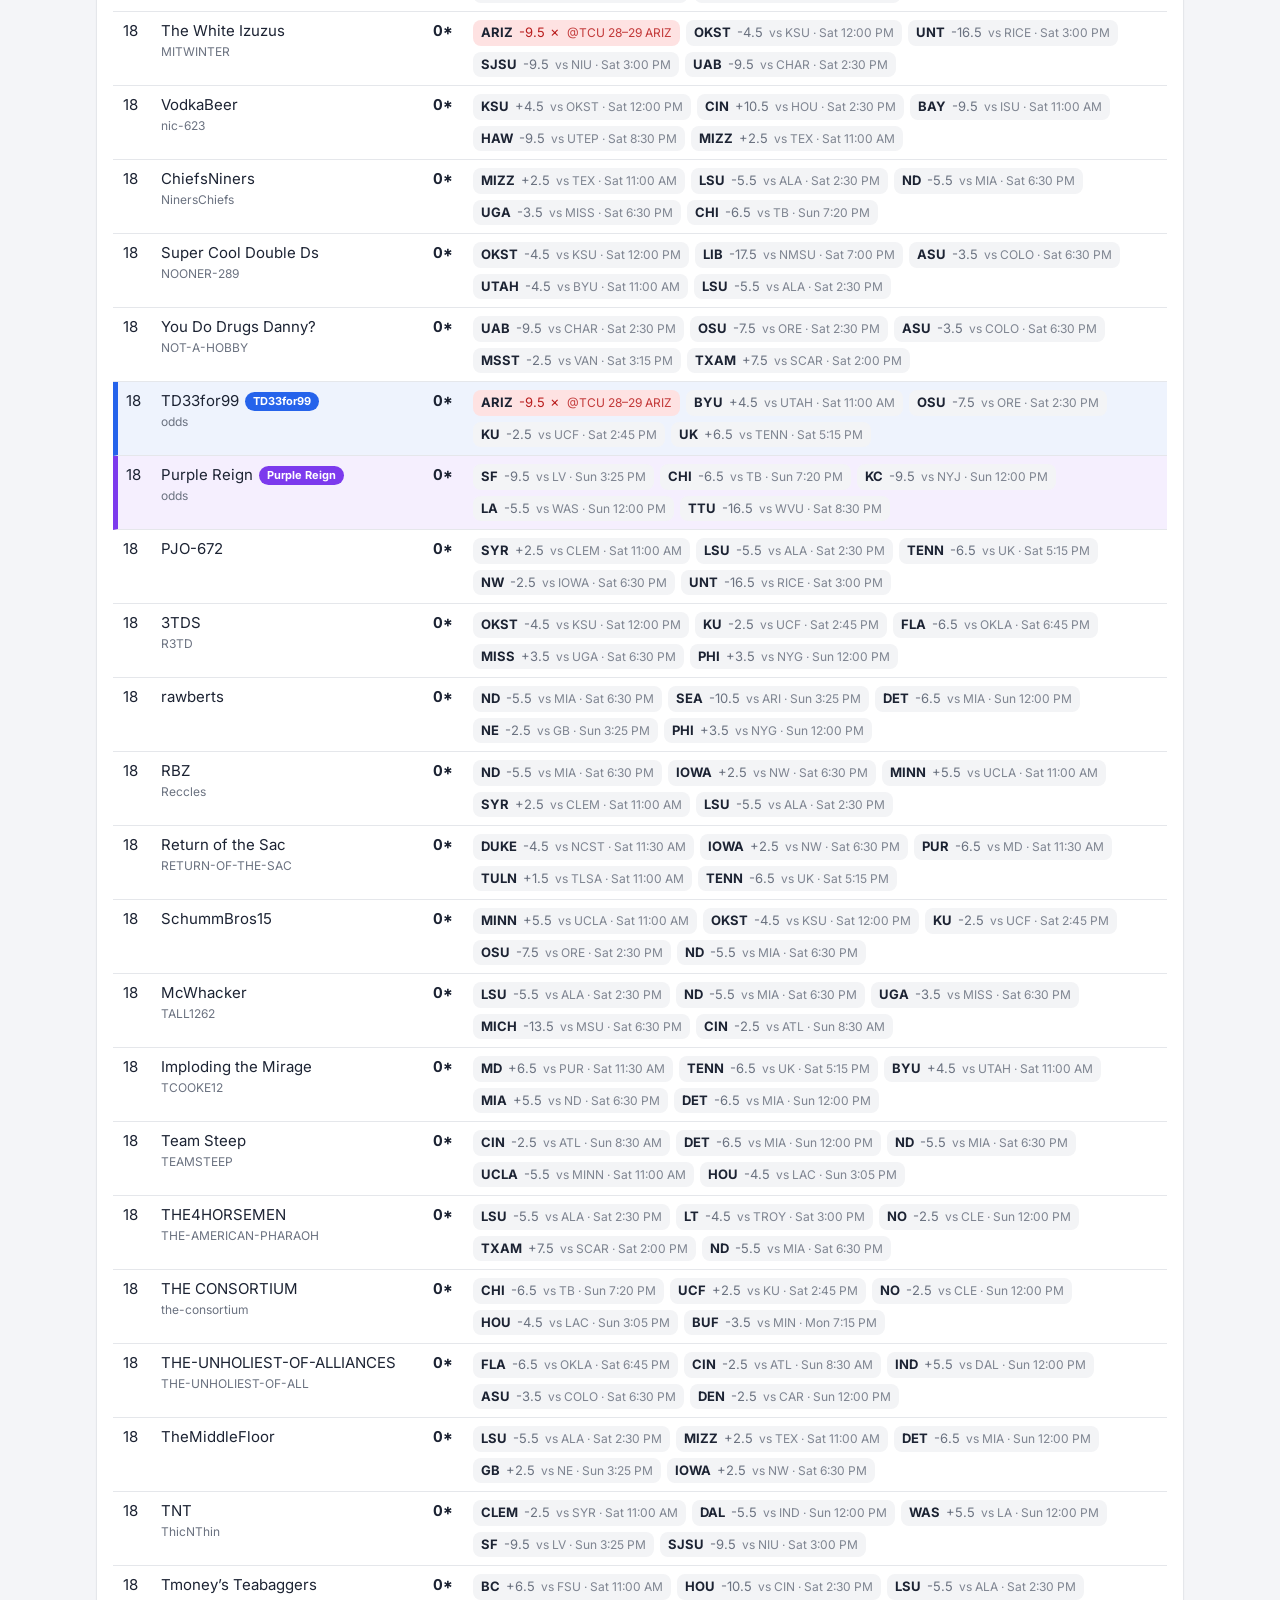
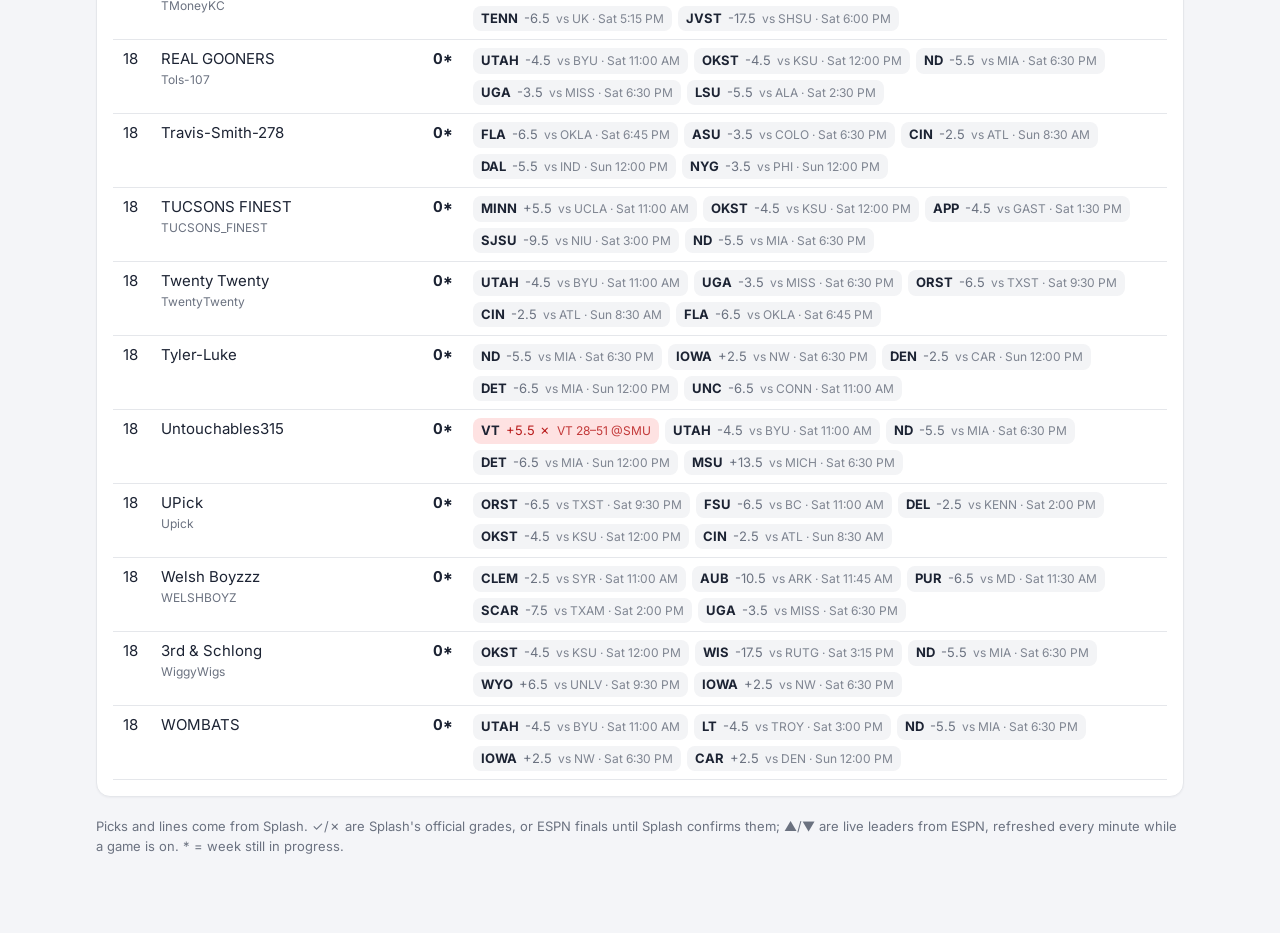
==== commit 64238585: "Version-tag style.css/app.js links so browsers fetch the new Total-column layout instead of a cached" ====
--- a/everyone.html
+++ b/everyone.html
@@ -7,7 +7,7 @@
 <title>Pick 5 — everyone</title>
 <link rel="preconnect" href="https://fonts.googleapis.com">
 <link href="https://fonts.googleapis.com/css2?family=Inter:wght@400;500;600;700&display=swap" rel="stylesheet">
-<link rel="stylesheet" href="style.css">
+<link rel="stylesheet" href="style.css?v=20261107">
 </head>
 <body data-mode="everyone">
 <main>
@@ -44,6 +44,6 @@
   <p class="note" id="note"></p>
 </main>
 
-<script src="app.js"></script>
+<script src="app.js?v=20261107"></script>
 </body>
 </html>
--- a/style.css
+++ b/style.css
@@ -72,8 +72,19 @@
 .legend .chip { display: inline-flex; align-items: center; gap: 6px; border: 1px solid color-mix(in srgb, var(--fc) 40%, #fff); background: color-mix(in srgb, var(--fc) 10%, #fff); color: var(--ink); border-radius: 999px; padding: 3px 10px; font-size: 13px; }
 .legend .chip:hover { background: color-mix(in srgb, var(--fc) 22%, #fff); }
 .legend .chip::before { content: ""; display: inline-block; width: 10px; height: 10px; border-radius: 3px; background: var(--fc); }
-@keyframes flash { 0%, 60% { box-shadow: inset 0 0 0 999px color-mix(in srgb, var(--fc) 35%, #fff); } 100% { box-shadow: none; } }
+@keyframes flash { 0%, 60% { box-shadow: inset 0 0 0 999px color-mix(in srgb, var(--fc, var(--accent)) 35%, #fff); } 100% { box-shadow: none; } }
 tr.flash td { animation: flash 1.8s ease-out; }
+#season tbody tr[data-id] { cursor: pointer; }
+thead button.sort { border: 0; background: none; padding: 0; font: inherit; color: inherit; text-transform: inherit; letter-spacing: inherit; }
+thead button.sort:hover { color: var(--ink); }
+/* Season table: long entrant names wrap, and Total stays pinned at the right edge so it never
+   scrolls out of sight as weeks are added (Everyone page, 11/7/26: Total was off-screen). */
+#season td:nth-child(2) { white-space: normal; min-width: 150px; max-width: 240px; }
+#season th:last-child, #season td:last-child { position: sticky; right: 0; background: var(--card); box-shadow: -6px 0 6px -6px rgba(16,24,40,.18); }
+#season thead th:last-child { z-index: 2; }
+#season tbody tr:hover td:last-child { background: var(--band); }
+#season tr[data-f] td:last-child { background: color-mix(in srgb, var(--fc) 8%, #fff); }
+#season tr[data-f]:hover td:last-child { background: color-mix(in srgb, var(--fc) 14%, #fff); }
 
 /* friends board (index.html) */
 .entry { border-top: 1px solid var(--rule); padding: 12px 0; }
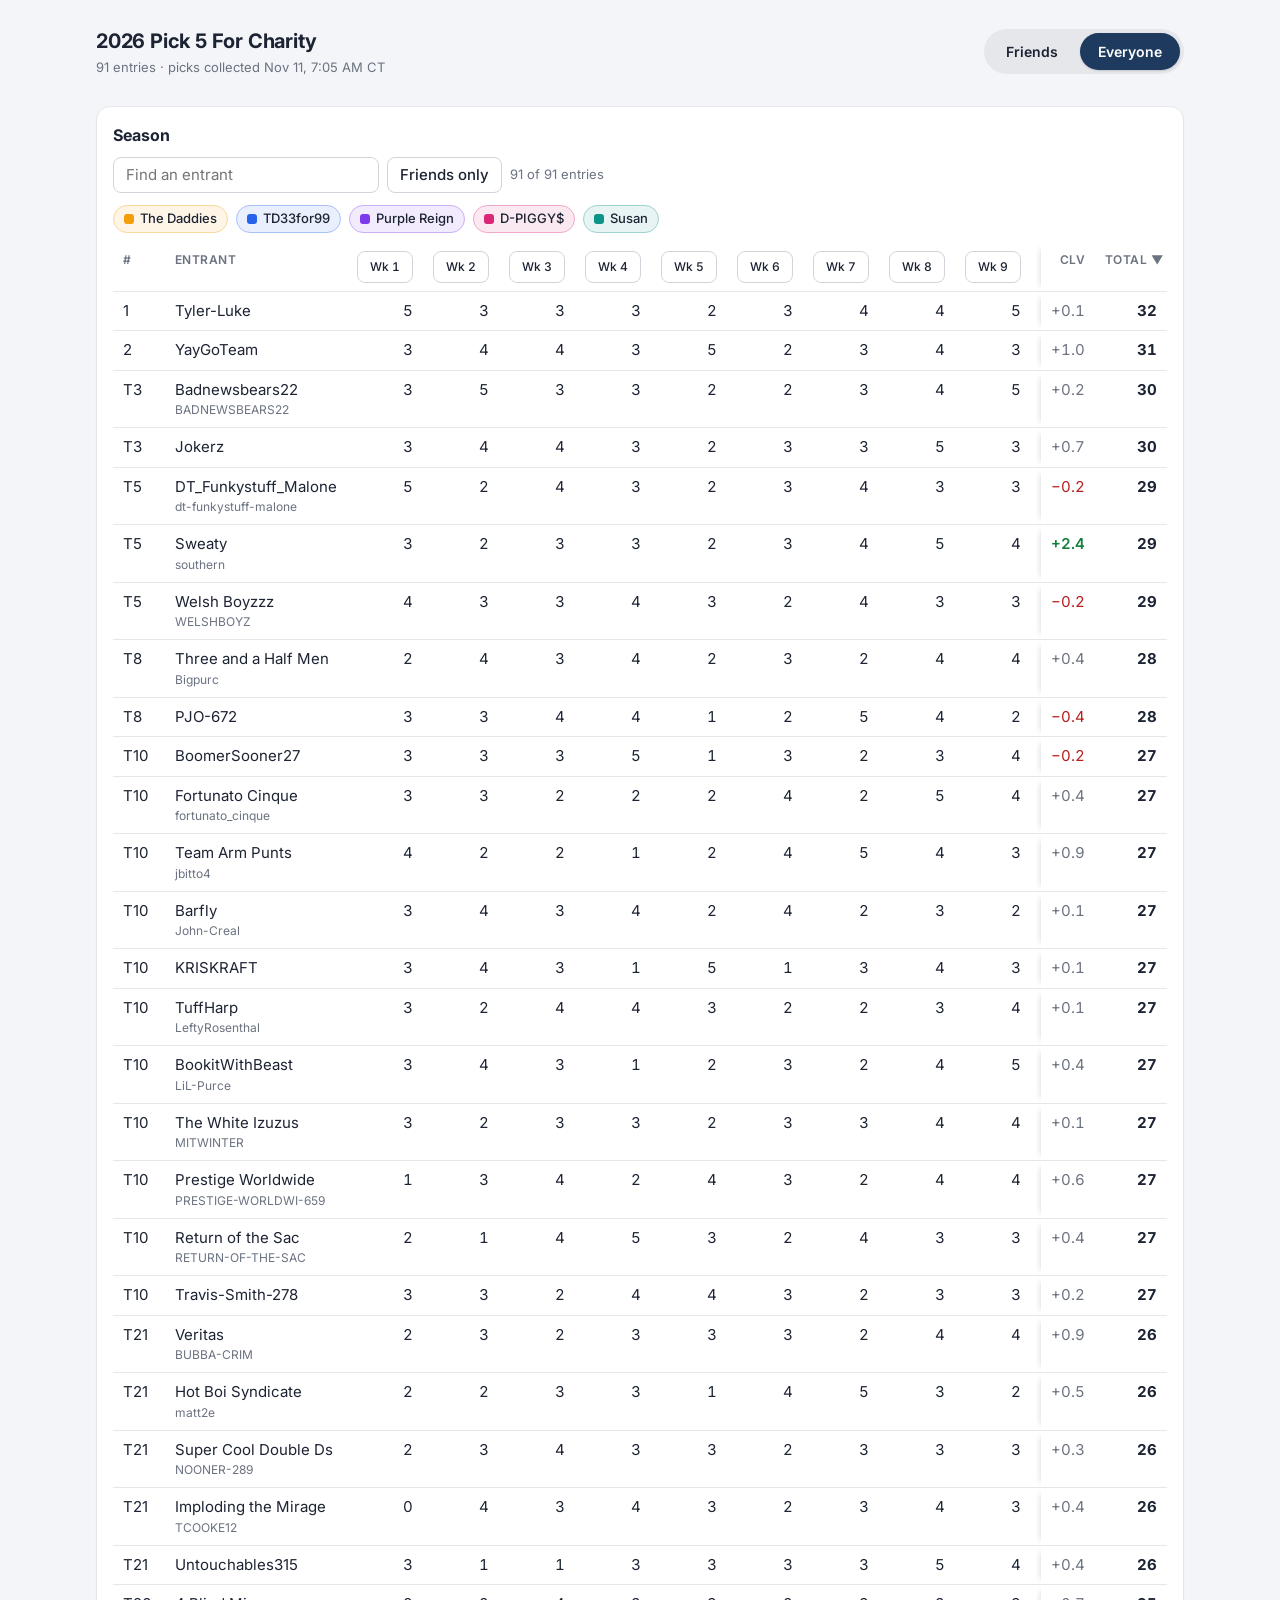
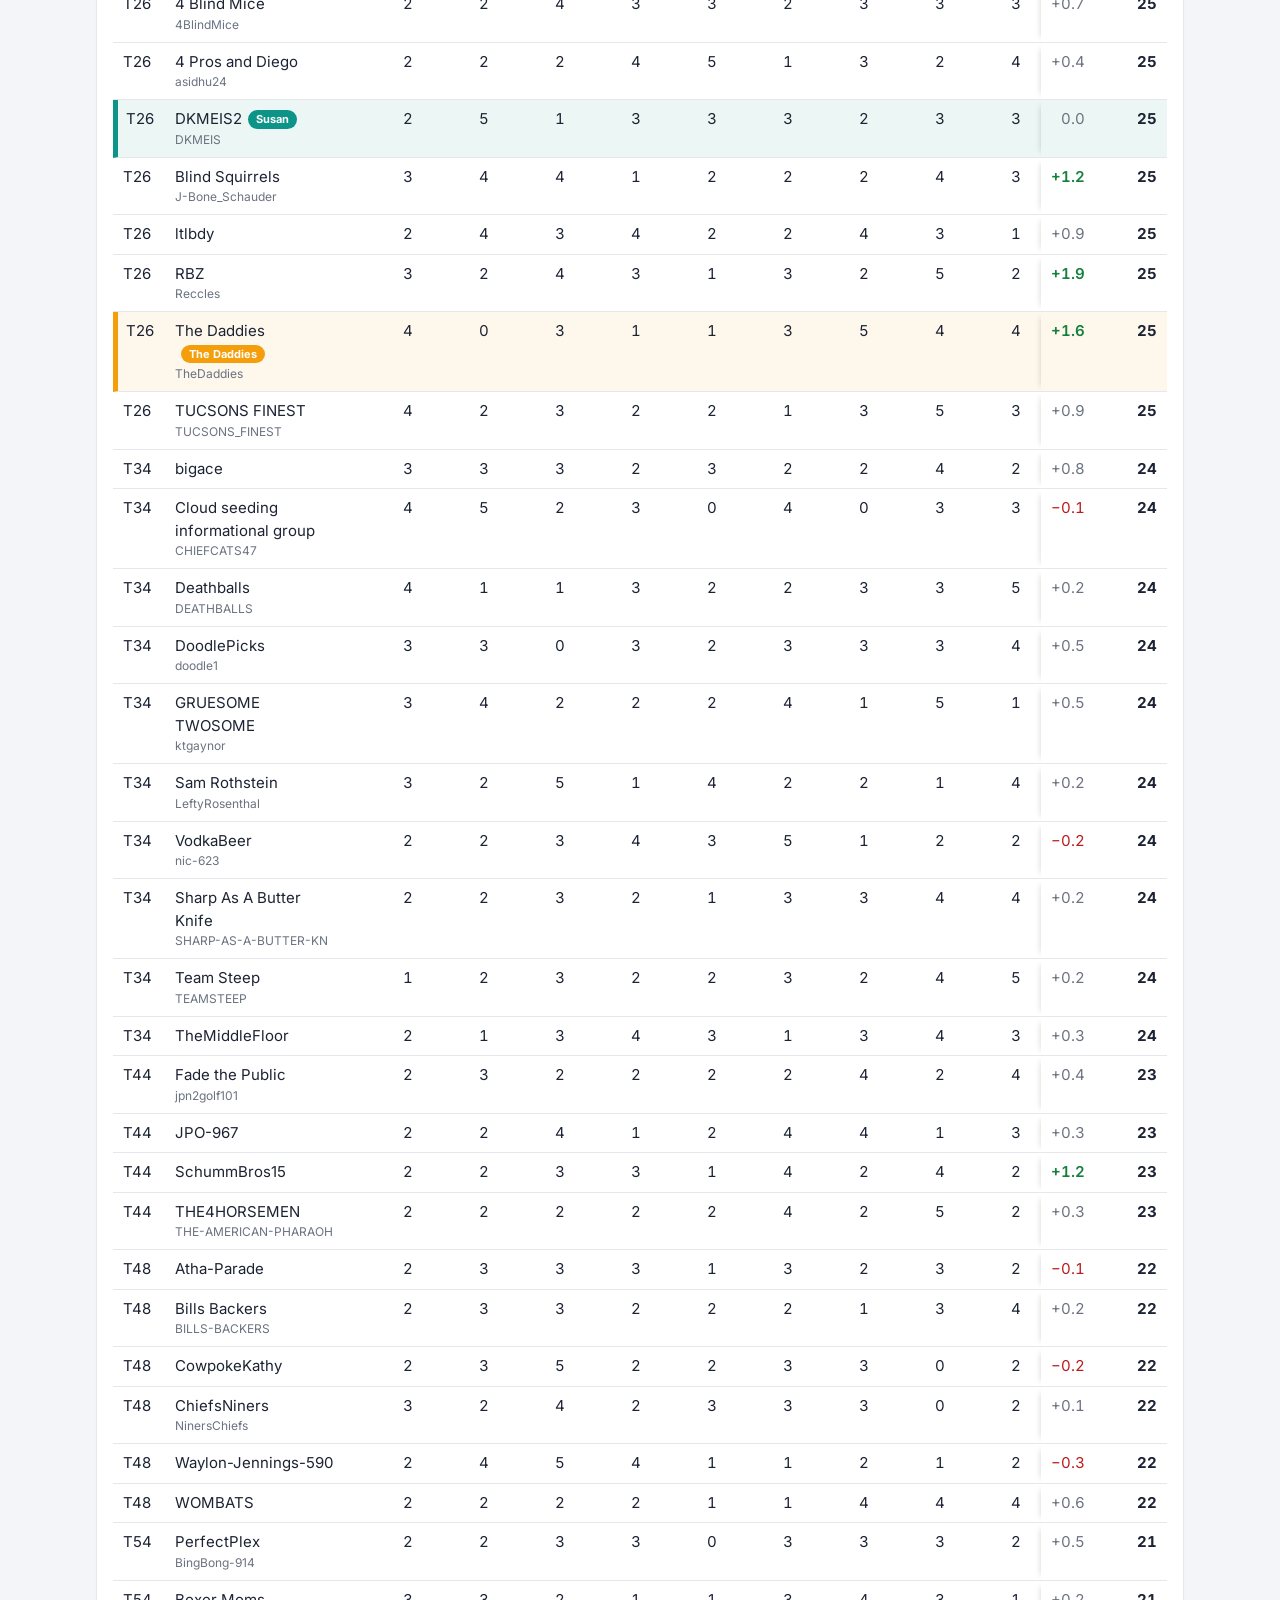
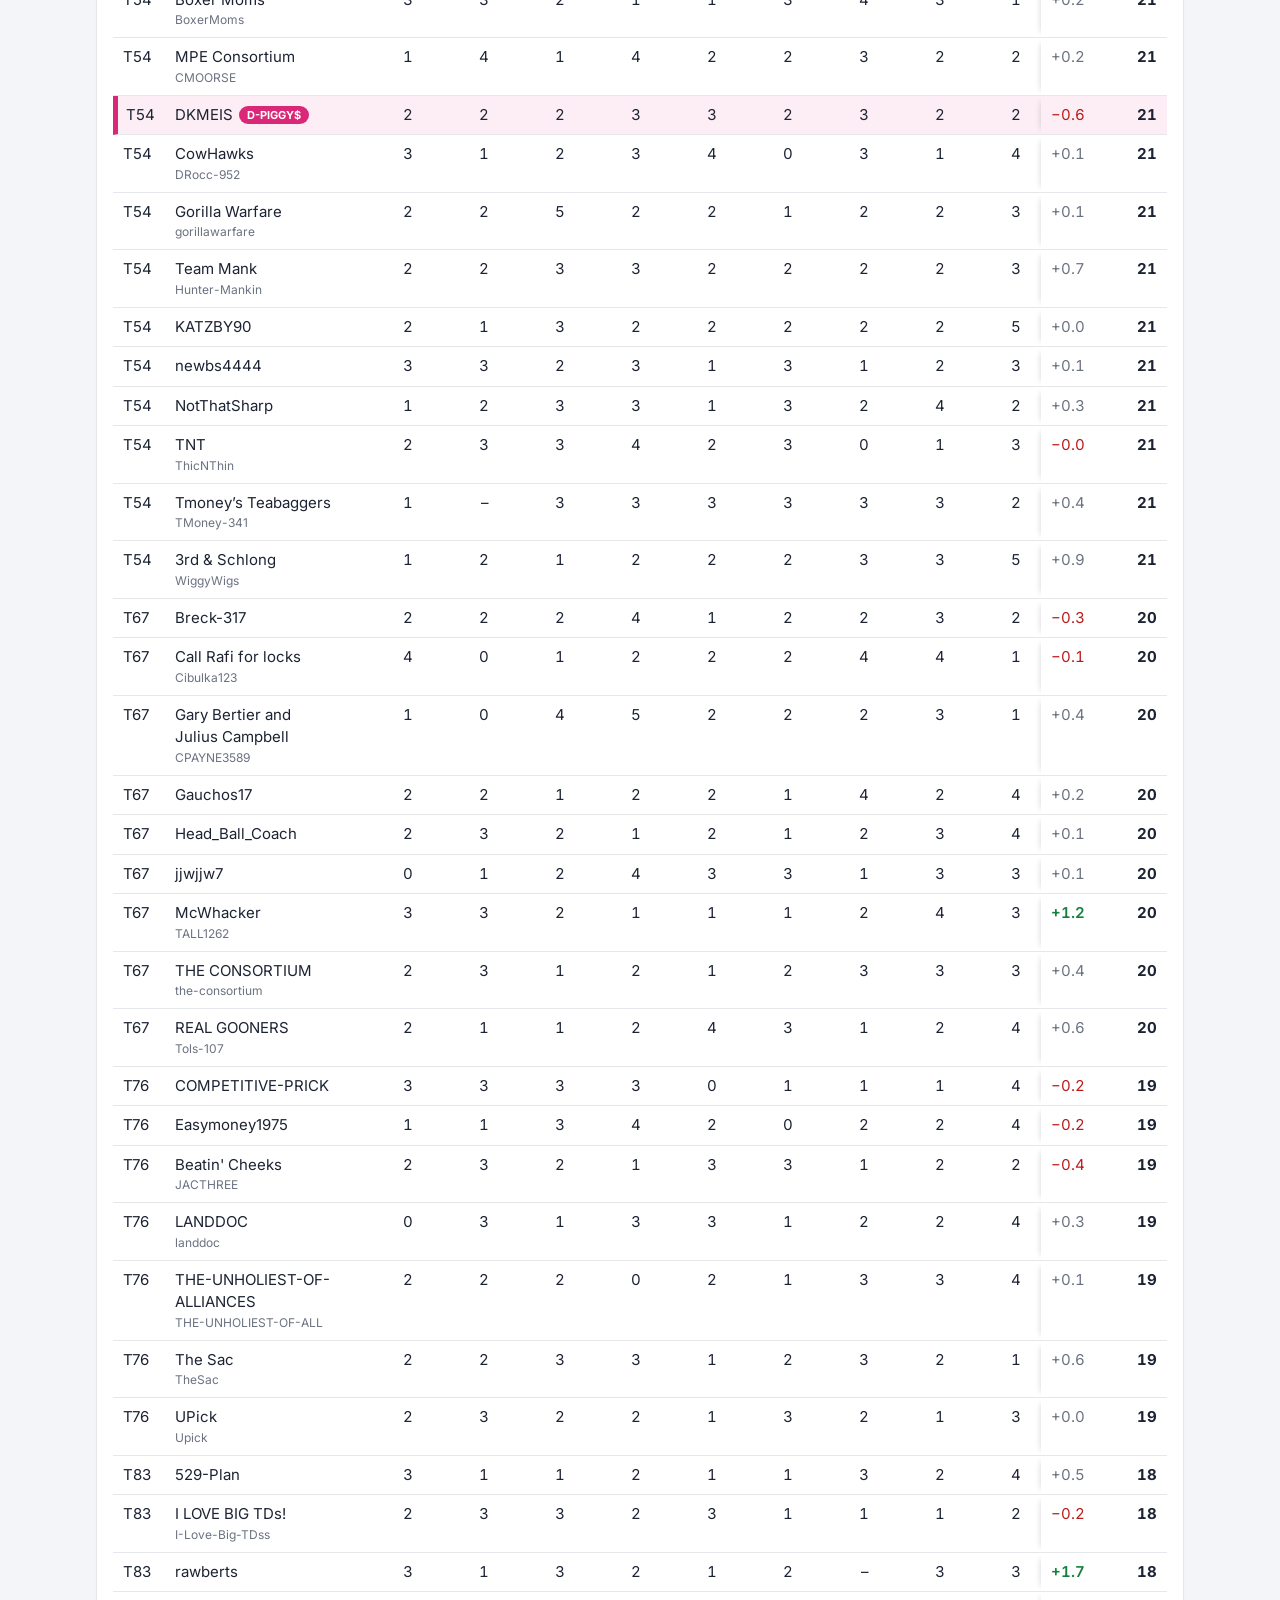
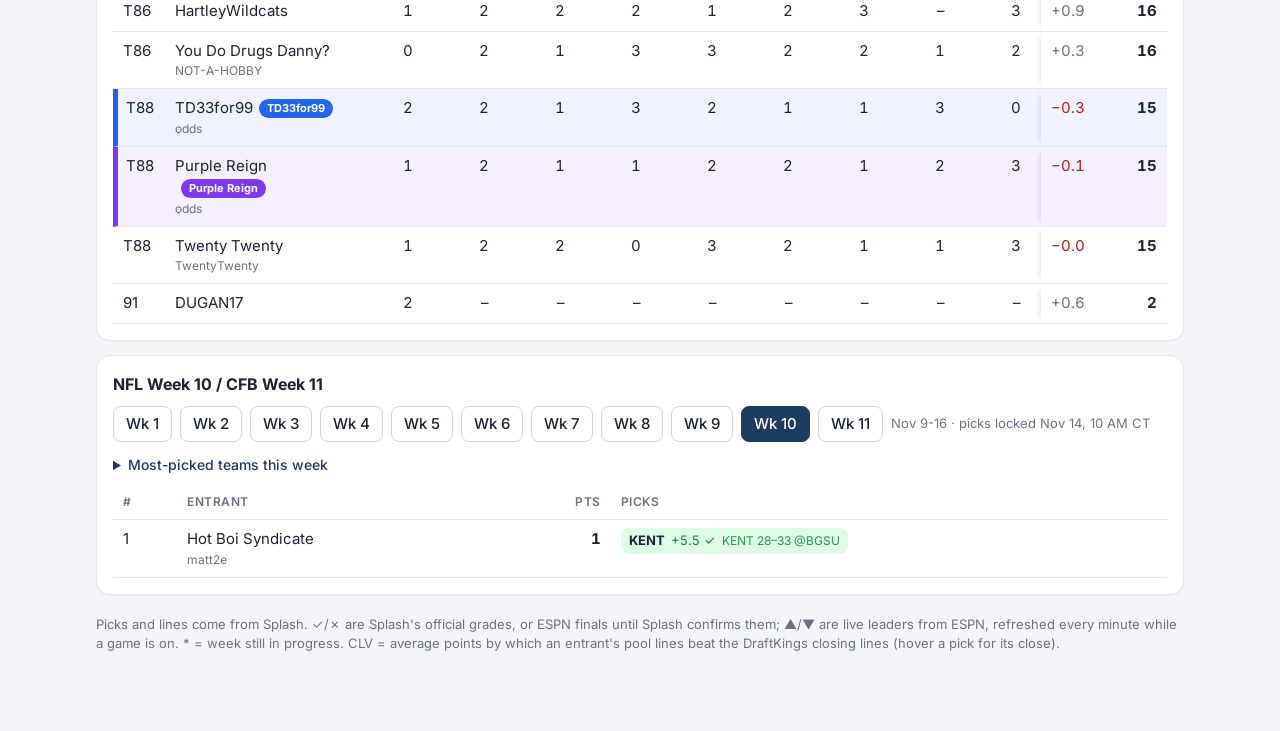
==== commit 3f629bbc: "Season table: CLV column (average points each entrant's frozen pool lines beat the DraftKings close)" ====
--- a/everyone.html
+++ b/everyone.html
@@ -7,7 +7,7 @@
 <title>Pick 5 — everyone</title>
 <link rel="preconnect" href="https://fonts.googleapis.com">
 <link href="https://fonts.googleapis.com/css2?family=Inter:wght@400;500;600;700&display=swap" rel="stylesheet">
-<link rel="stylesheet" href="style.css?v=20261107">
+<link rel="stylesheet" href="style.css?v=20261111">
 </head>
 <body data-mode="everyone">
 <main>
@@ -44,6 +44,6 @@
   <p class="note" id="note"></p>
 </main>
 
-<script src="app.js?v=20261107"></script>
+<script src="app.js?v=20261111"></script>
 </body>
 </html>
--- a/style.css
+++ b/style.css
@@ -107,3 +107,16 @@
   .pick .d { display: none; }
   input[type="search"] { min-width: 150px; flex: 1; }
 }
+
+/* CLV column: pinned just left of Total so both stay in view; green when the entrant averages a point
+   or more better than the close, red when worse than the close. */
+#season th:last-child, #season td:last-child { width: 72px; min-width: 72px; max-width: 72px; box-sizing: border-box; }
+#season .clv { position: sticky; right: 72px; background: var(--card); box-shadow: -6px 0 6px -6px rgba(16,24,40,.18); }
+#season tr:has(.clv) > :last-child { box-shadow: none; }
+#season thead th.clv { z-index: 2; }
+#season tbody tr:hover td.clv { background: var(--band); }
+#season tr[data-f] td.clv { background: color-mix(in srgb, var(--fc) 8%, #fff); }
+#season tr[data-f]:hover td.clv { background: color-mix(in srgb, var(--fc) 14%, #fff); }
+#season td.clv { color: var(--mute); }
+#season td.clv.hi { color: #15803d; font-weight: 600; }
+#season td.clv.lo { color: #b91c1c; }
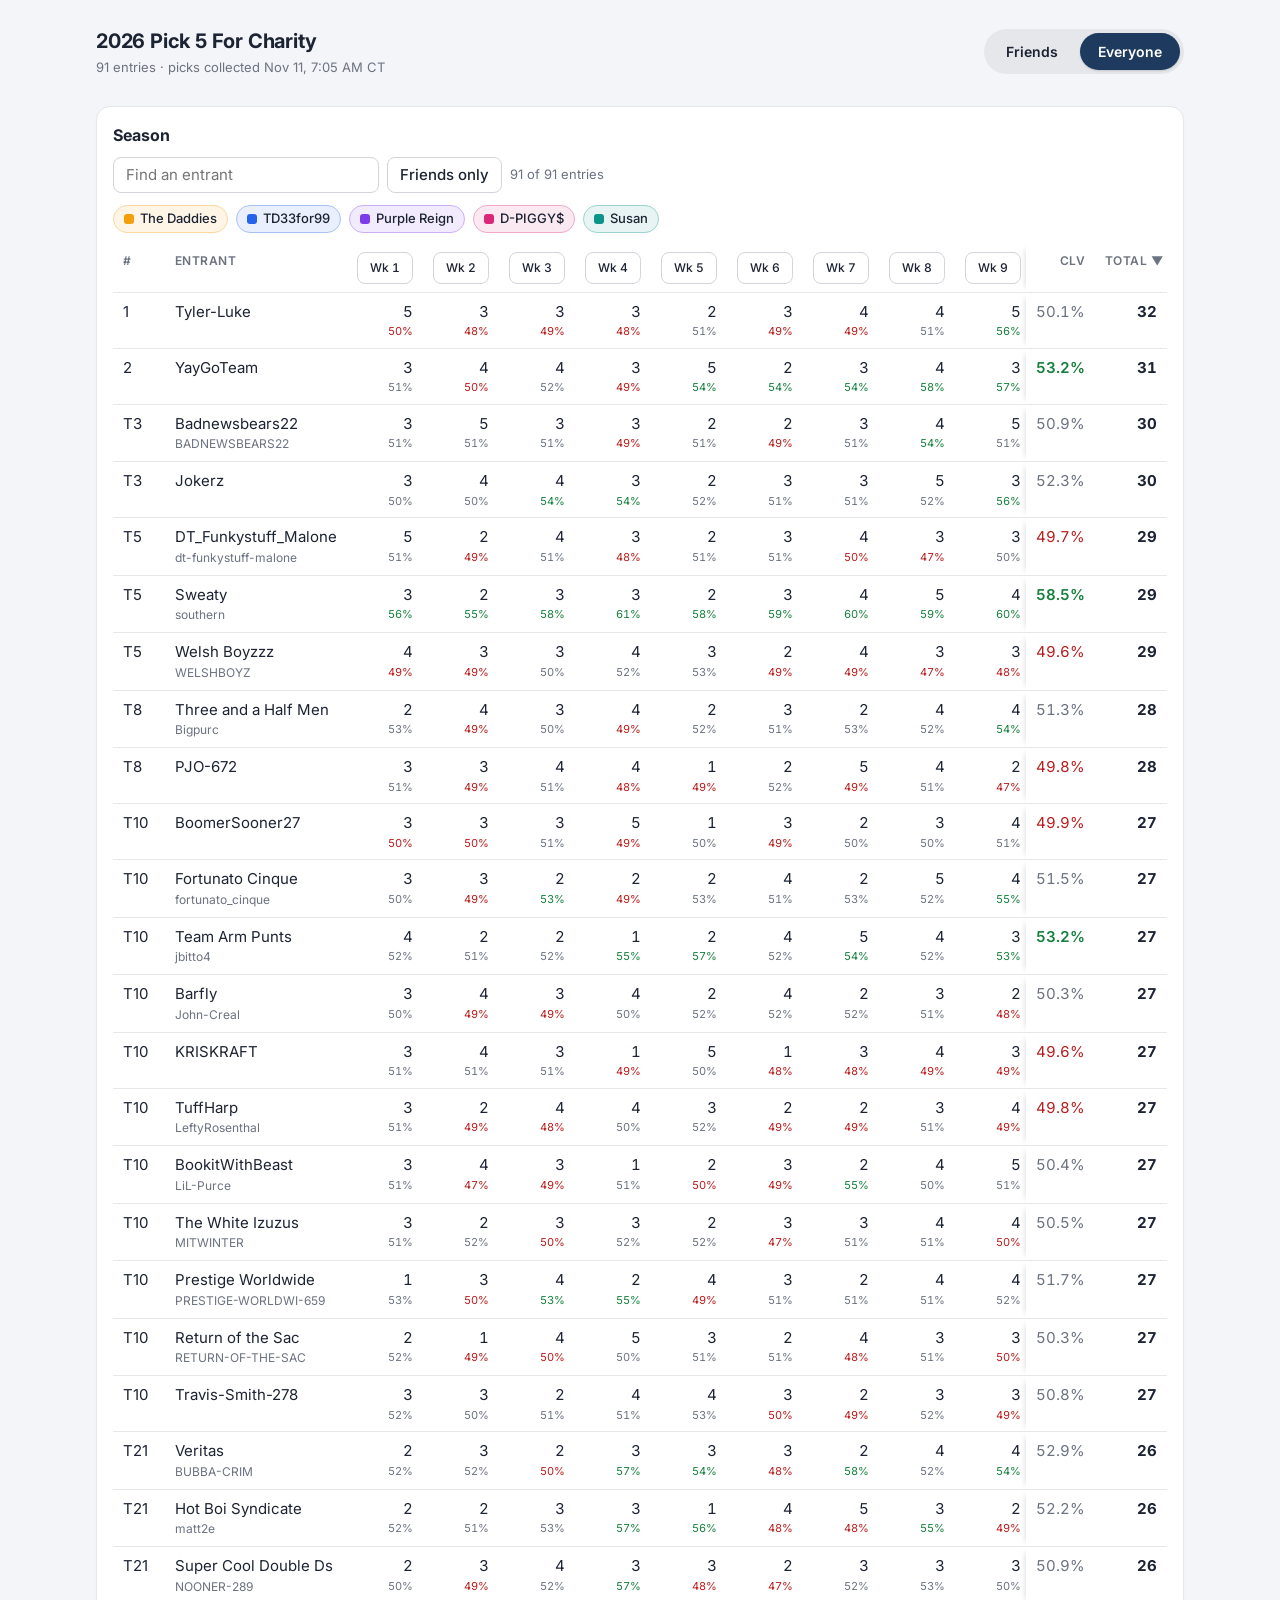
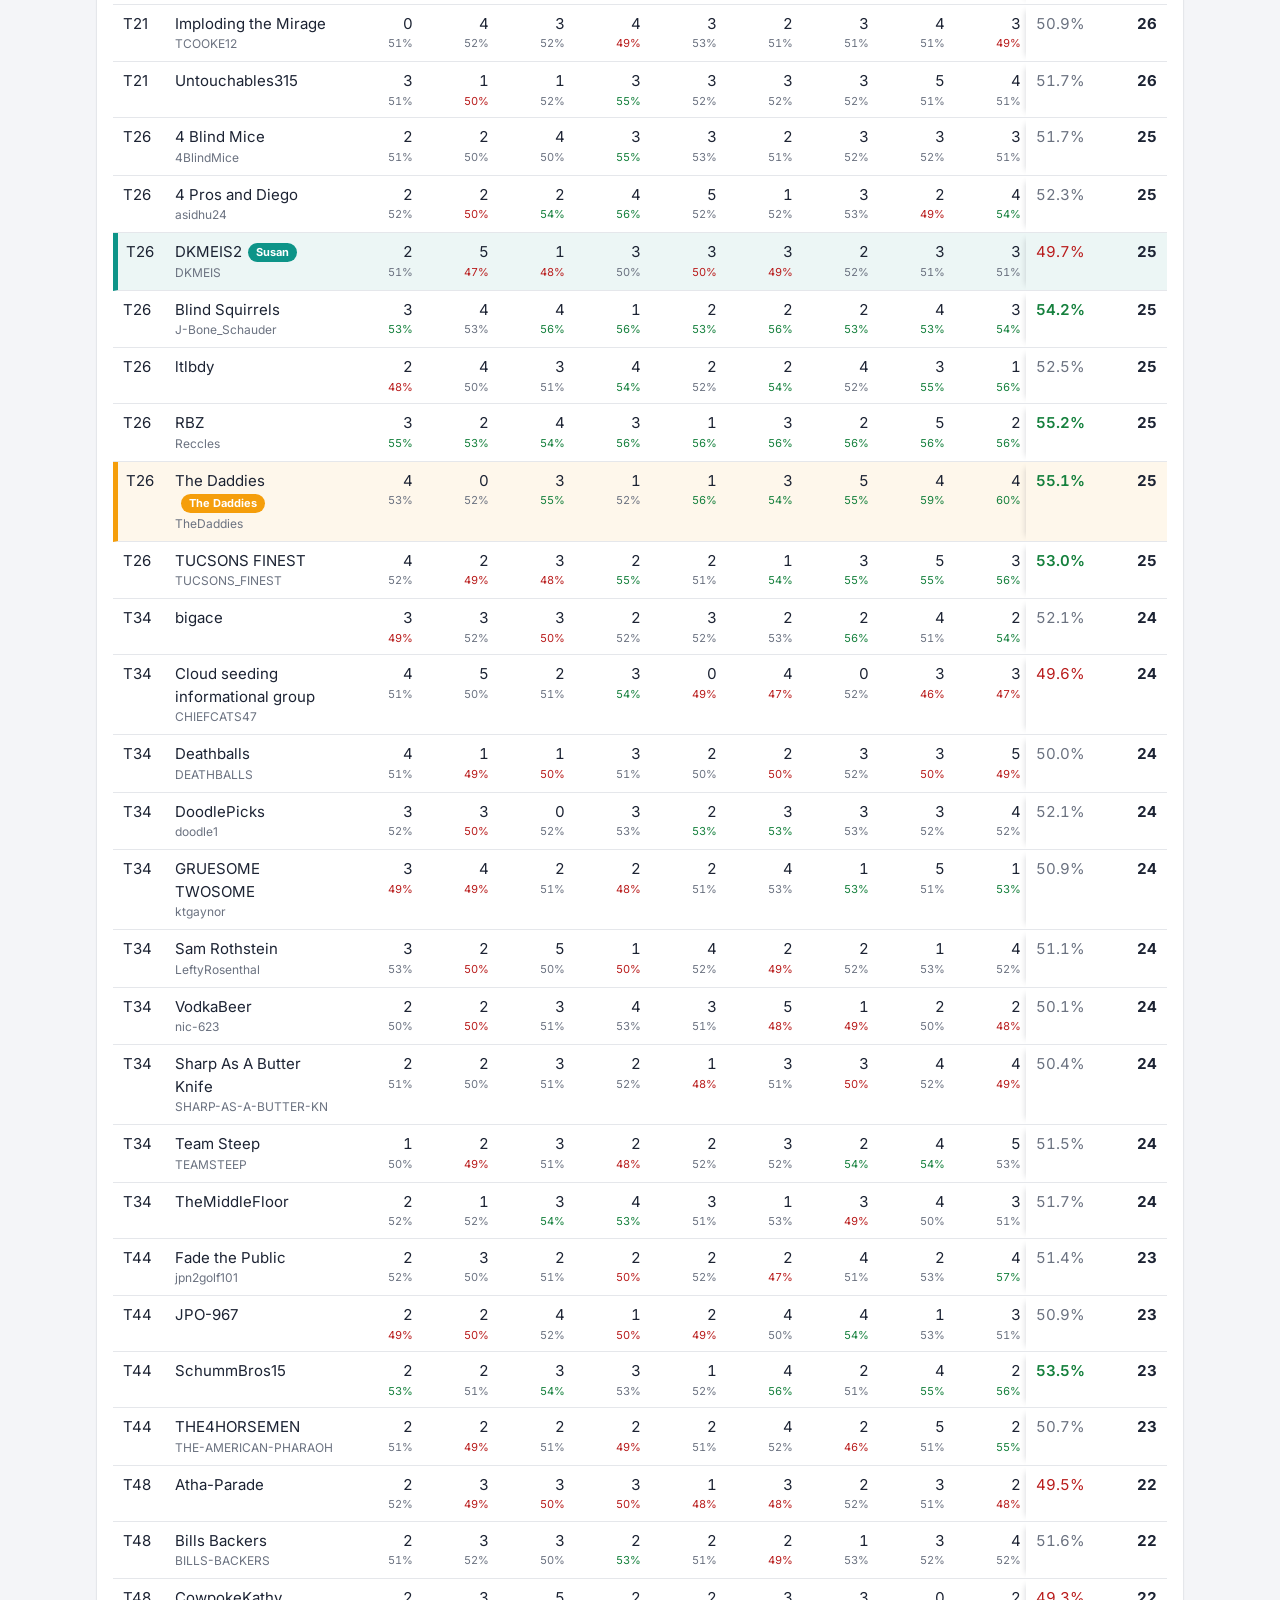
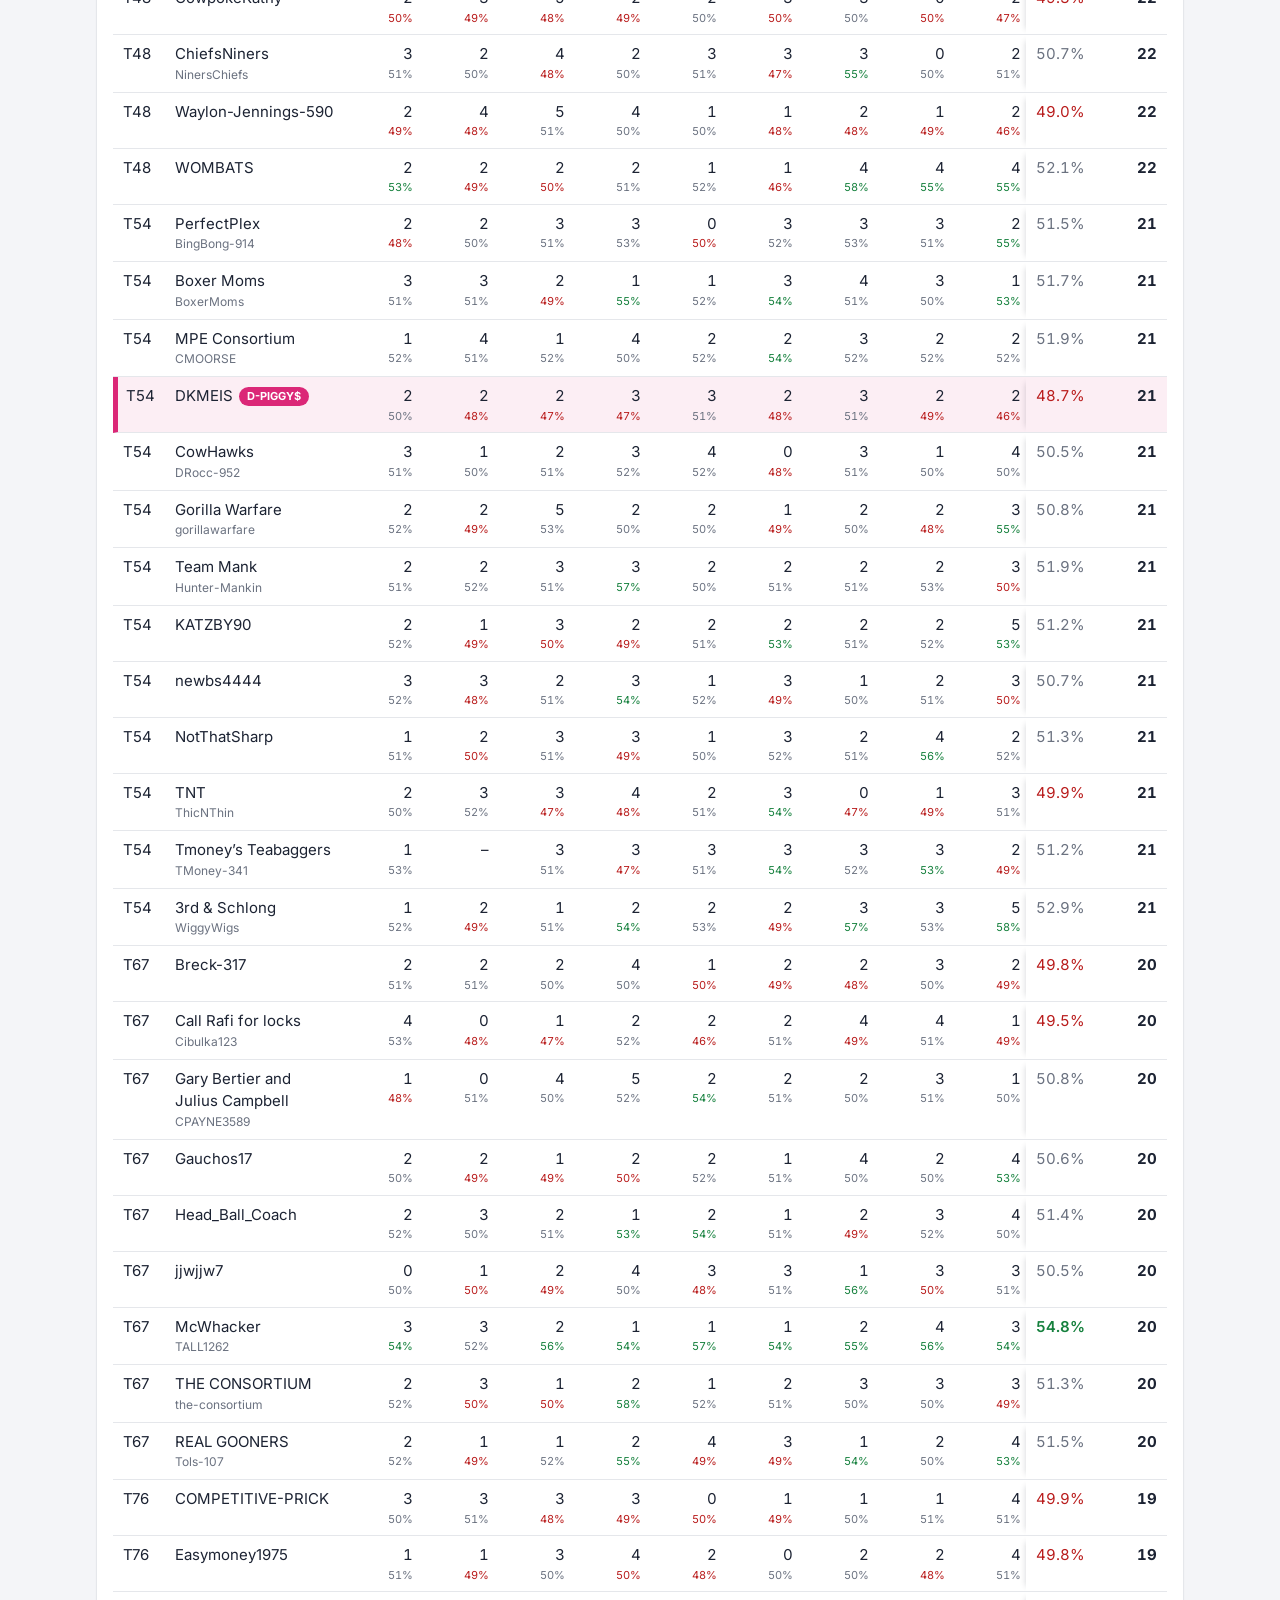
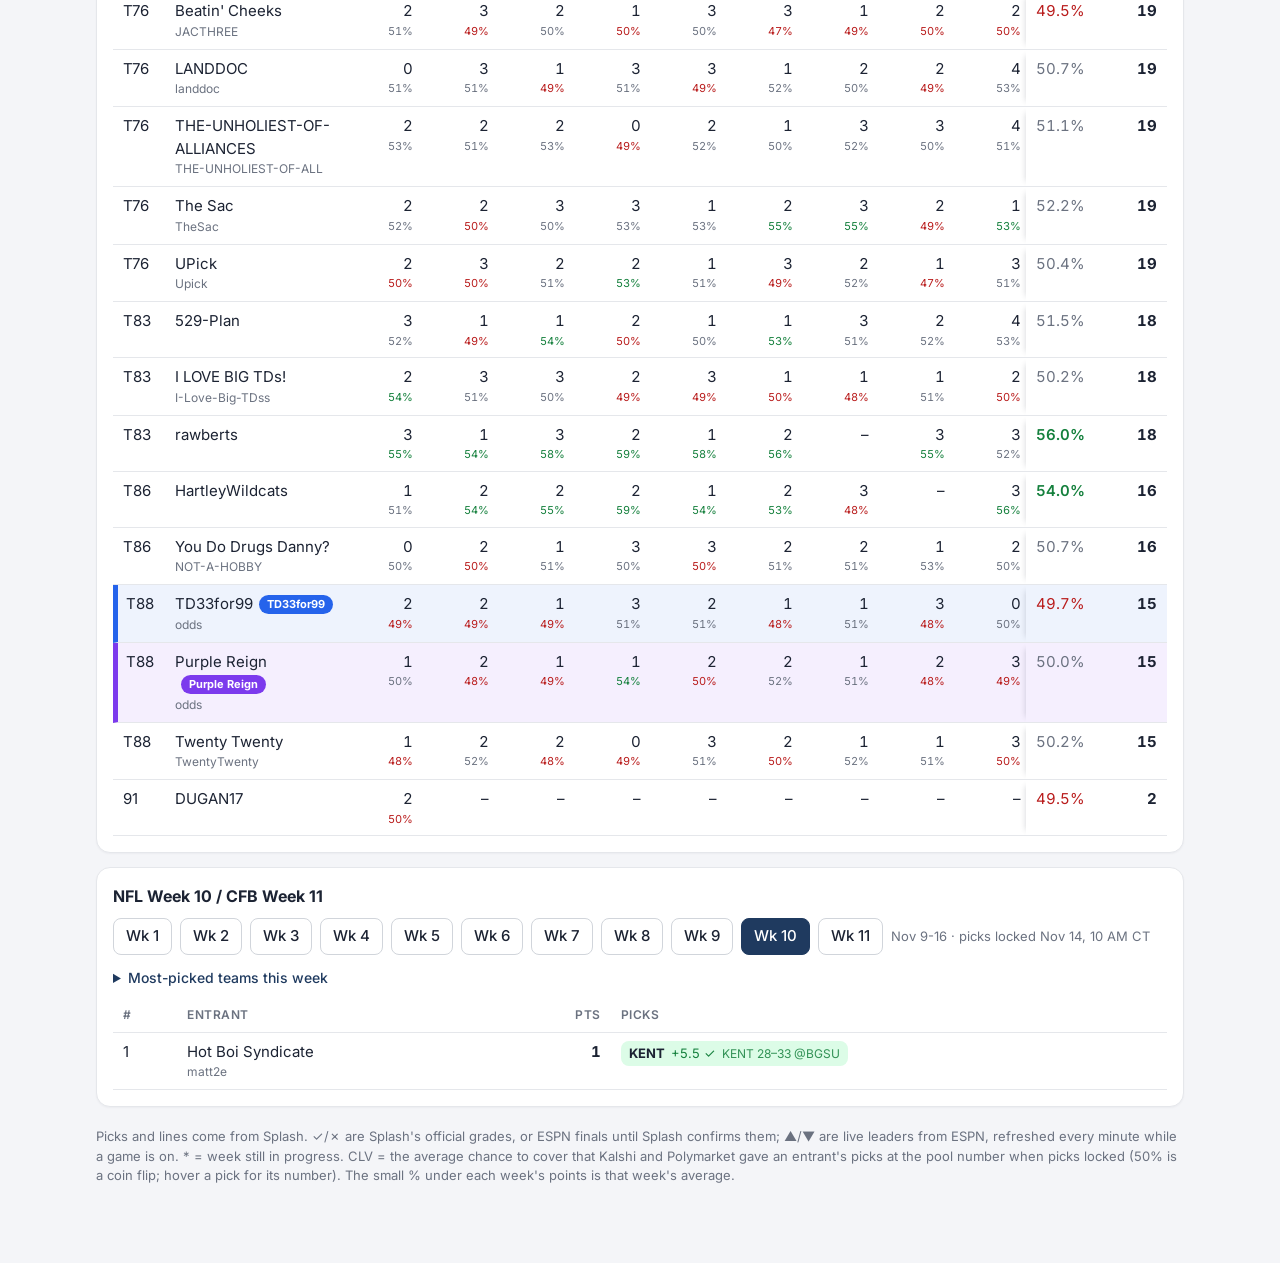
==== commit 8b863344: "CLV column now = Kalshi + Polymarket cover % at the pool number at lock (was DraftKings closing poin" ====
--- a/everyone.html
+++ b/everyone.html
@@ -7,7 +7,7 @@
 <title>Pick 5 — everyone</title>
 <link rel="preconnect" href="https://fonts.googleapis.com">
 <link href="https://fonts.googleapis.com/css2?family=Inter:wght@400;500;600;700&display=swap" rel="stylesheet">
-<link rel="stylesheet" href="style.css?v=20261111">
+<link rel="stylesheet" href="style.css?v=20261111b">
 </head>
 <body data-mode="everyone">
 <main>
@@ -44,6 +44,6 @@
   <p class="note" id="note"></p>
 </main>
 
-<script src="app.js?v=20261111"></script>
+<script src="app.js?v=20261111b"></script>
 </body>
 </html>
--- a/style.css
+++ b/style.css
@@ -108,8 +108,8 @@
   input[type="search"] { min-width: 150px; flex: 1; }
 }
 
-/* CLV column: pinned just left of Total so both stay in view; green when the entrant averages a point
-   or more better than the close, red when worse than the close. */
+/* CLV column: pinned just left of Total so both stay in view; green when the entrant's picks averaged
+   53% or better to cover at lock (Kalshi + Polymarket), red when under 50%. */
 #season th:last-child, #season td:last-child { width: 72px; min-width: 72px; max-width: 72px; box-sizing: border-box; }
 #season .clv { position: sticky; right: 72px; background: var(--card); box-shadow: -6px 0 6px -6px rgba(16,24,40,.18); }
 #season tr:has(.clv) > :last-child { box-shadow: none; }
@@ -120,3 +120,11 @@
 #season td.clv { color: var(--mute); }
 #season td.clv.hi { color: #15803d; font-weight: 600; }
 #season td.clv.lo { color: #b91c1c; }
+
+/* each week's average cover %, small under the week's points */
+#season .wclv { display: block; font-size: 11px; font-weight: 400; color: var(--mute); }
+#season .wclv.hi { color: #15803d; }
+#season .wclv.lo { color: #b91c1c; }
+/* sideways scrollbar above the season table, synced with the one below it */
+.topscroll { overflow-x: auto; overflow-y: hidden; }
+.topscroll > div { height: 1px; }
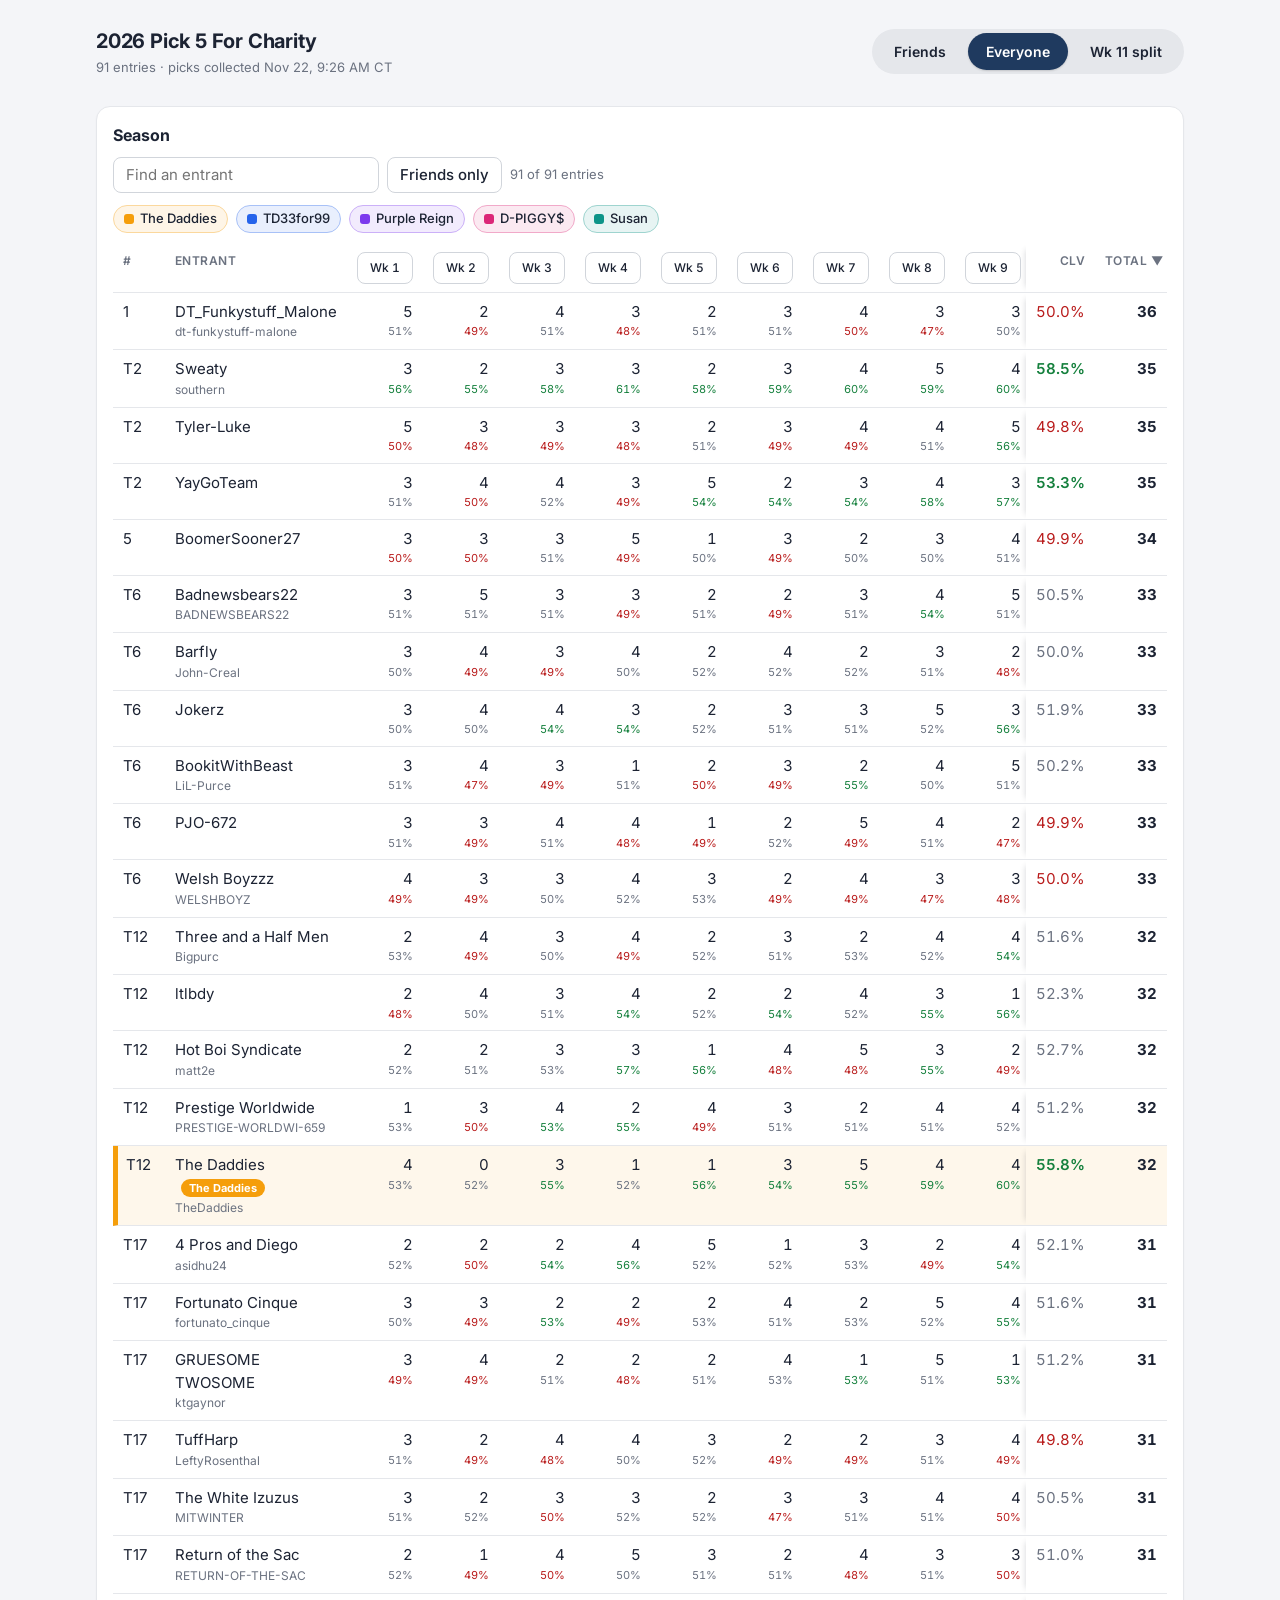
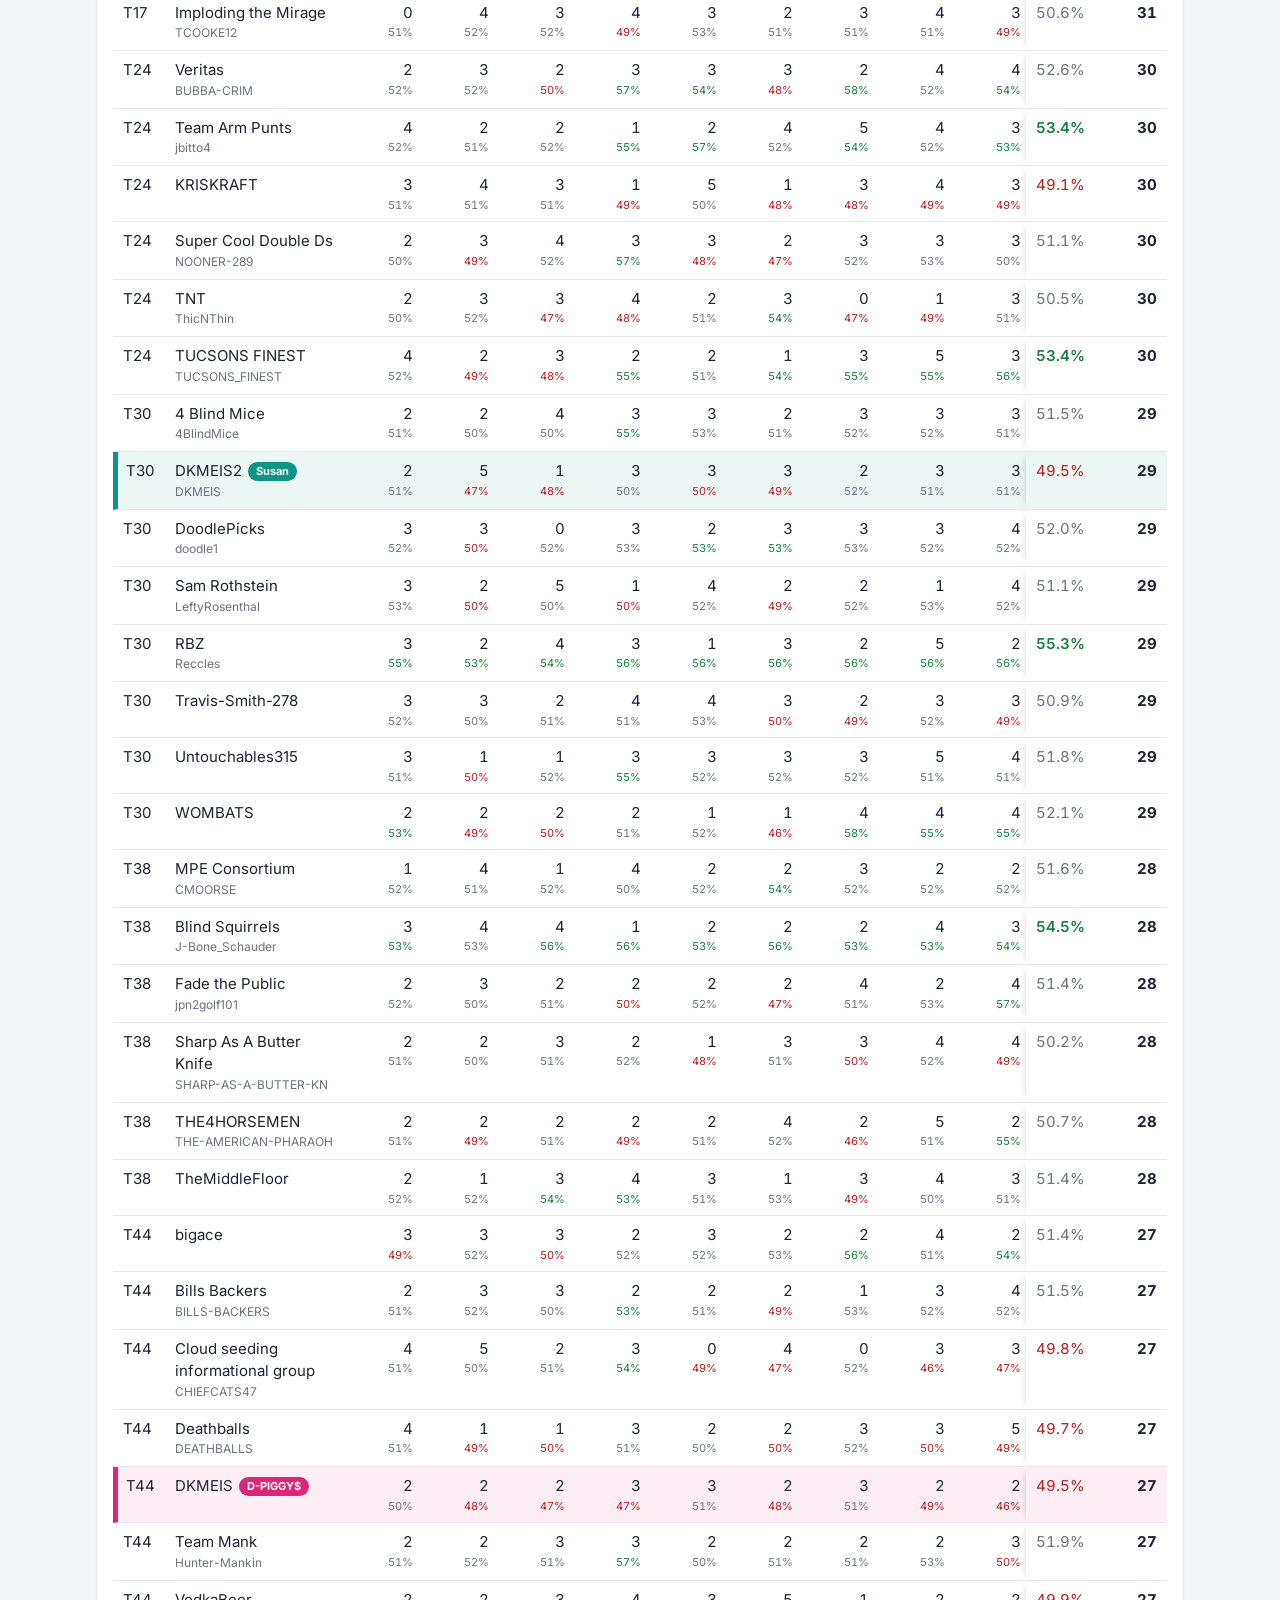
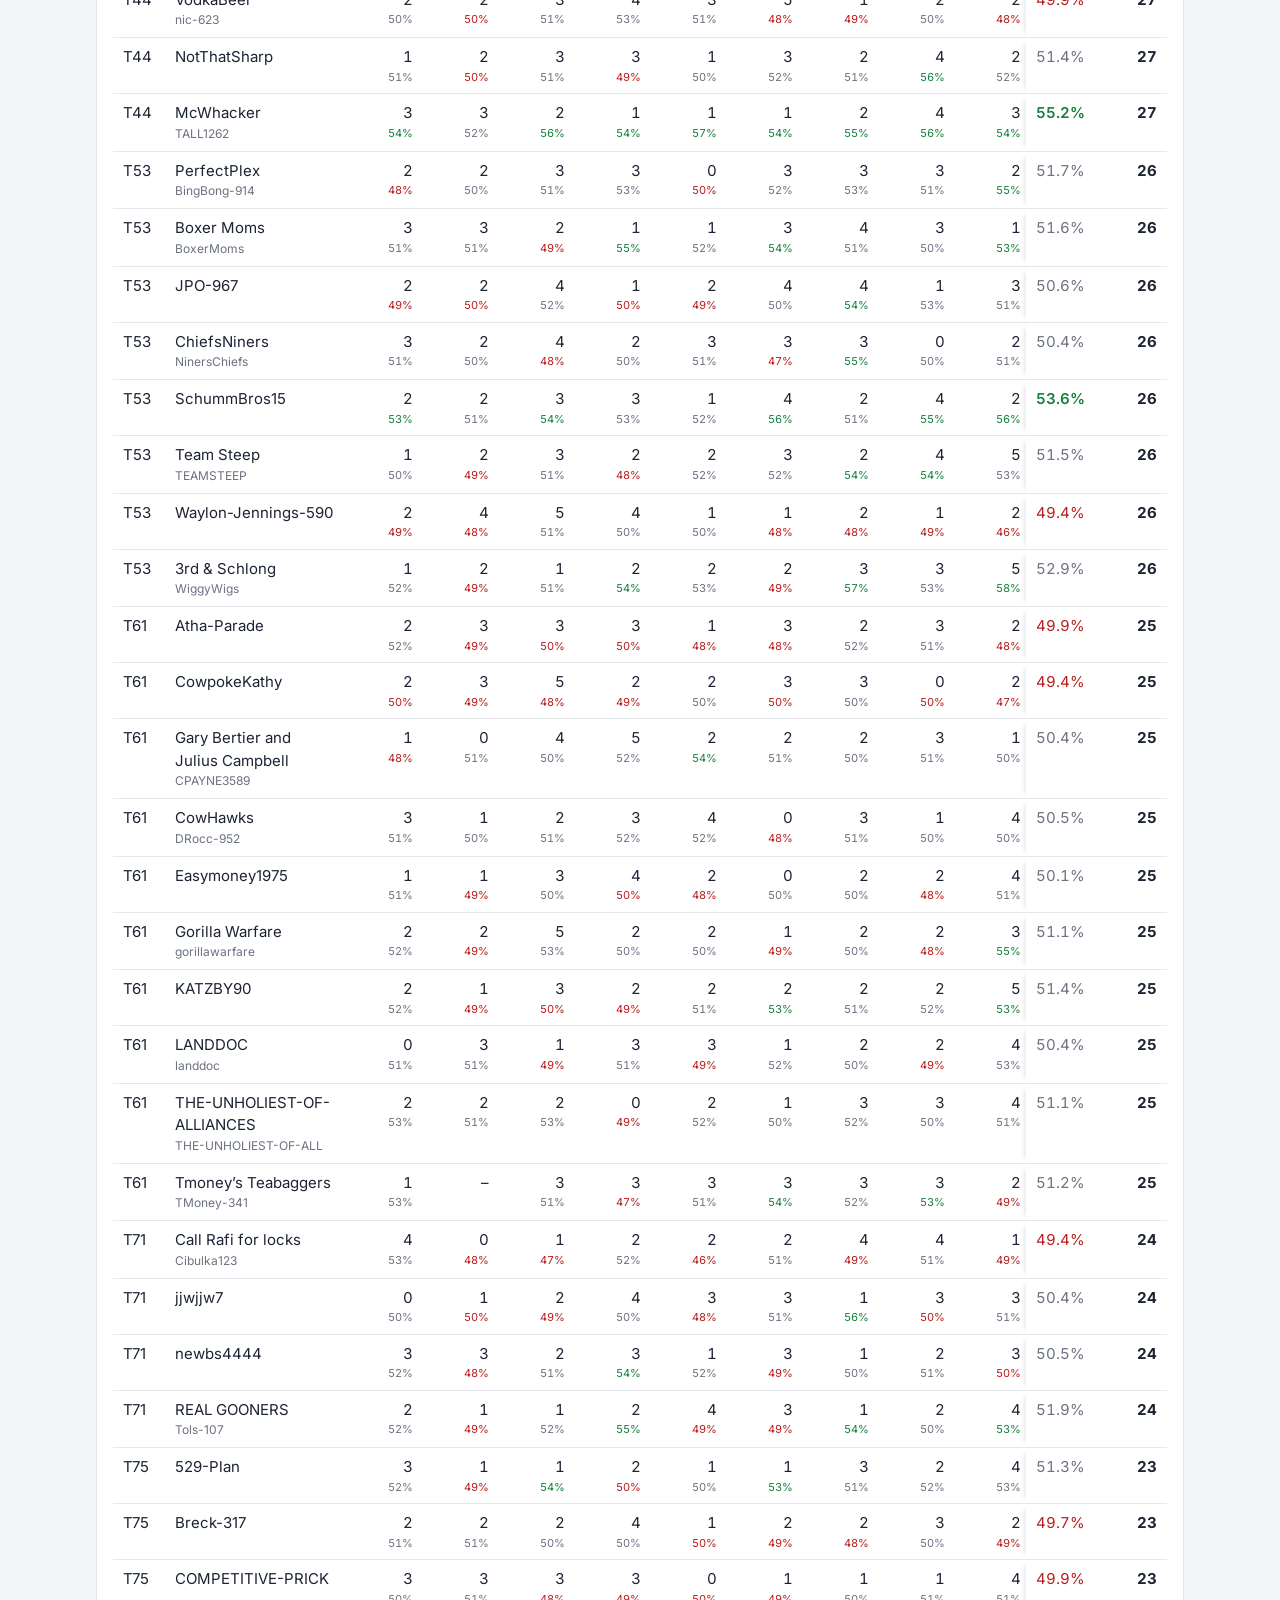
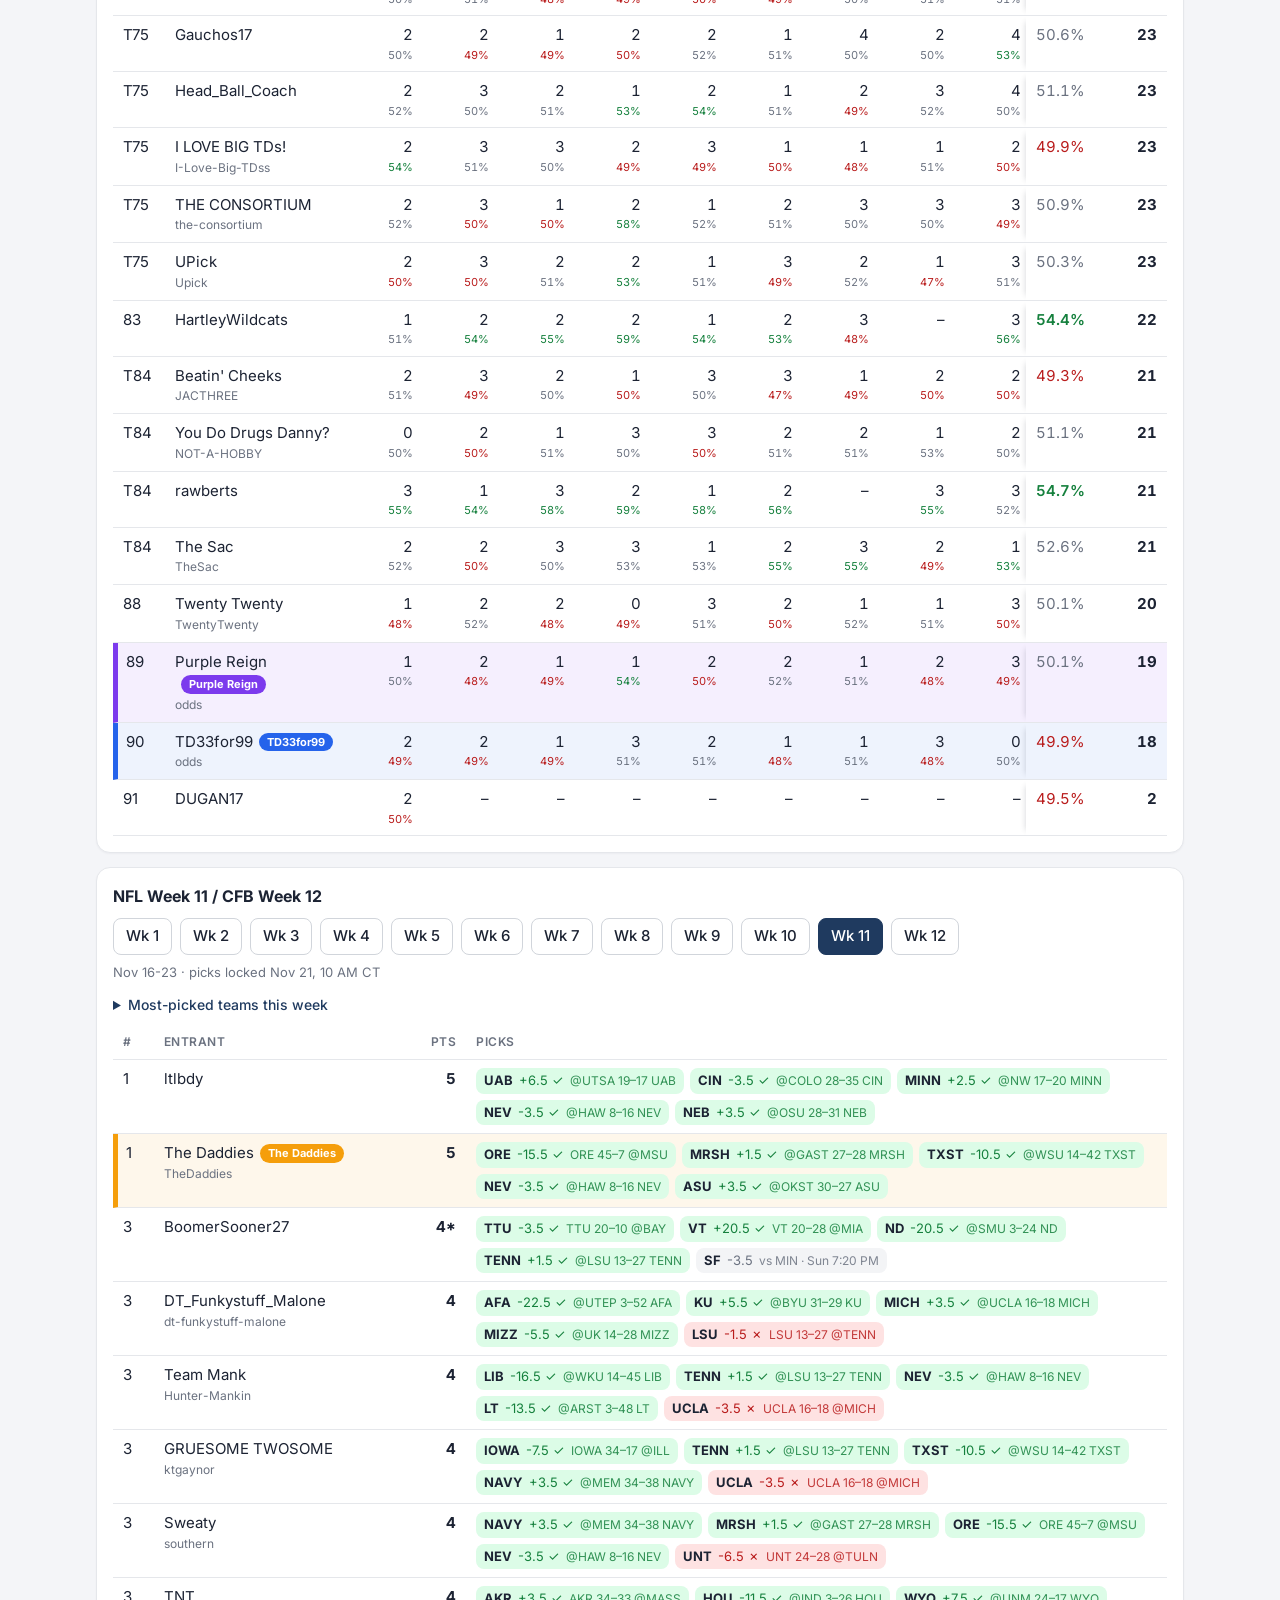
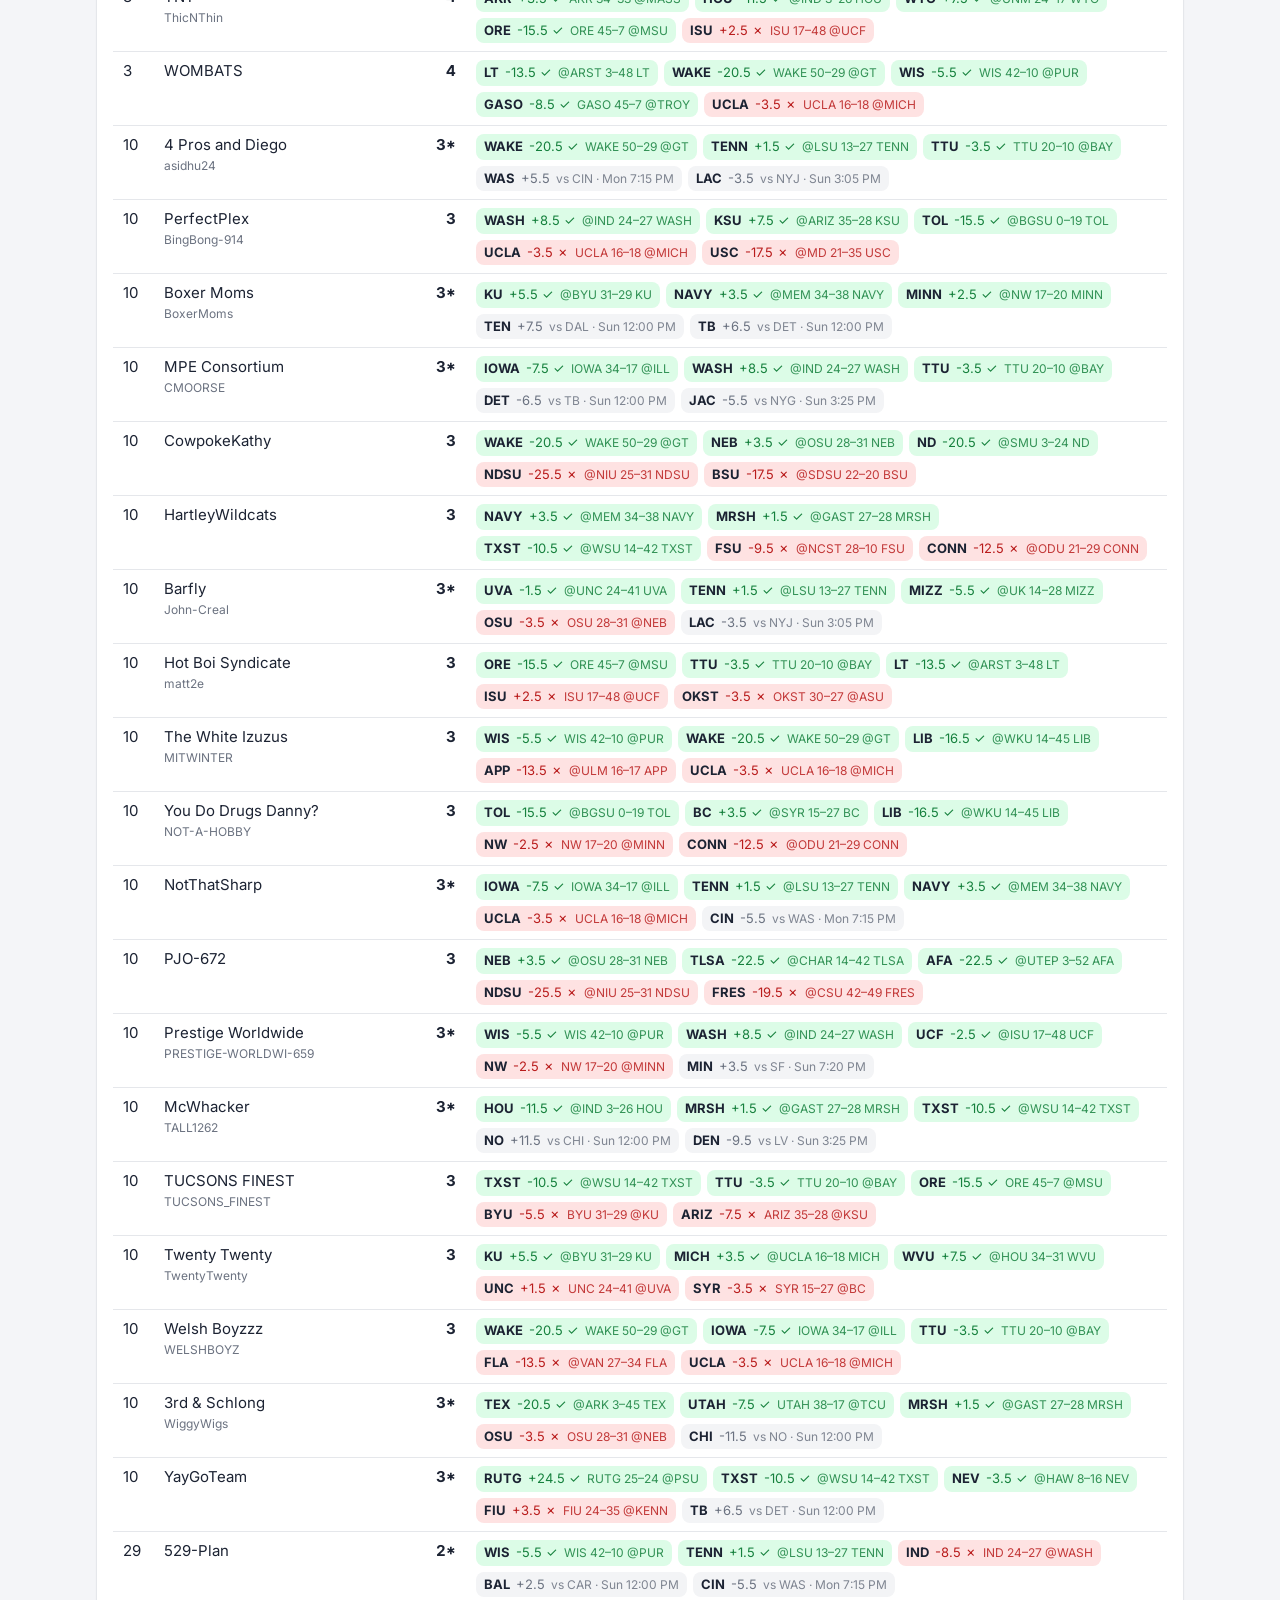
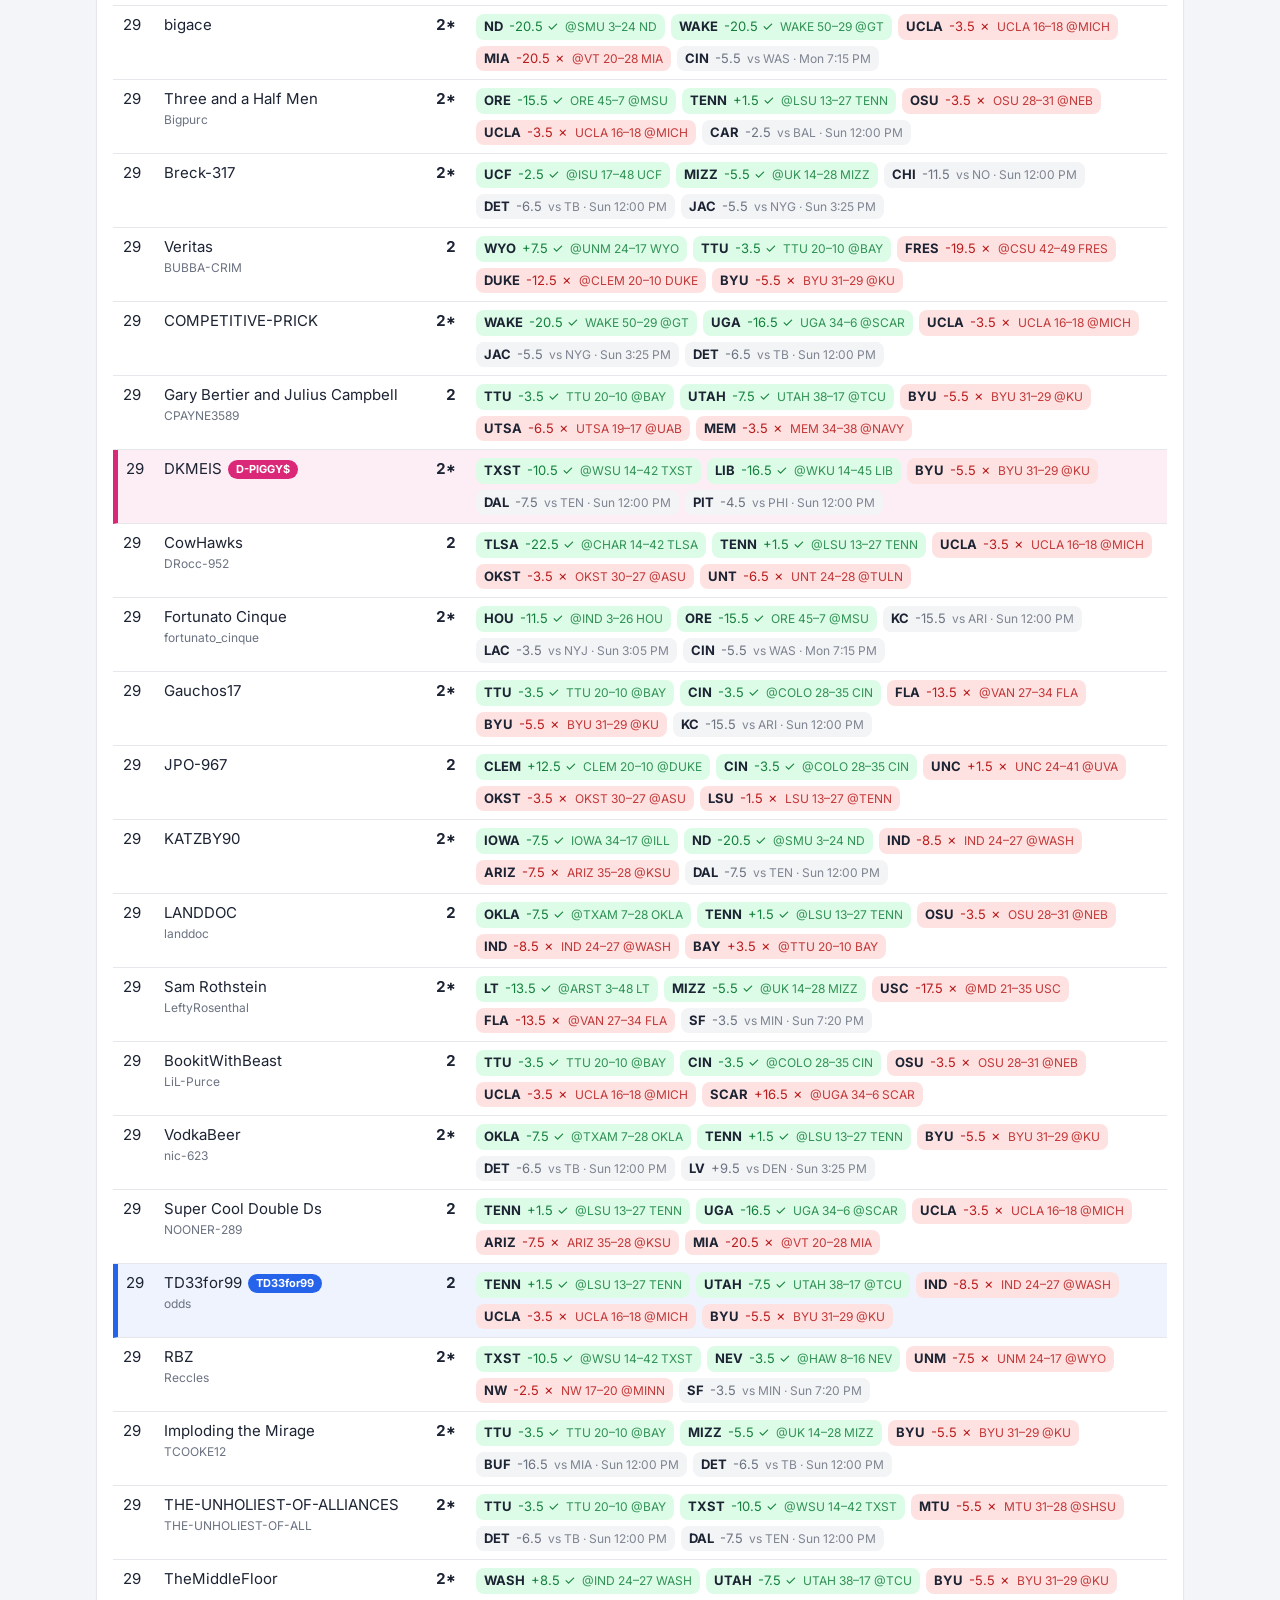
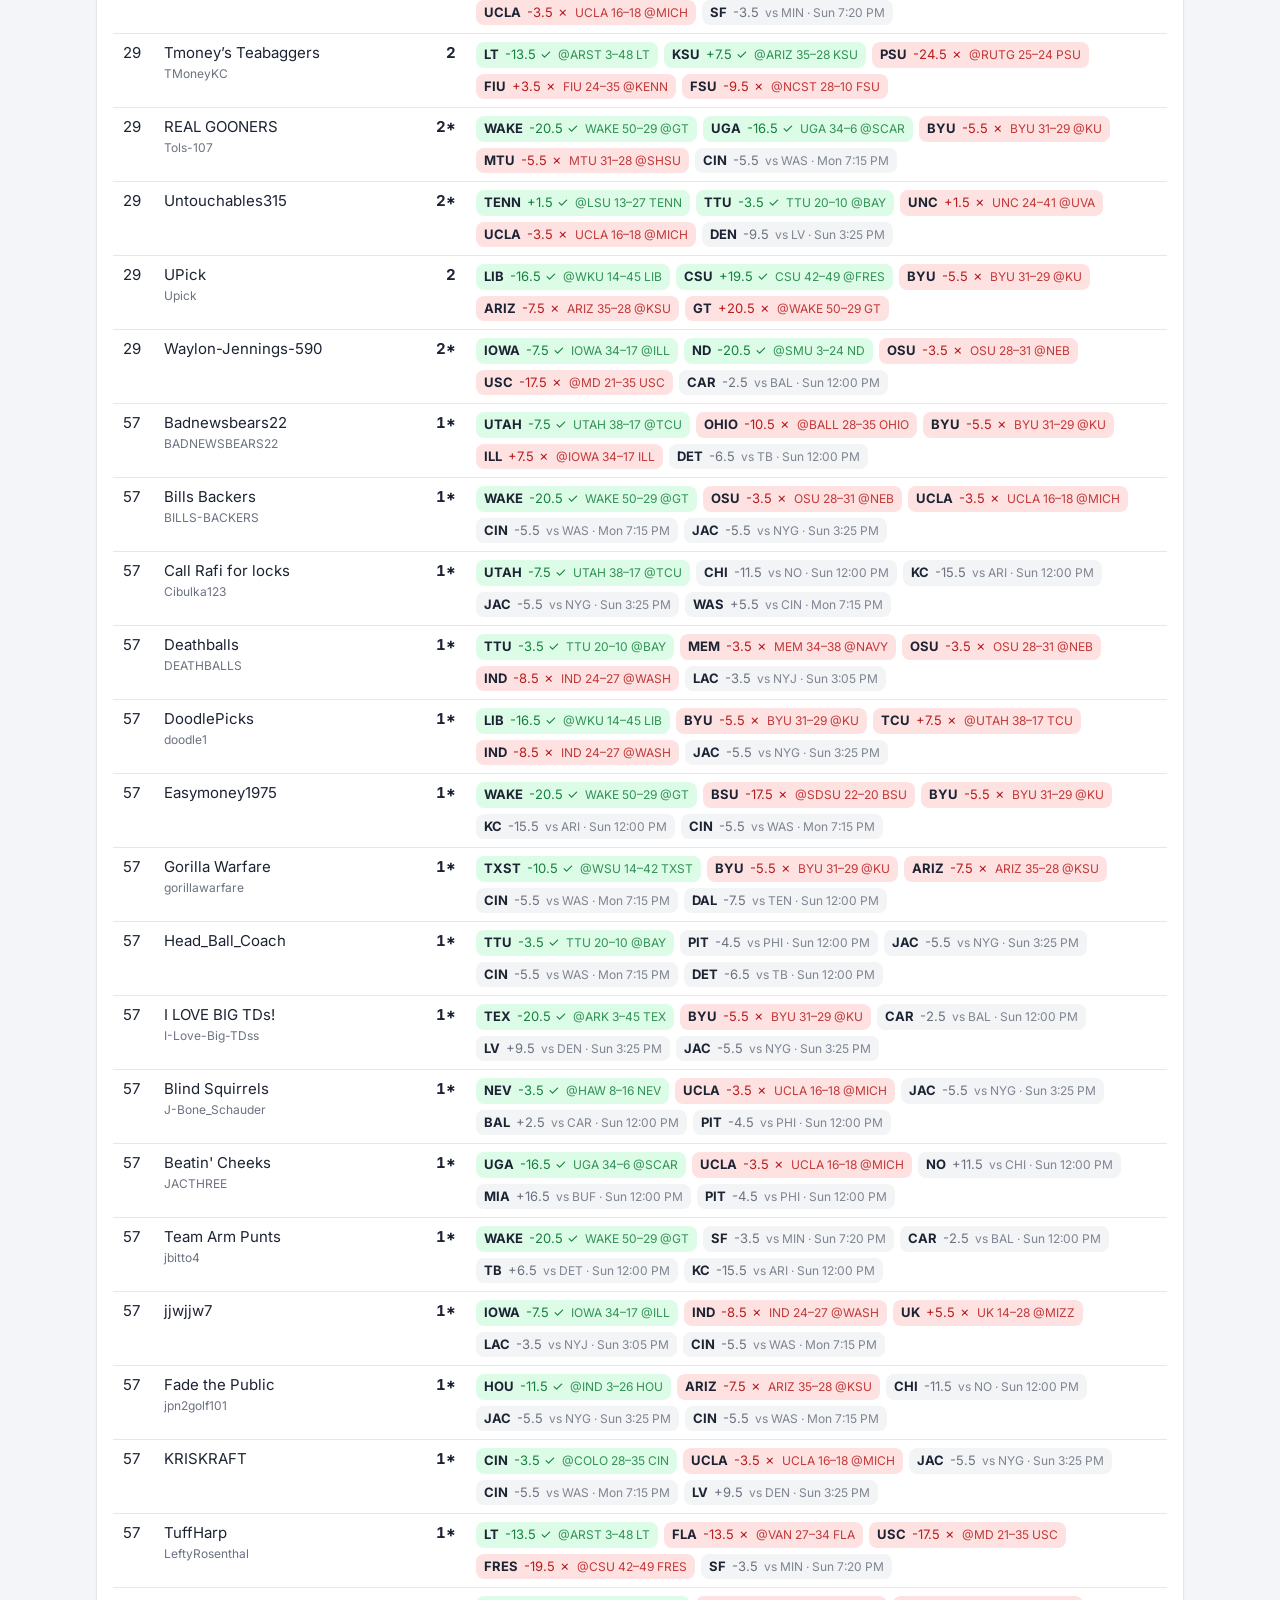
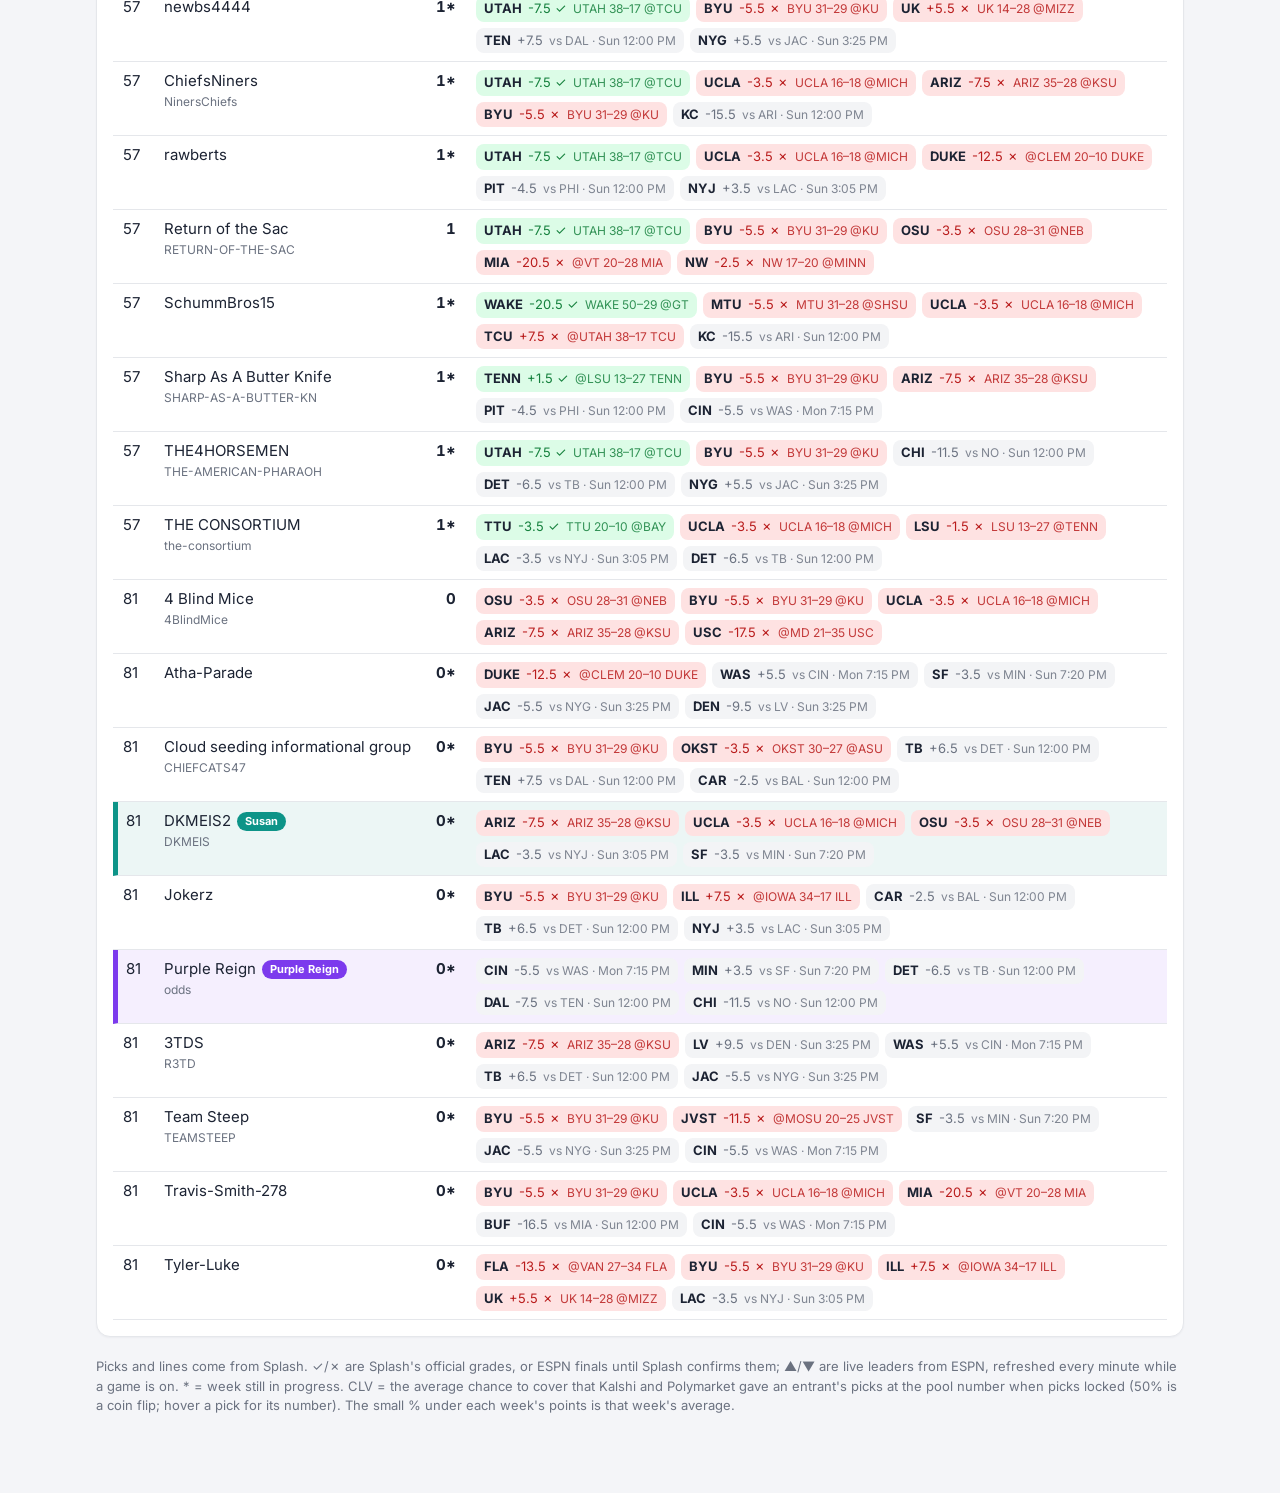
==== commit 9008b0fa: "Scorecard: games color by who is covering now; link it from the Friends and Everyone nav Co-Authored" ====
--- a/everyone.html
+++ b/everyone.html
@@ -19,6 +19,7 @@
     <nav class="tabs" aria-label="pages">
       <a href="index.html">Friends</a>
       <a href="everyone.html" aria-current="page">Everyone</a>
+      <a href="scorecard.html">Wk 11 split</a>
     </nav>
   </header>
   <div id="error" class="err" hidden></div>
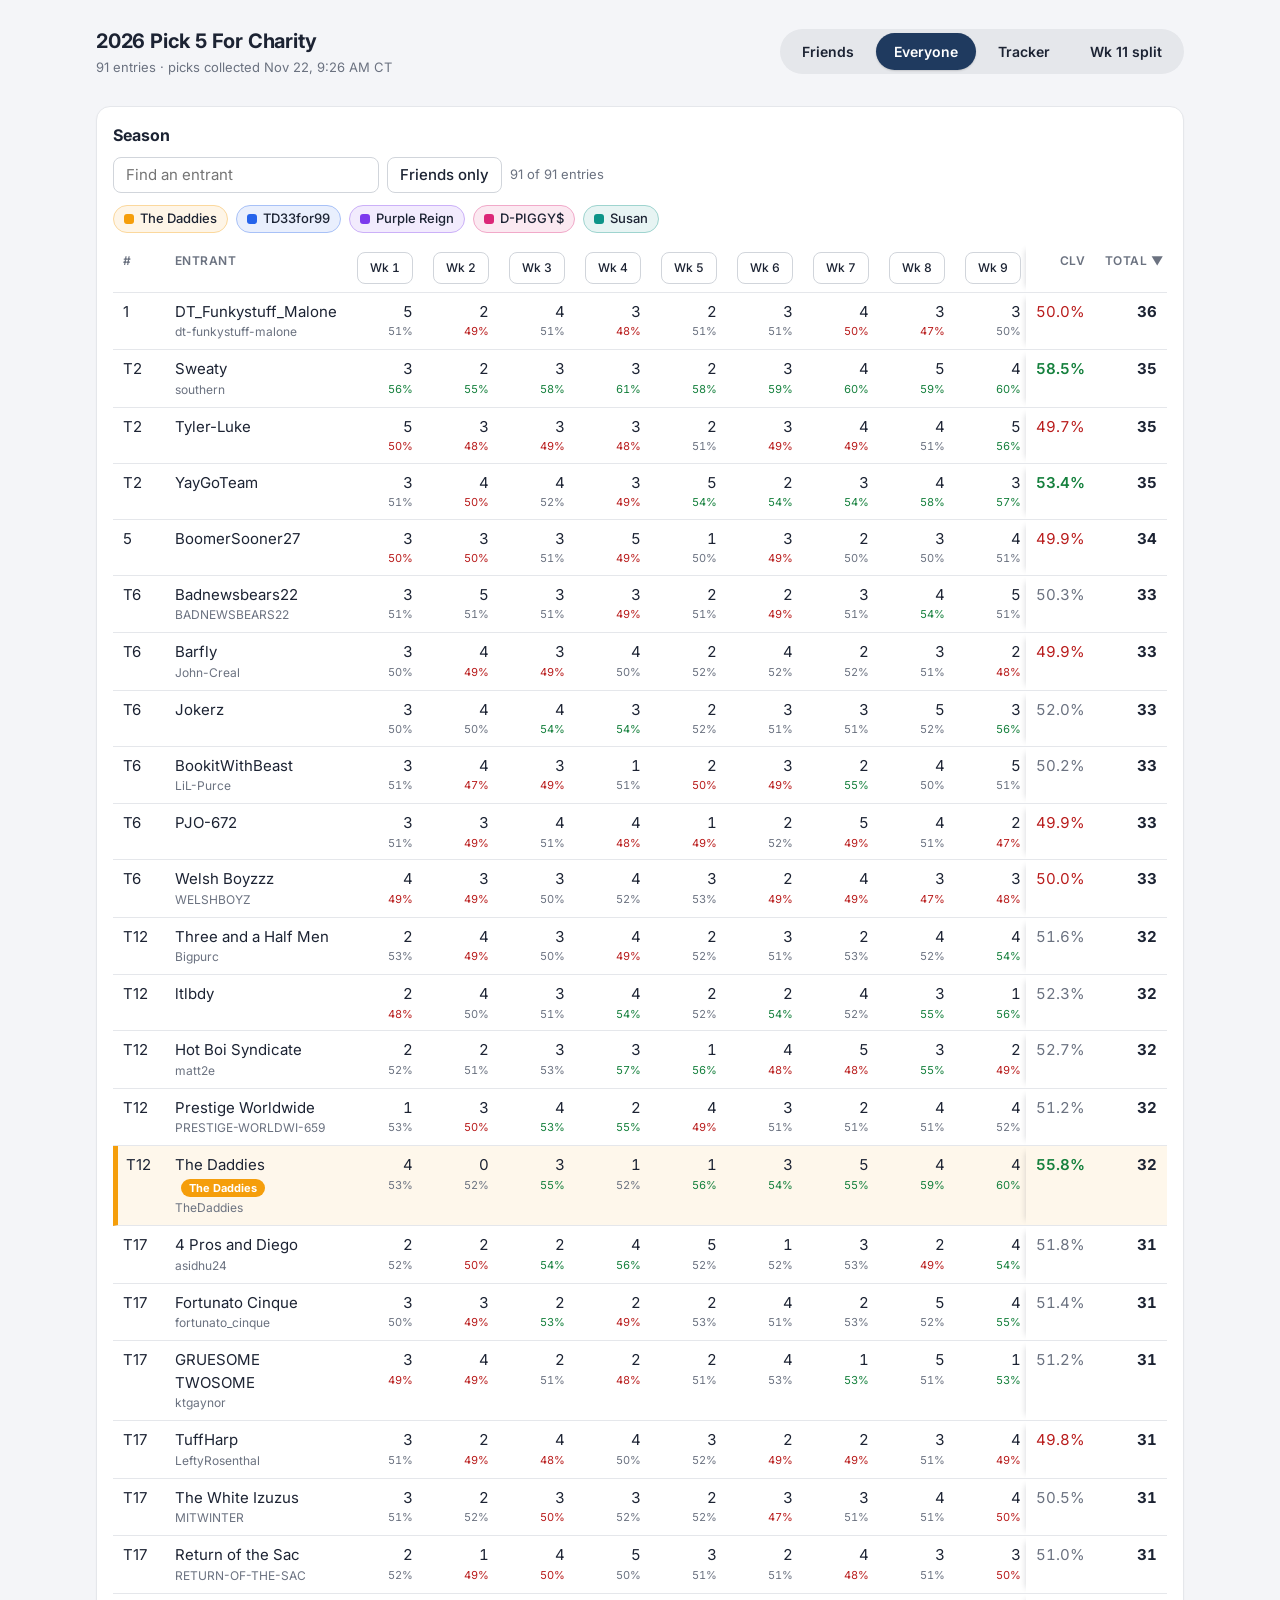
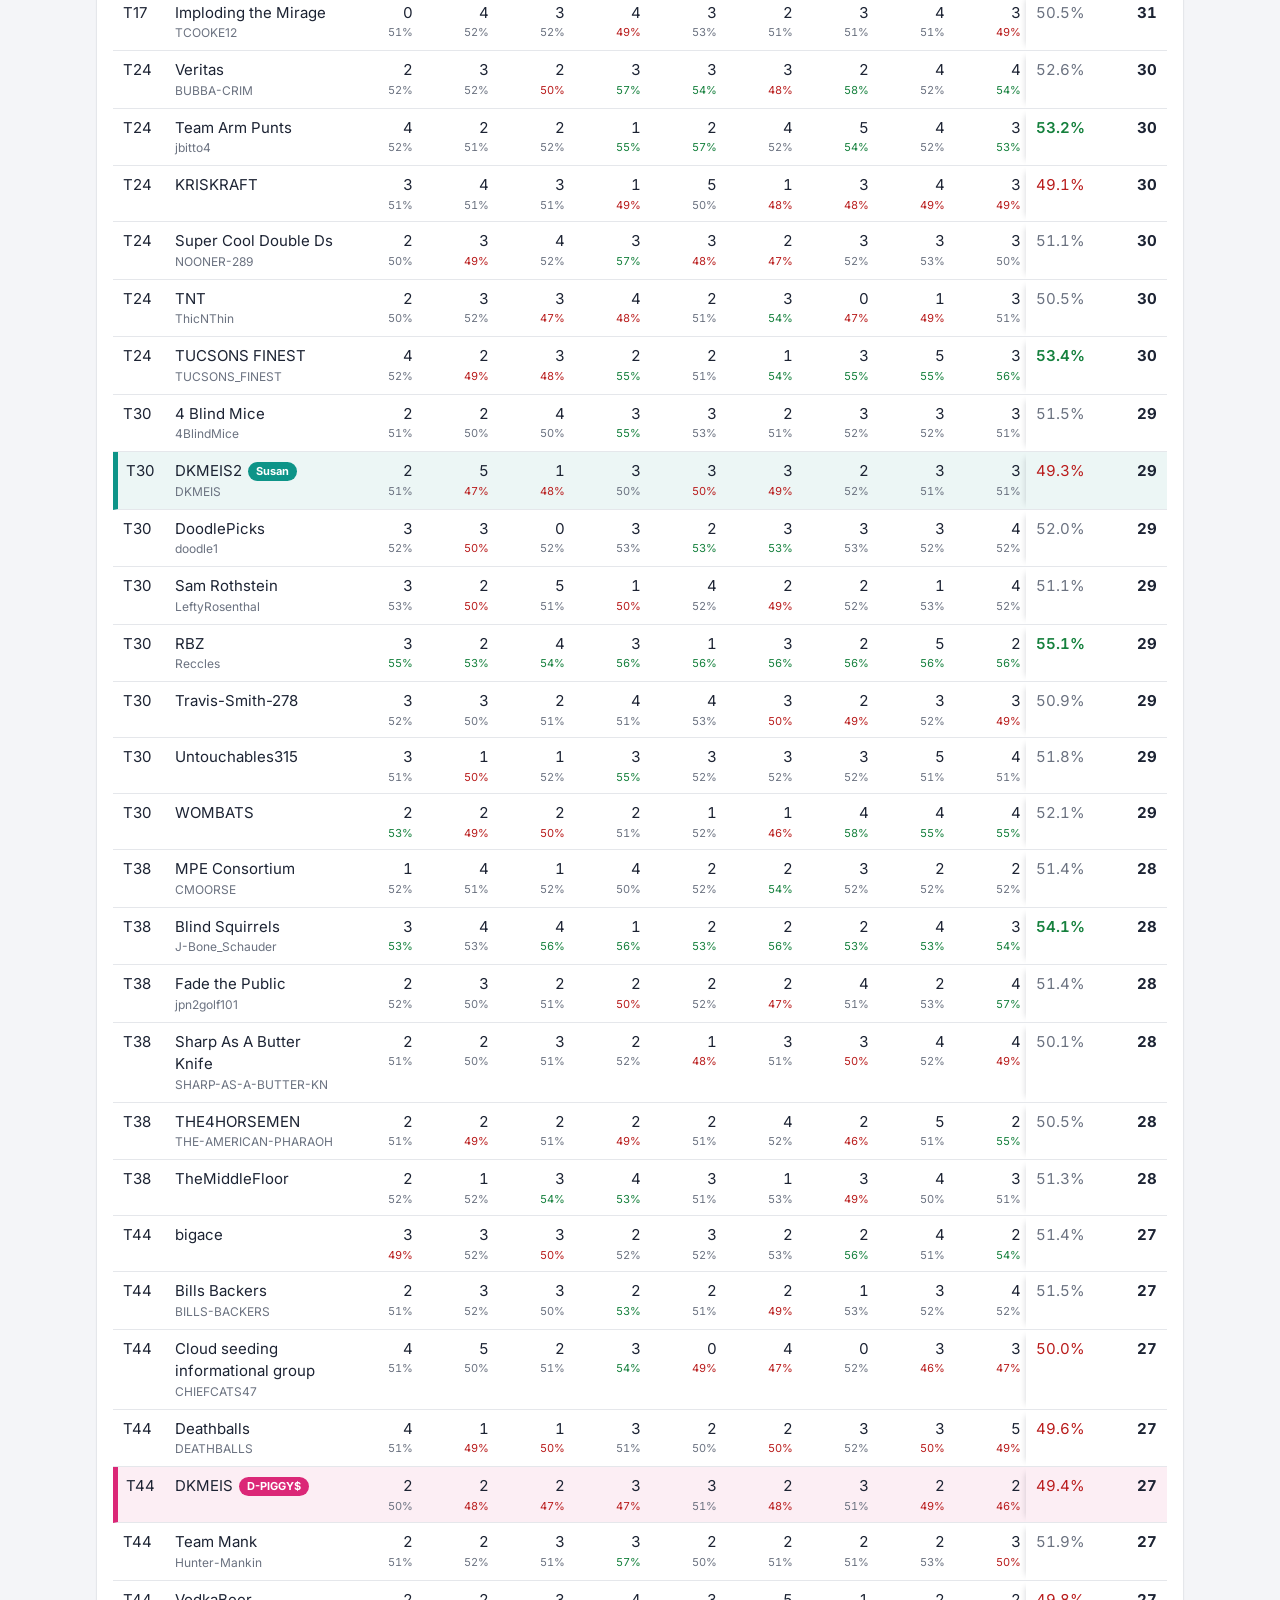
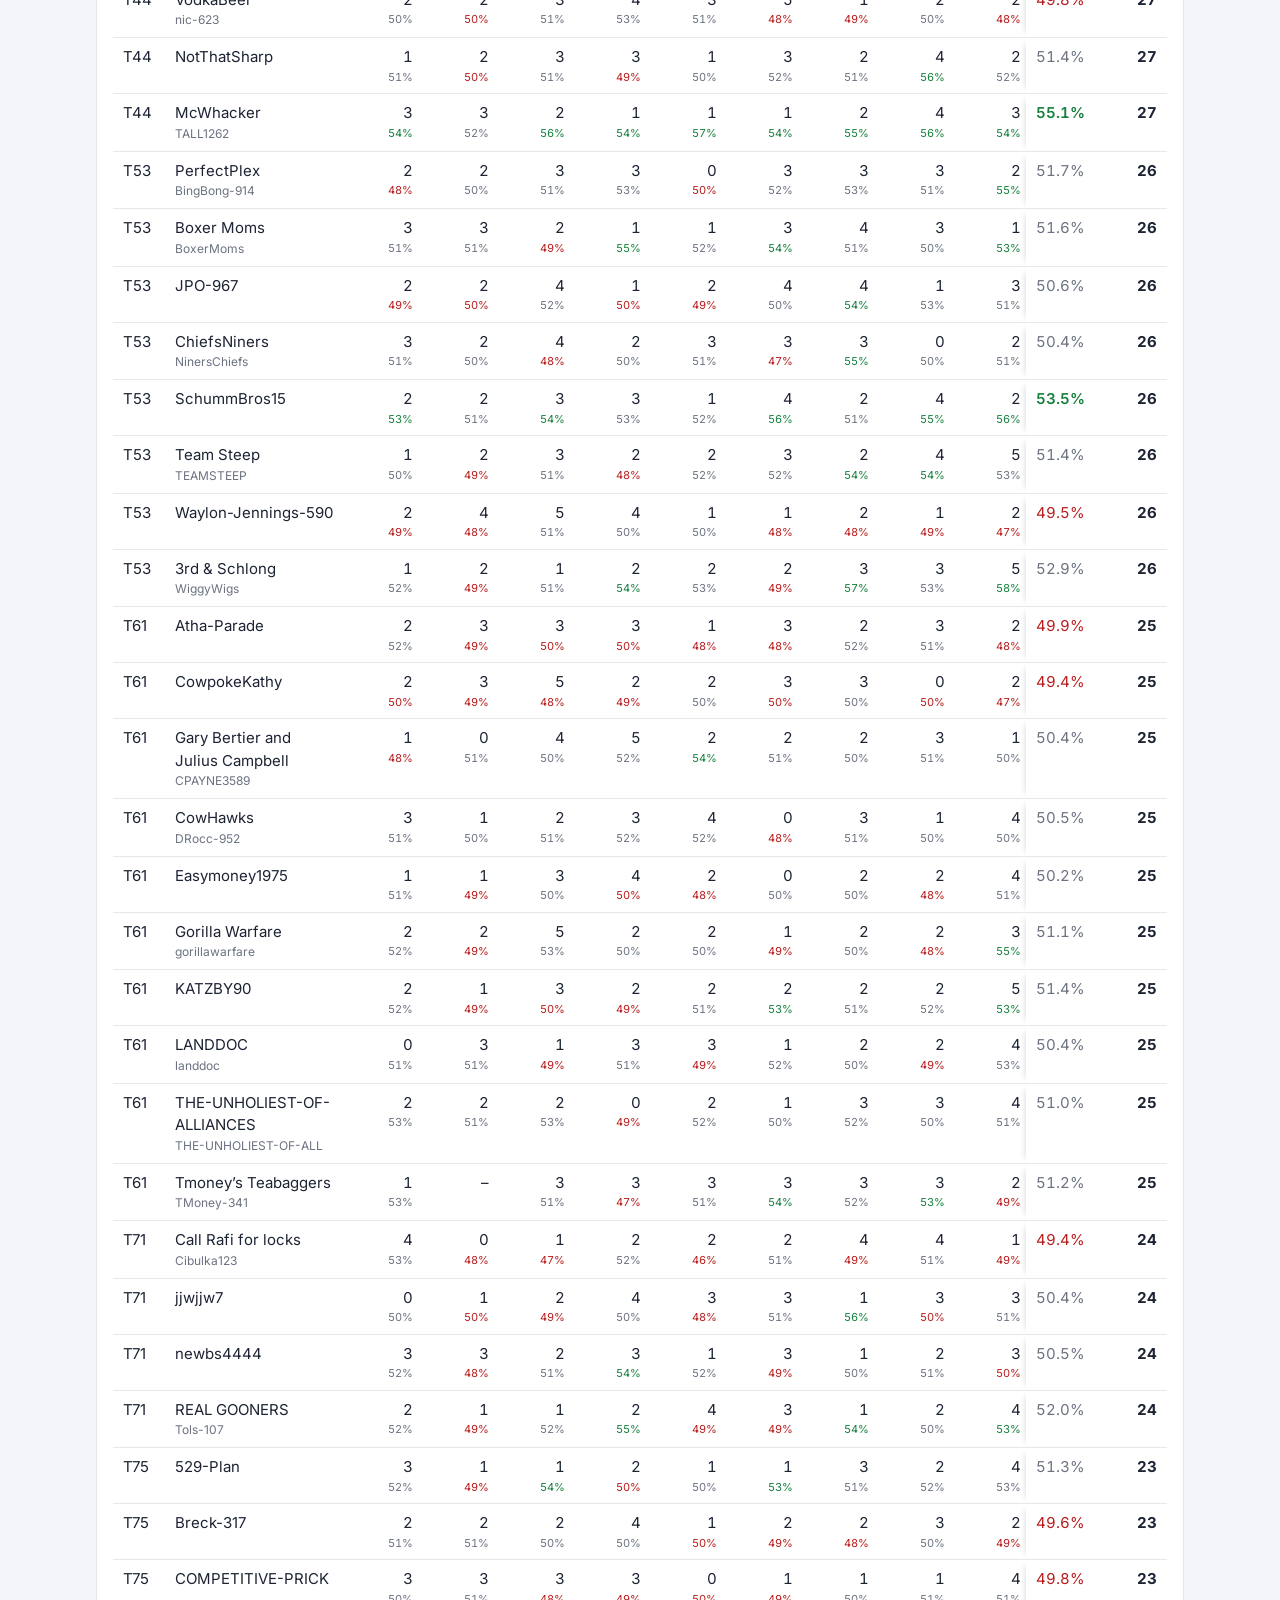
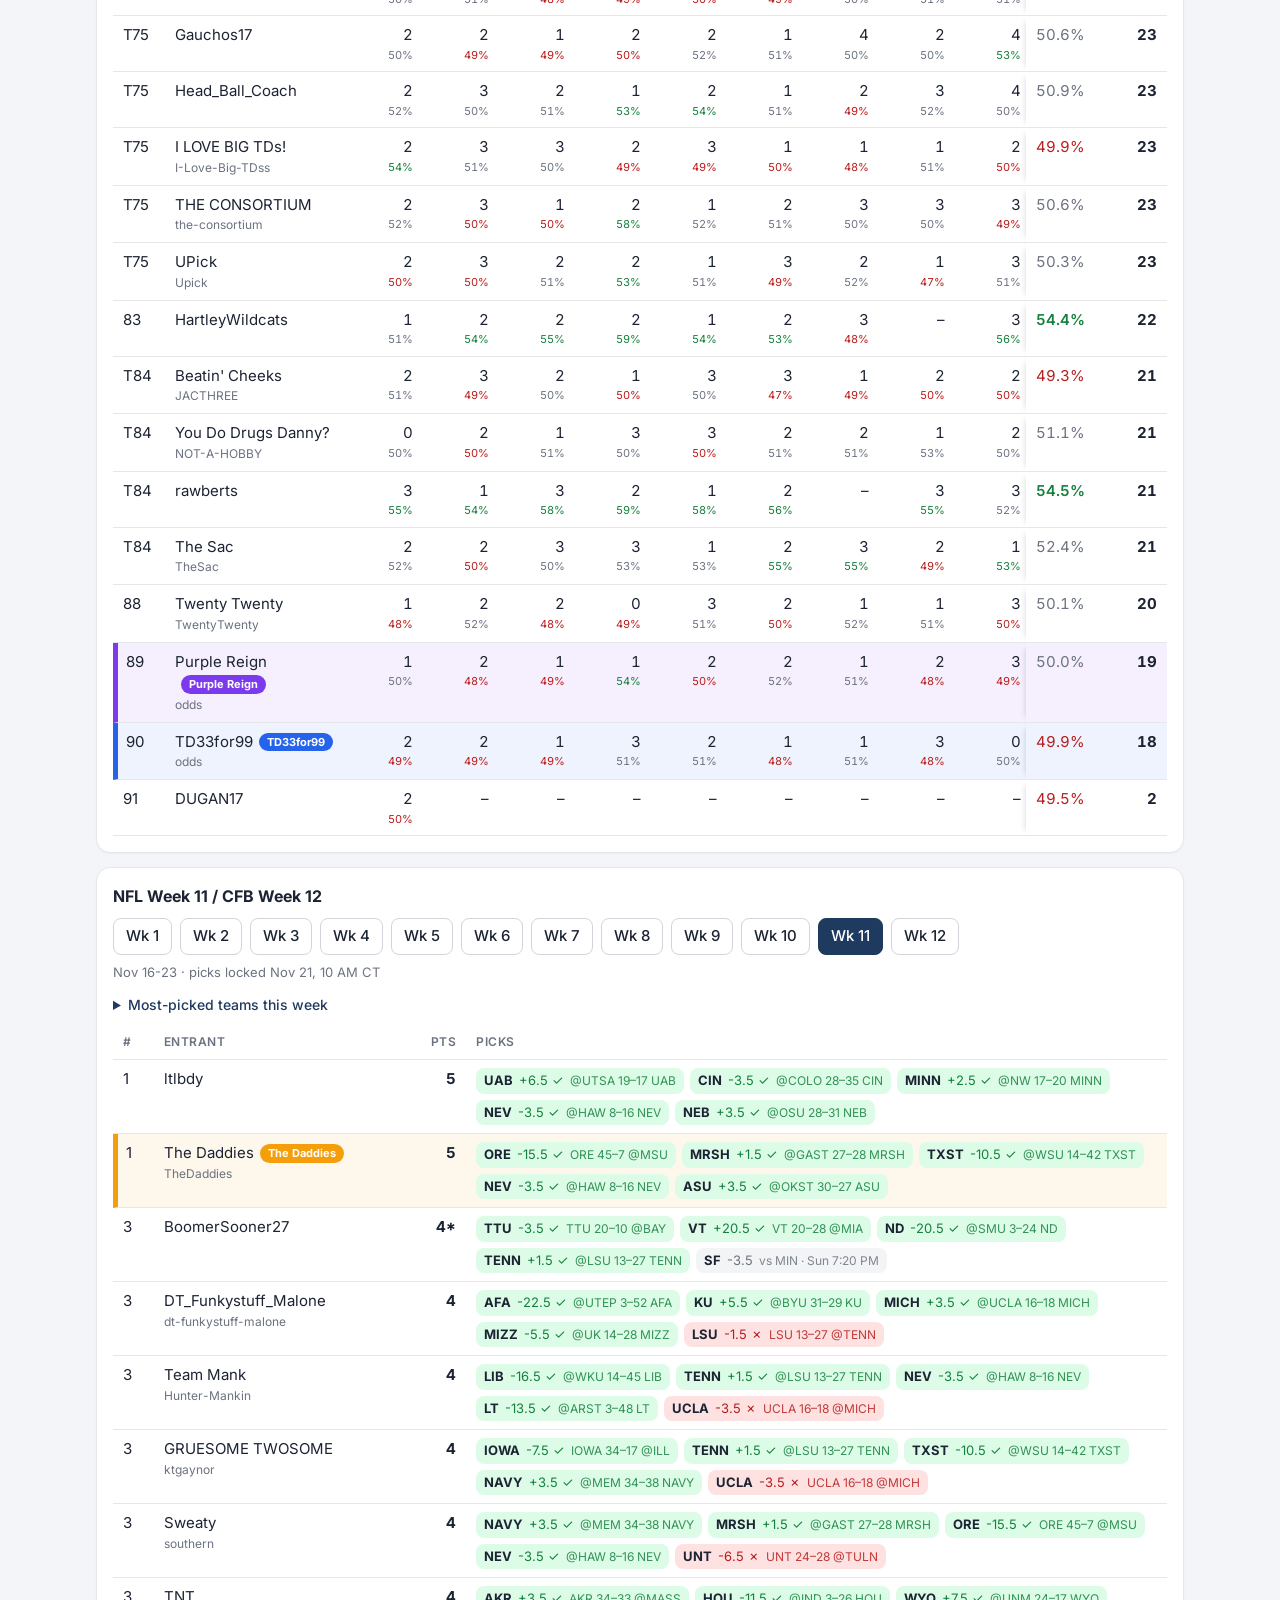
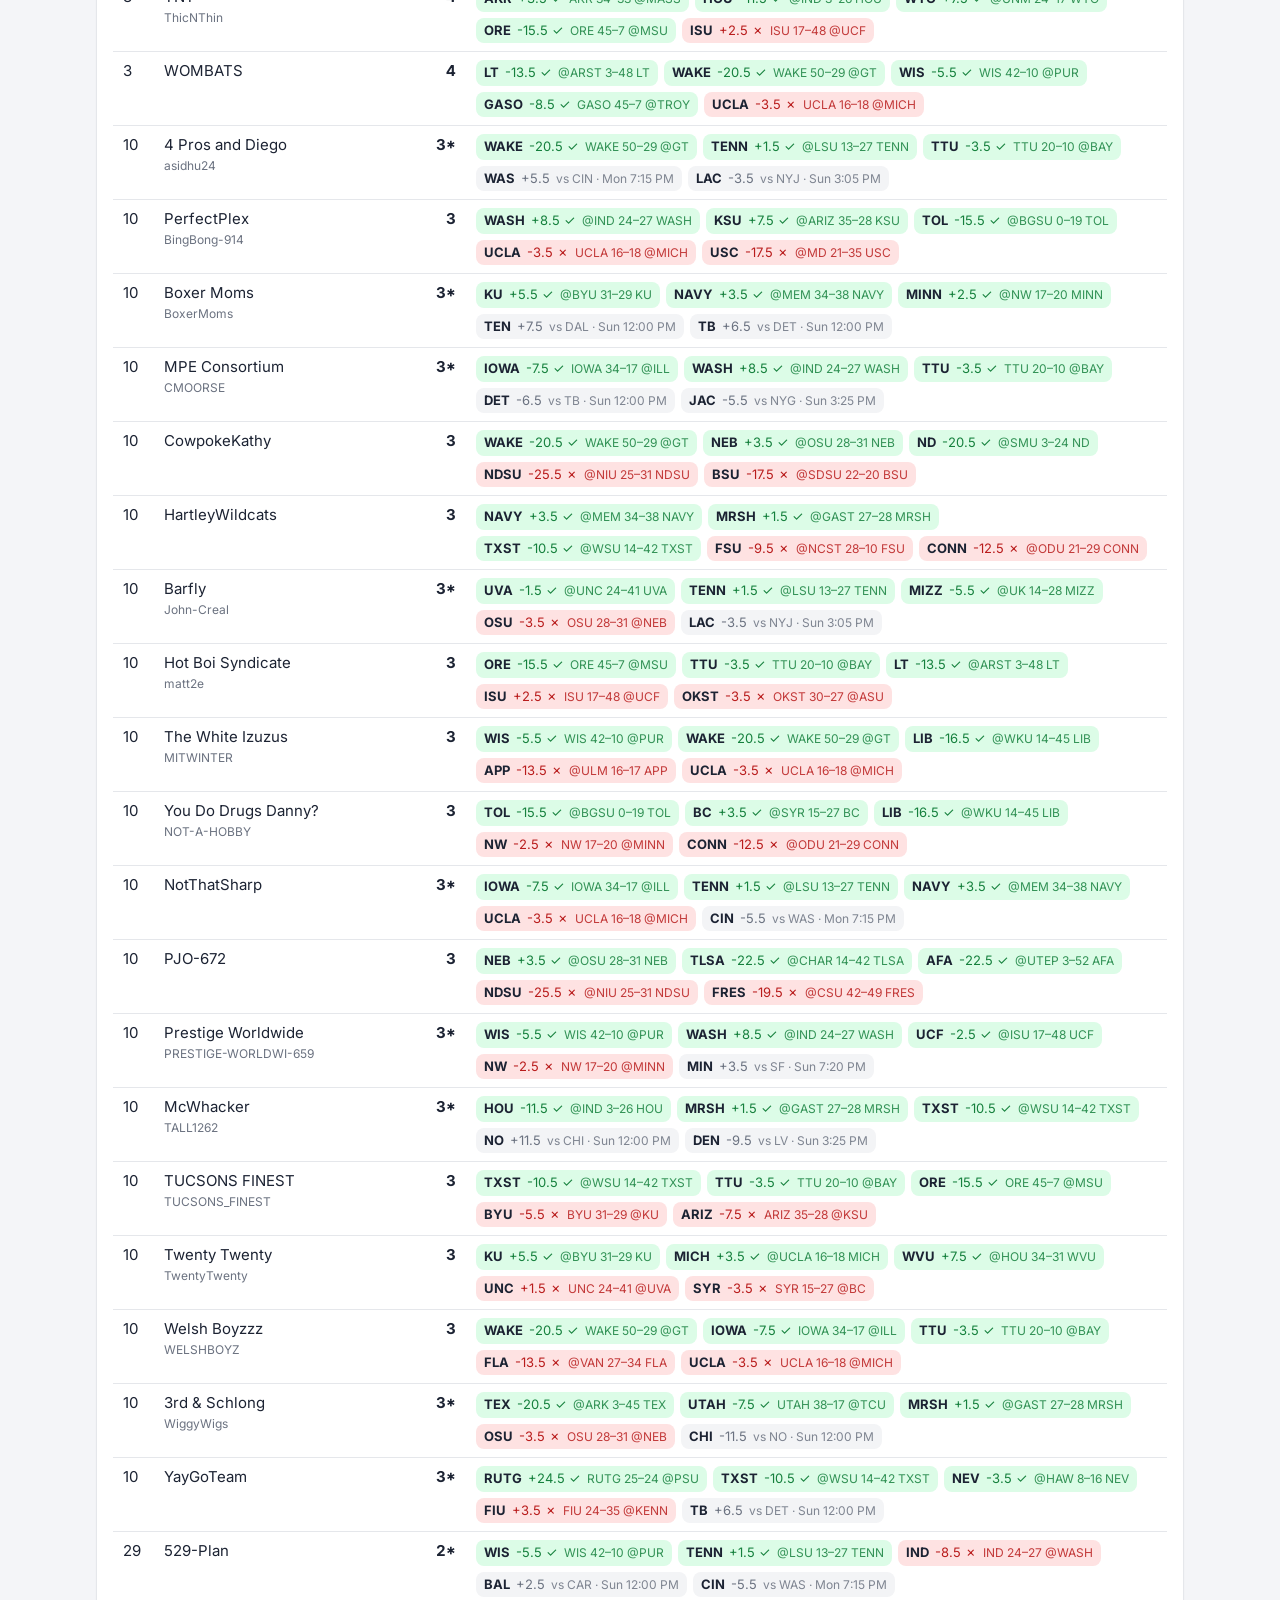
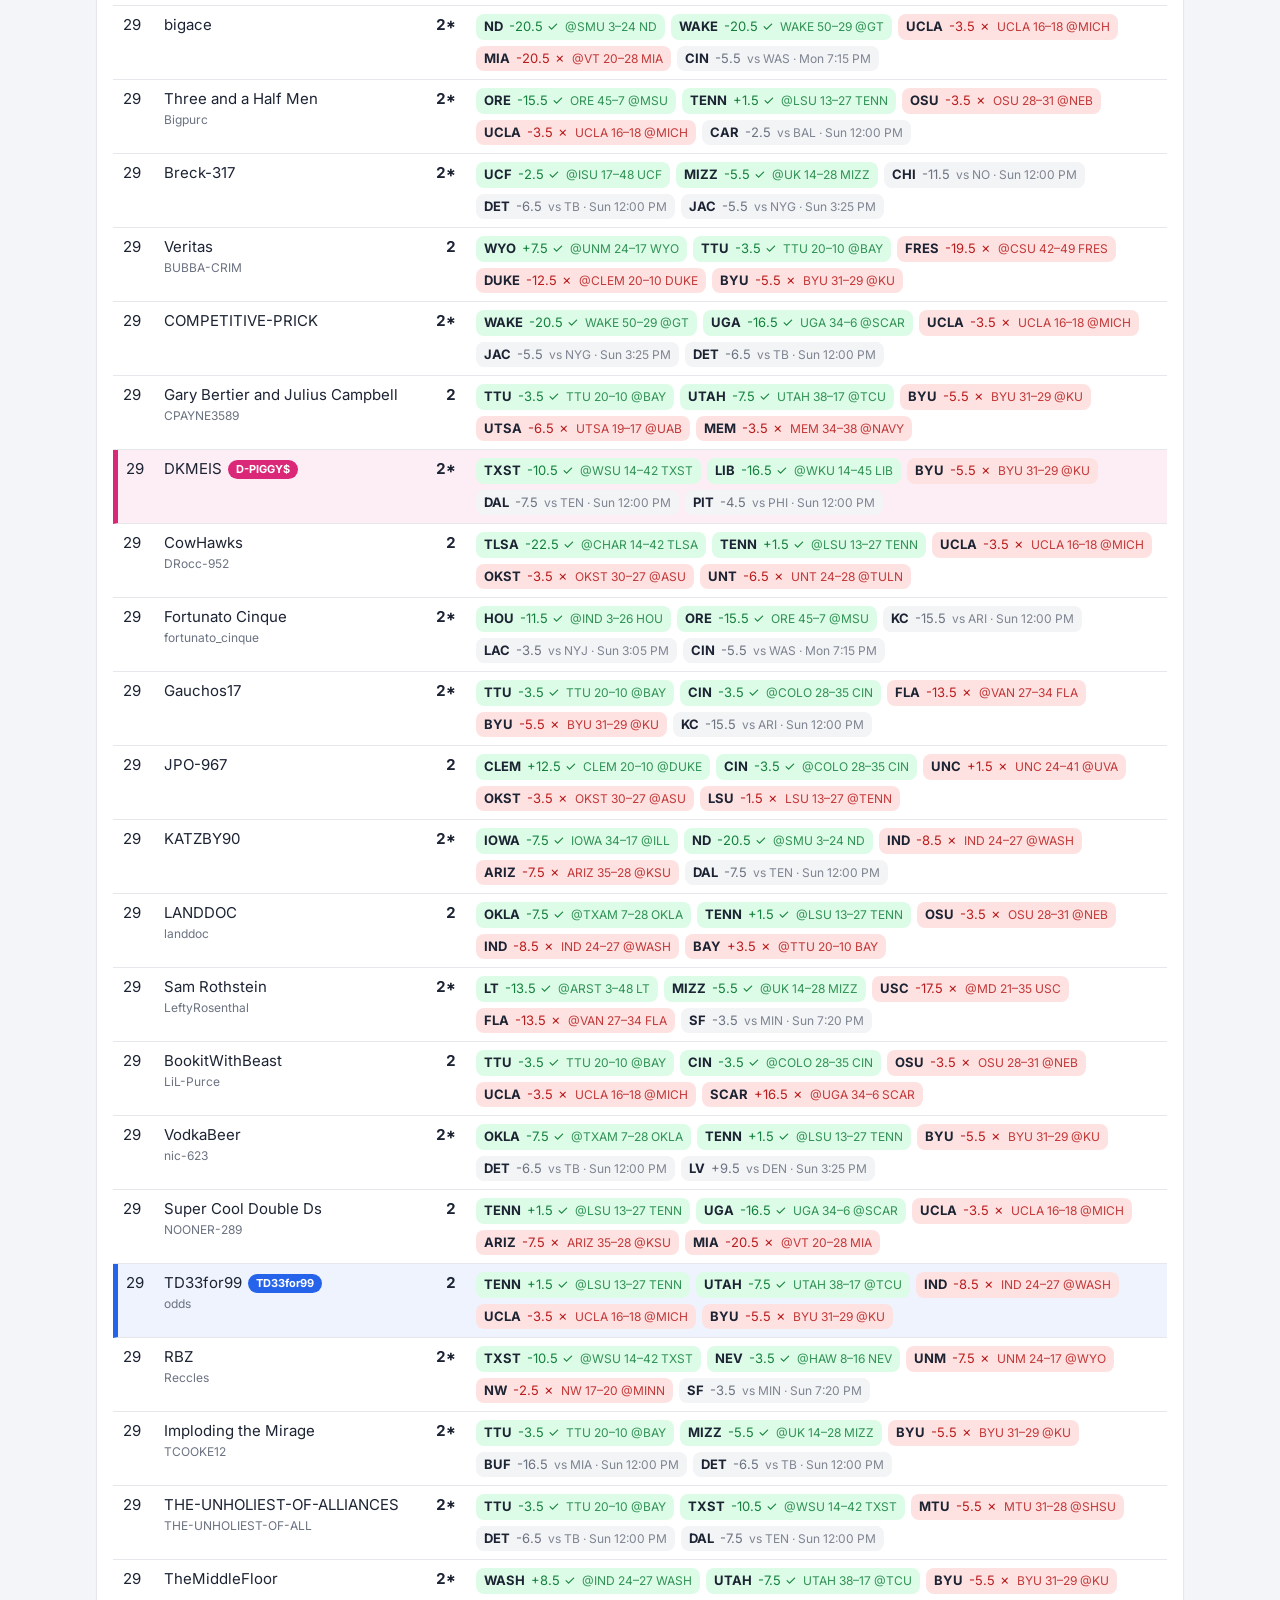
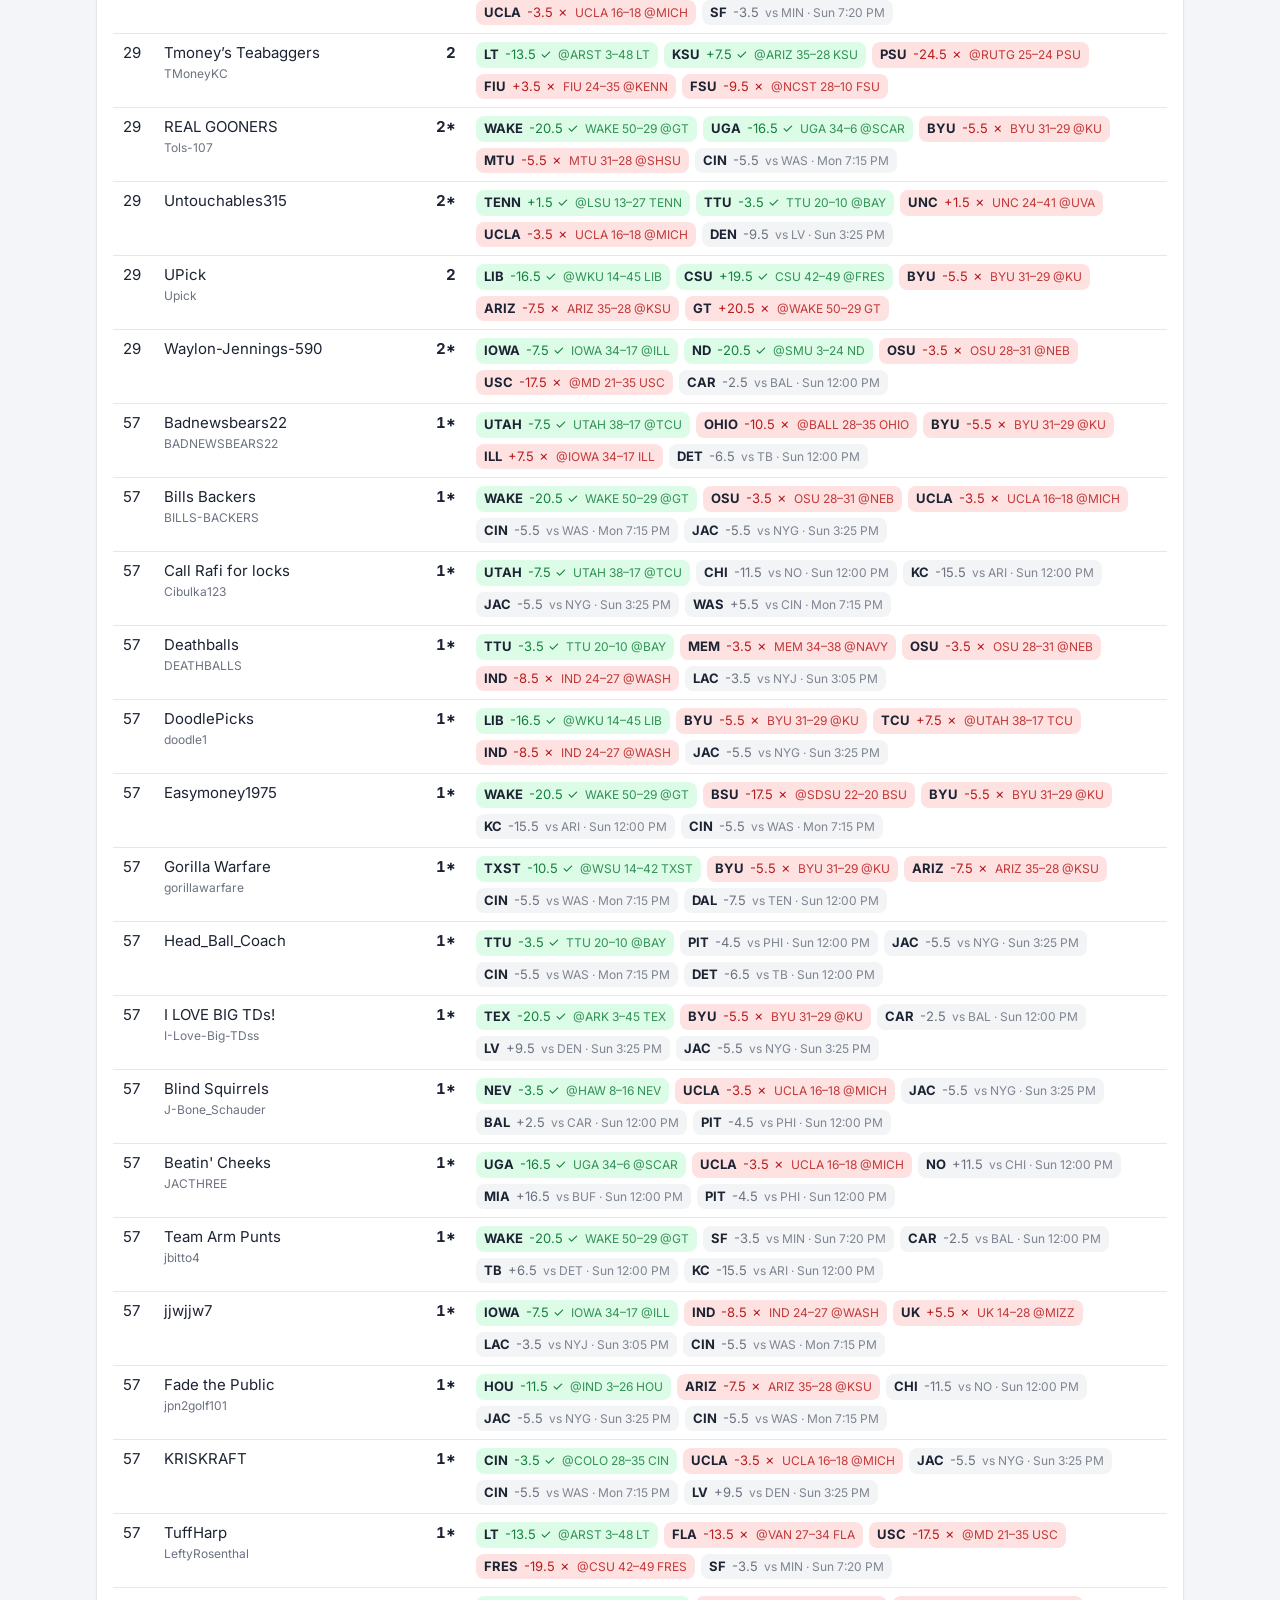
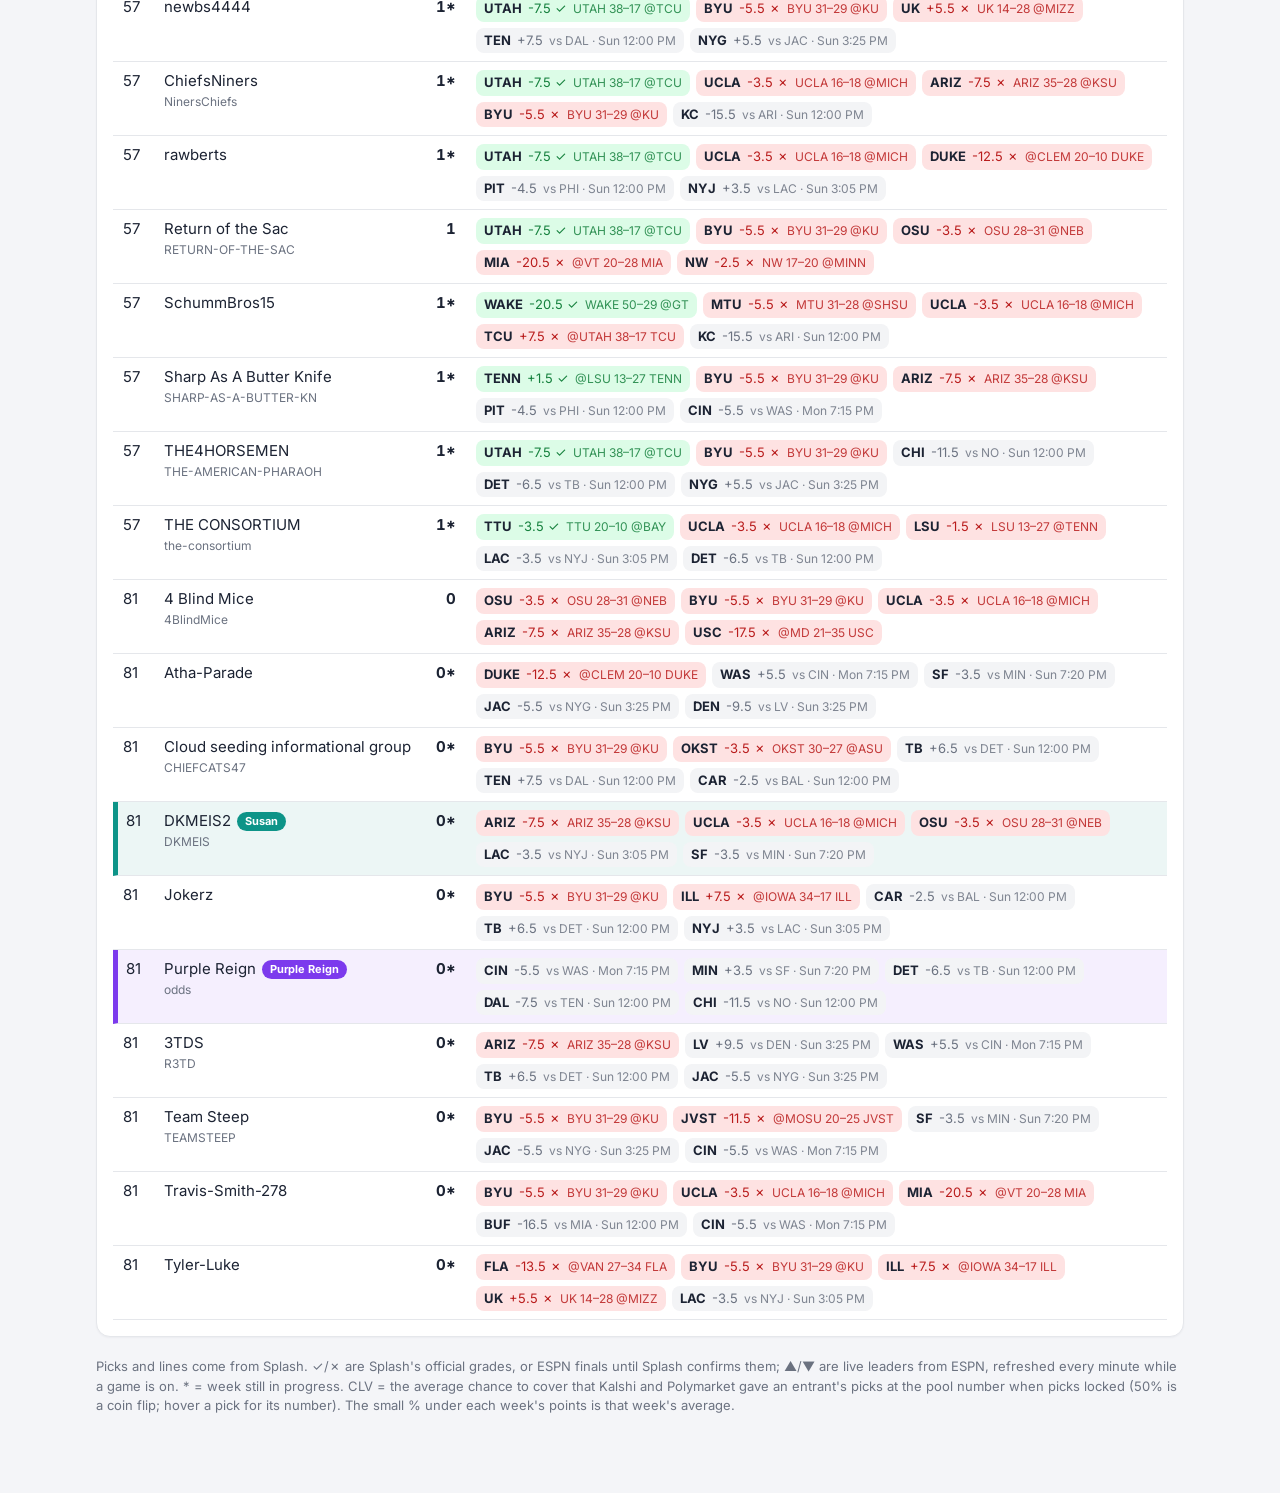
==== commit 553837cc: "Tracker: linked from the Friends and Everyone nav; a game's knock-out list no longer names the track" ====
--- a/everyone.html
+++ b/everyone.html
@@ -19,6 +19,7 @@
     <nav class="tabs" aria-label="pages">
       <a href="index.html">Friends</a>
       <a href="everyone.html" aria-current="page">Everyone</a>
+      <a href="tracker.html">Tracker</a>
       <a href="scorecard.html">Wk 11 split</a>
     </nav>
   </header>
